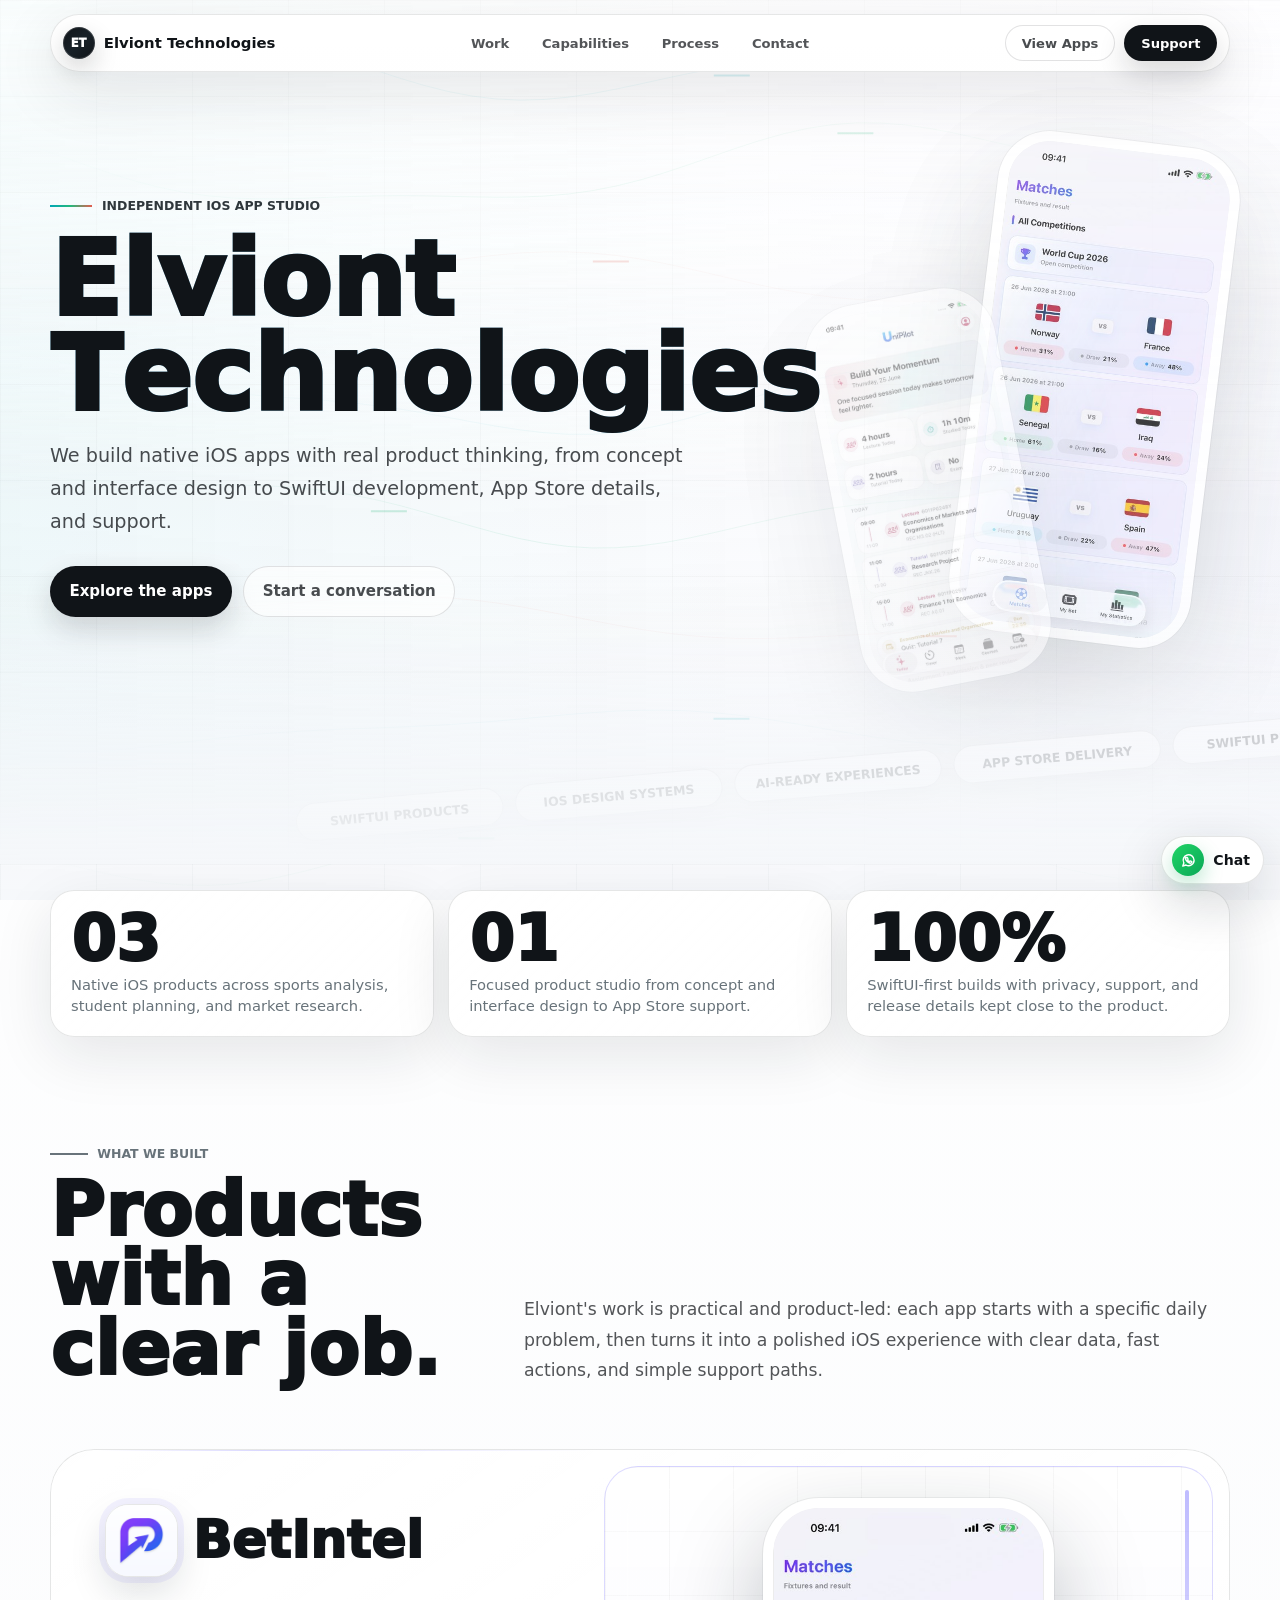
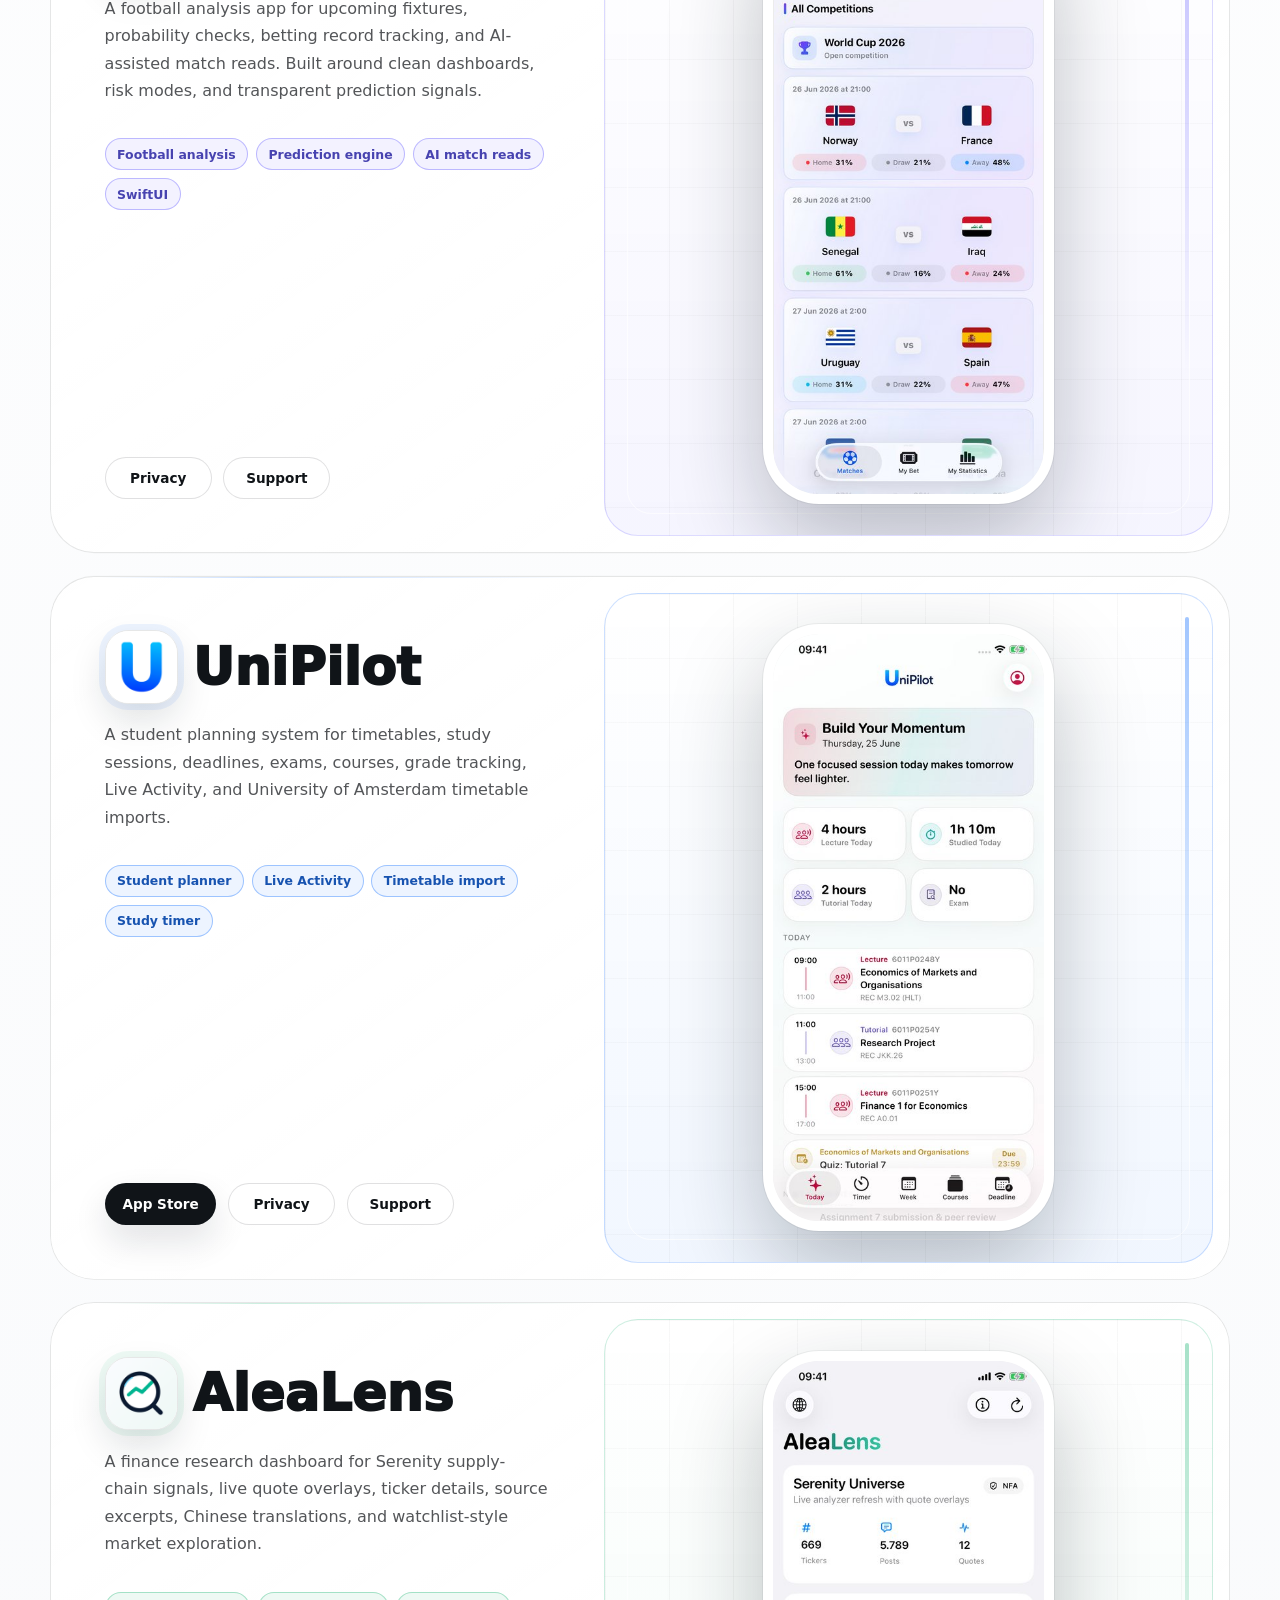
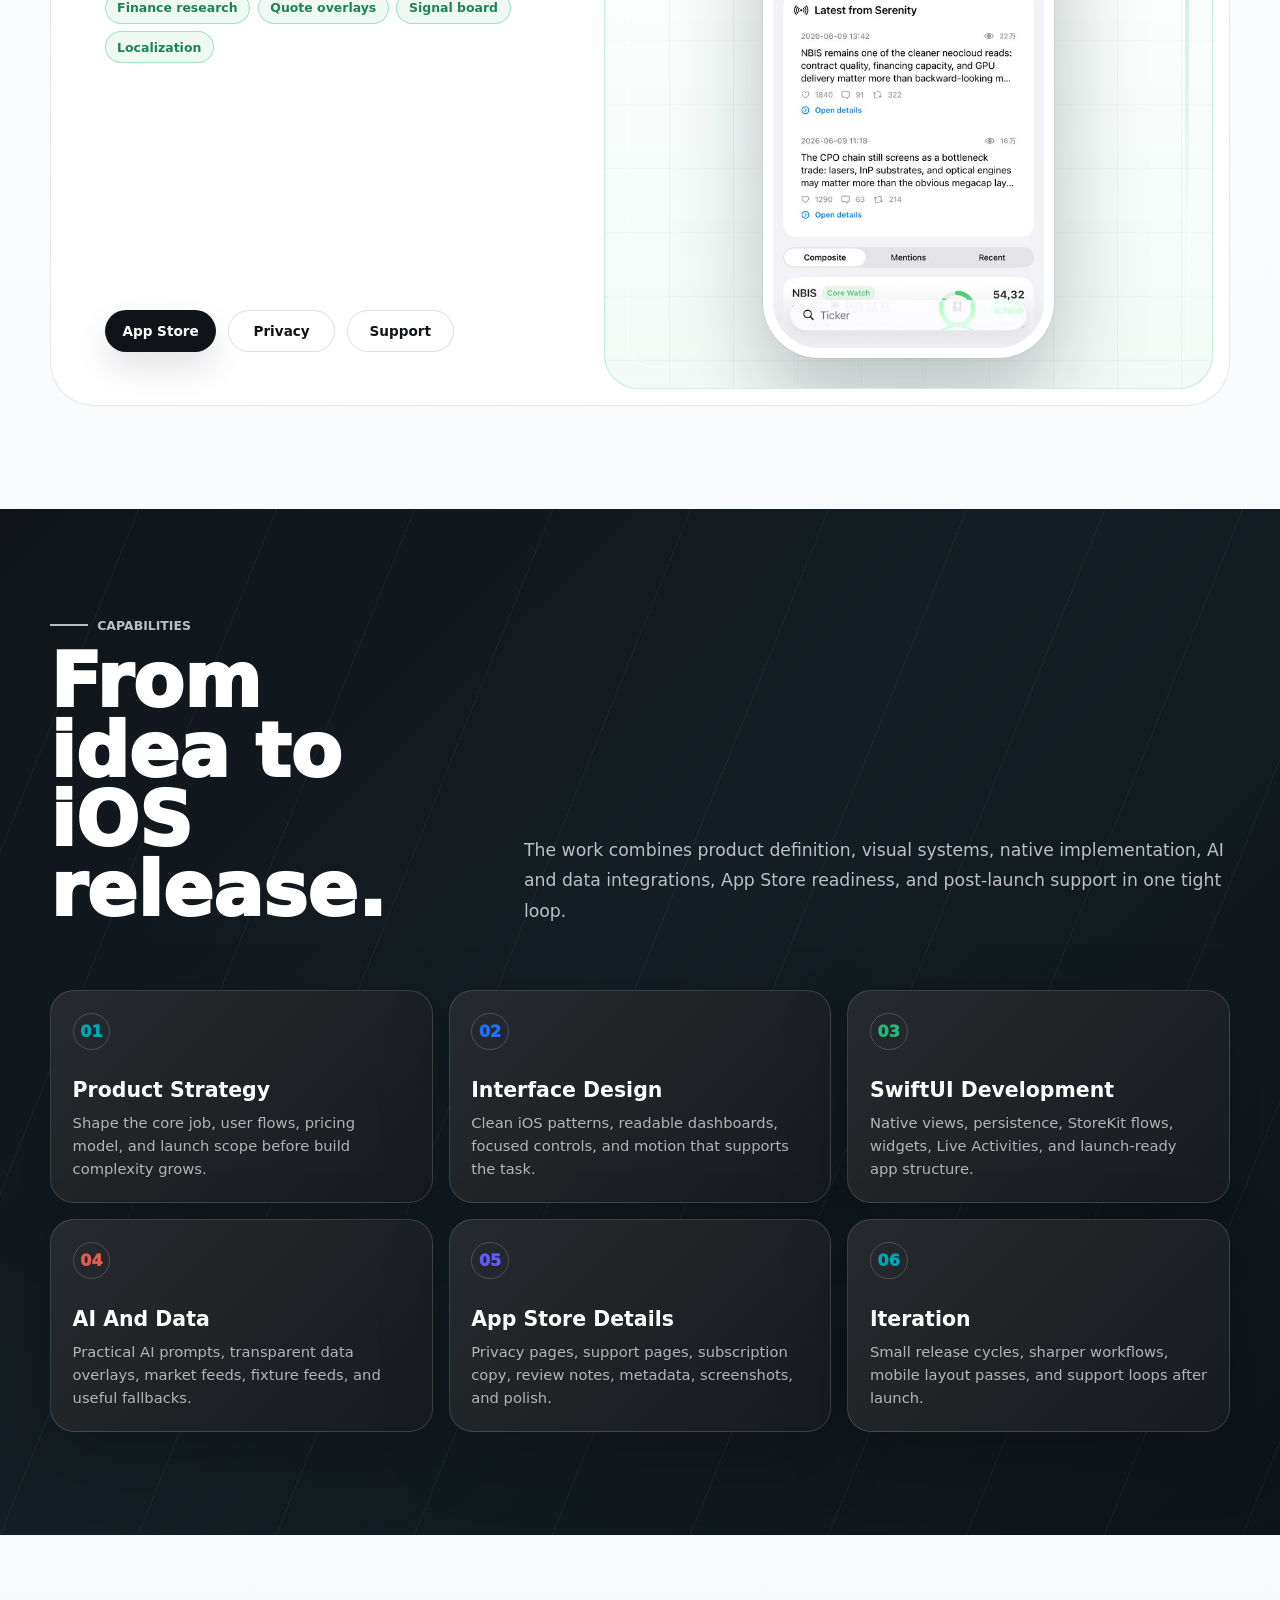
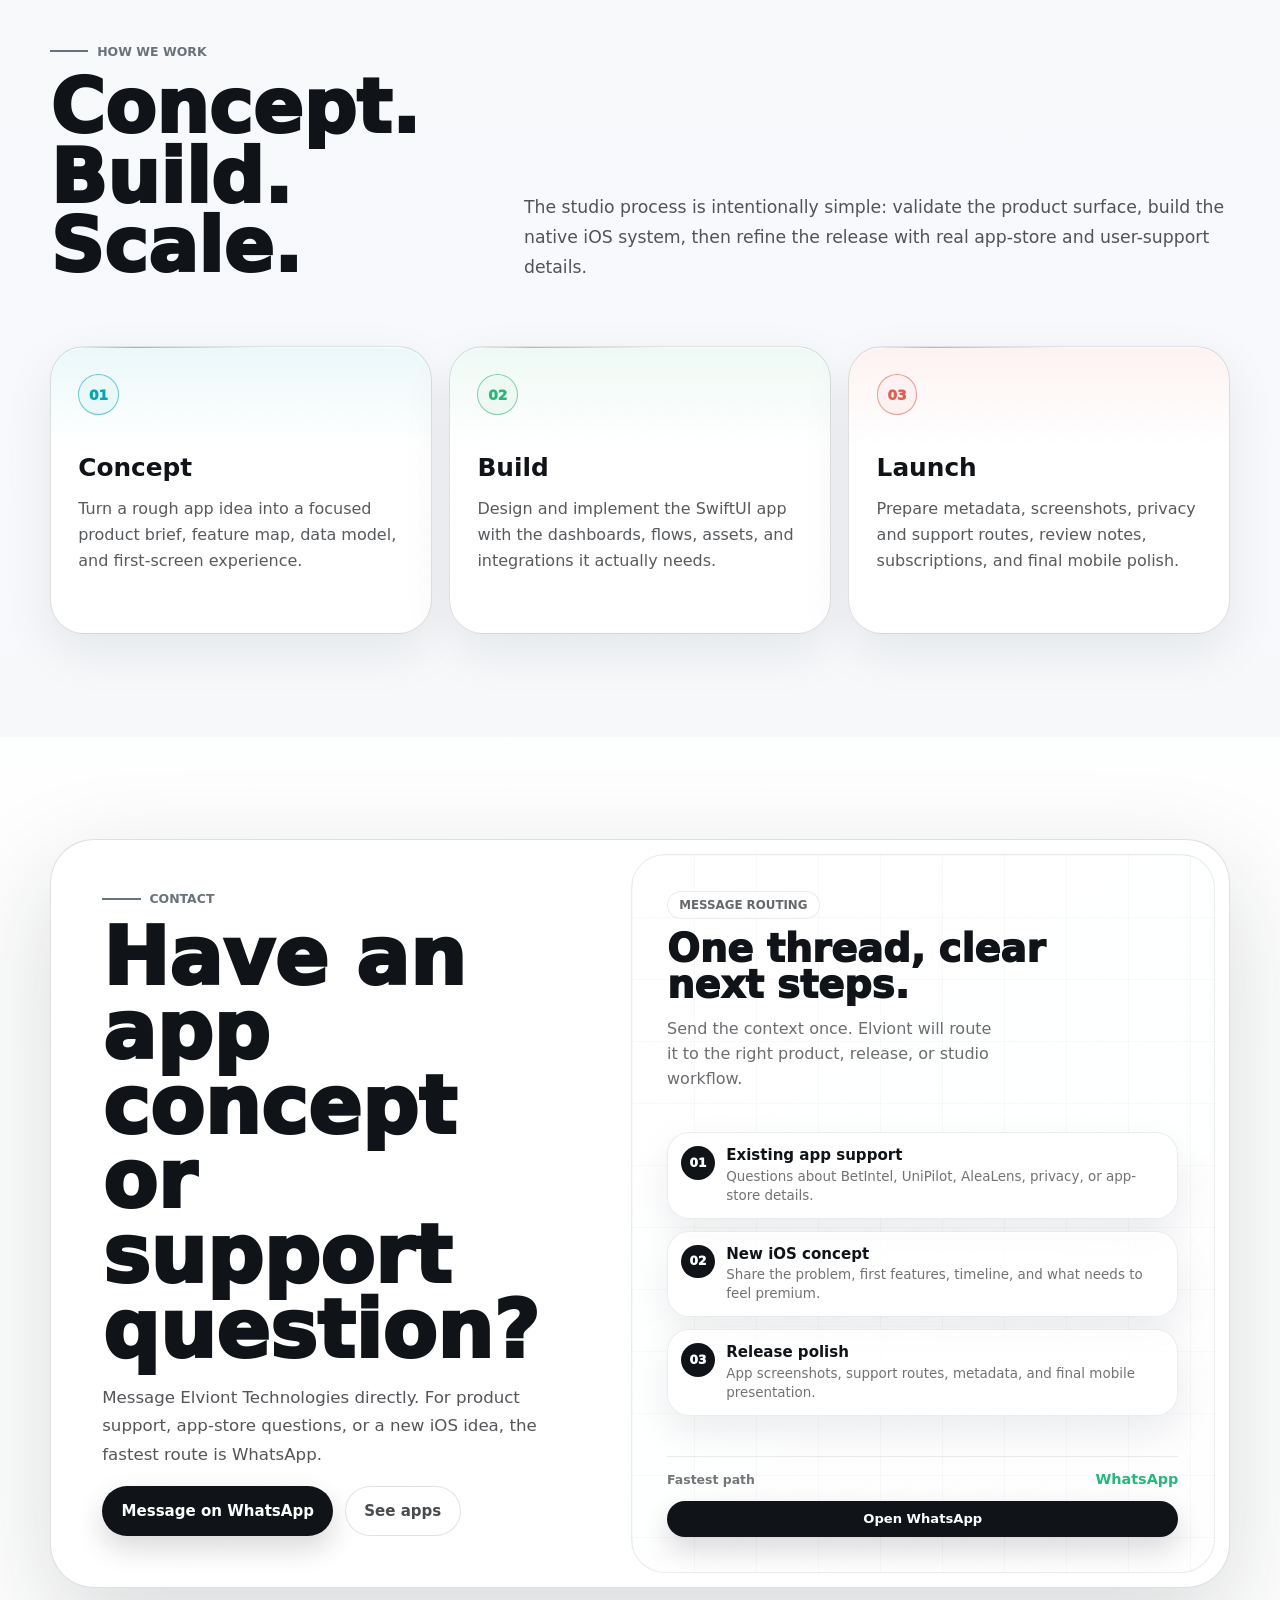
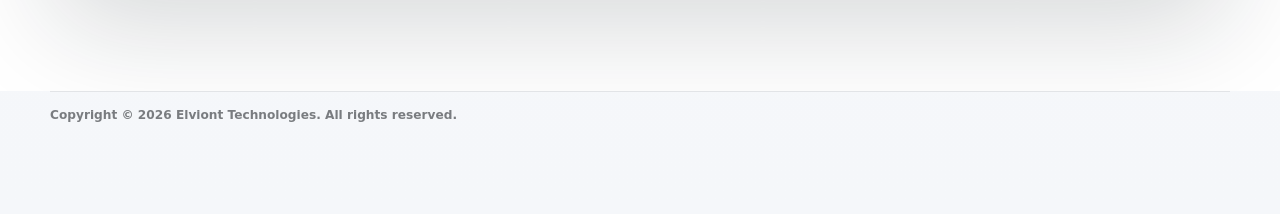
==== index.html @ e0e56eb0 "Refine footer and app reveal motion" ====
<!doctype html>
<html lang="en">
  <head>
    <meta charset="UTF-8" />
    <meta name="viewport" content="width=device-width, initial-scale=1.0" />
    <meta
      name="description"
      content="Elviont Technologies is an iOS app studio building native SwiftUI products across sports intelligence, student planning, and market research."
    />
    <title>Elviont Technologies</title>
    <link rel="icon" type="image/png" sizes="256x256" href="[data-uri]" />
    <link rel="icon" type="image/svg+xml" href="/favicon.svg?v=20260708-large" />
    <link rel="icon" href="/favicon.ico?v=20260708-large" sizes="any" />
    <link rel="apple-touch-icon" sizes="180x180" href="/apple-touch-icon.png?v=20260708-large" />
    <style>
      :root {
        --ink: #101418;
        --ink-soft: #2f373c;
        --muted: #68737a;
        --paper: #f5f7fa;
        --paper-warm: #fbfcfd;
        --white: #ffffff;
        --line: rgba(16, 20, 24, 0.13);
        --line-strong: rgba(16, 20, 24, 0.22);
        --cyan: #00a7b5;
        --blue: #1b74ff;
        --green: #28b77a;
        --coral: #e35d4f;
        --violet: #635bff;
        --shadow: 0 24px 70px rgba(18, 28, 38, 0.12);
        --shadow-strong: 0 38px 110px rgba(18, 28, 38, 0.17);
        --shadow-soft: 0 18px 58px rgba(18, 28, 38, 0.1);
        --radius: 24px;
        --radius-lg: 34px;
        --radius-xl: 44px;
        --max: 1180px;
      }

      * {
        box-sizing: border-box;
      }

      html {
        scroll-behavior: smooth;
        background: var(--paper);
      }

      body {
        min-width: 320px;
        margin: 0;
        padding-bottom: 4.5rem;
        overflow-x: hidden;
        background:
          linear-gradient(180deg, rgba(255, 255, 255, 0.94), rgba(245, 247, 250, 0.98)),
          var(--paper);
        color: var(--ink);
        font-family:
          Inter, ui-sans-serif, system-ui, -apple-system, BlinkMacSystemFont, "Segoe UI",
          sans-serif;
        -webkit-font-smoothing: antialiased;
        text-rendering: optimizeLegibility;
      }

      body::before {
        position: fixed;
        inset: 0;
        z-index: 0;
        pointer-events: none;
        content: "";
        background:
          linear-gradient(90deg, rgba(16, 20, 24, 0.028) 1px, transparent 1px),
          linear-gradient(180deg, rgba(16, 20, 24, 0.028) 1px, transparent 1px),
          linear-gradient(180deg, rgba(255, 255, 255, 0.74), rgba(245, 247, 250, 0.9)),
          linear-gradient(90deg, rgba(0, 167, 181, 0.038), transparent 34%, rgba(99, 91, 255, 0.032) 67%, transparent);
        background-size: 96px 96px, 96px 96px, 100% 100%, 100% 100%;
        opacity: 0.86;
        animation: field-shift 30s ease-in-out infinite alternate;
      }

      a {
        color: inherit;
      }

      img {
        display: block;
        max-width: 100%;
      }

      .motion-field {
        position: fixed;
        inset: 0;
        z-index: 0;
        width: 100%;
        height: 100%;
        pointer-events: none;
      }

      .page {
        position: relative;
        z-index: 1;
      }

      .site-header {
        position: fixed;
        top: 14px;
        left: 50%;
        z-index: 20;
        display: grid;
        width: min(var(--max), calc(100% - 28px));
        grid-template-columns: 1fr auto 1fr;
        align-items: center;
        gap: 1rem;
        padding: 0.64rem 0.72rem;
        border: 1px solid rgba(16, 20, 24, 0.1);
        border-radius: 999px;
        background:
          linear-gradient(180deg, rgba(255, 255, 255, 0.9), rgba(255, 255, 255, 0.68)),
          rgba(255, 255, 255, 0.78);
        box-shadow:
          0 20px 62px rgba(24, 31, 38, 0.11),
          inset 0 1px 0 rgba(255, 255, 255, 0.9);
        backdrop-filter: blur(22px);
        transform: translateX(-50%);
      }

      .brand-link {
        display: inline-flex;
        align-items: center;
        gap: 0.58rem;
        width: max-content;
        color: var(--ink);
        font-size: 0.93rem;
        font-weight: 850;
        text-decoration: none;
      }

      .brand-mark {
        display: grid;
        width: 2rem;
        height: 2rem;
        place-items: center;
        border-radius: 999px;
        background: linear-gradient(135deg, #101418 0%, #182128 50%, #101418 100%);
        color: #fff;
        font-size: 0.72rem;
        font-weight: 950;
        box-shadow:
          0 10px 24px rgba(16, 20, 24, 0.18),
          inset 0 0 0 1px rgba(255, 255, 255, 0.14);
      }

      .nav-links {
        display: inline-flex;
        align-items: center;
        justify-content: center;
        gap: 0.45rem;
      }

      .nav-links a,
      .ghost-link,
      .solid-link {
        display: inline-flex;
        min-height: 2.25rem;
        align-items: center;
        justify-content: center;
        border-radius: 999px;
        font-size: 0.82rem;
        font-weight: 760;
        letter-spacing: 0;
        text-decoration: none;
        transition:
          transform 0.24s ease,
          background 0.24s ease,
          color 0.24s ease,
          border-color 0.24s ease,
          box-shadow 0.24s ease;
      }

      .nav-links a {
        padding: 0 0.8rem;
        color: rgba(16, 20, 24, 0.72);
      }

      .nav-links a:hover,
      .nav-links a:focus-visible {
        background: rgba(16, 20, 24, 0.06);
        color: var(--ink);
      }

      .header-actions {
        display: inline-flex;
        justify-content: end;
        gap: 0.55rem;
      }

      .ghost-link,
      .solid-link {
        padding: 0 1rem;
        border: 1px solid rgba(16, 20, 24, 0.12);
      }

      .ghost-link {
        background: rgba(255, 255, 255, 0.62);
        color: rgba(16, 20, 24, 0.76);
      }

      .solid-link {
        border-color: rgba(16, 20, 24, 0.95);
        background: var(--ink);
        color: #fff;
        box-shadow: 0 12px 28px rgba(16, 20, 24, 0.16);
      }

      .ghost-link:hover,
      .ghost-link:focus-visible,
      .solid-link:hover,
      .solid-link:focus-visible {
        transform: translateY(-2px);
      }

      .solid-link:hover,
      .solid-link:focus-visible {
        box-shadow: 0 18px 36px rgba(16, 20, 24, 0.2);
      }

      .hero {
        position: relative;
        min-height: 96svh;
        overflow: hidden;
        padding: clamp(7.6rem, 12vw, 10rem) 1.15rem 4.7rem;
      }

      .hero::before {
        position: absolute;
        inset: 0;
        z-index: 0;
        pointer-events: none;
        content: "";
        background:
          linear-gradient(180deg, rgba(255, 255, 255, 0.64), transparent 58%),
          linear-gradient(90deg, rgba(0, 167, 181, 0.08), transparent 34%, rgba(99, 91, 255, 0.055) 68%, transparent),
          linear-gradient(180deg, transparent 0 58%, rgba(16, 20, 24, 0.025) 58% 58.4%, transparent 58.4%);
        background-size: 100% 100%, 180% 100%, 100% 260px;
        opacity: 0.62;
        animation: hero-beams 22s ease-in-out infinite alternate;
      }

      .hero::after {
        position: absolute;
        right: 0;
        bottom: 0;
        left: 0;
        z-index: 2;
        height: 34%;
        pointer-events: none;
        content: "";
        background: linear-gradient(180deg, transparent, rgba(245, 247, 250, 0.98));
      }

      .hero-inner {
        position: relative;
        z-index: 3;
        width: min(var(--max), 100%);
        margin: 0 auto;
      }

      .hero-copy {
        width: min(760px, 100%);
        padding-top: clamp(1.5rem, 3vw, 3.2rem);
      }

      .eyebrow {
        display: inline-flex;
        align-items: center;
        gap: 0.65rem;
        margin: 0 0 1.2rem;
        color: var(--ink-soft);
        font-size: 0.78rem;
        font-weight: 850;
        letter-spacing: 0;
        text-transform: uppercase;
      }

      .eyebrow::before {
        width: 2.6rem;
        height: 2px;
        content: "";
        background: linear-gradient(90deg, var(--cyan), var(--green), var(--coral));
      }

      h1,
      h2,
      h3,
      p {
        margin-top: 0;
      }

      h1 {
        max-width: 760px;
        margin-bottom: 1.05rem;
        font-size: clamp(4.1rem, 8.1vw, 7.8rem);
        font-weight: 950;
        line-height: 0.92;
        letter-spacing: 0;
      }

      .glow-title .word {
        display: inline-block;
        white-space: nowrap;
      }

      .glow-title .char {
        --hot: 0;
        display: inline-block;
        color: color-mix(in srgb, var(--ink), var(--cyan) calc(var(--hot) * 46%));
        text-shadow:
          0 0 calc(var(--hot) * 18px) rgba(0, 167, 181, 0.42),
          0 0 calc(var(--hot) * 42px) rgba(99, 91, 255, 0.2);
        transform: translateY(calc(var(--hot) * -0.045em));
        transition:
          color 0.16s ease,
          text-shadow 0.16s ease,
          transform 0.16s ease;
      }

      .lead {
        width: min(640px, 100%);
        margin-bottom: 1.75rem;
        color: rgba(16, 20, 24, 0.76);
        font-size: clamp(1.06rem, 1.5vw, 1.22rem);
        line-height: 1.7;
      }

      .hero-actions {
        display: flex;
        flex-wrap: wrap;
        gap: 0.72rem;
        align-items: center;
      }

      .hero-actions a {
        min-height: 3.15rem;
        padding: 0 1.15rem;
        font-size: 0.94rem;
      }

      .proof-row {
        display: grid;
        width: min(var(--max), calc(100% - 2.3rem));
        grid-template-columns: repeat(3, 1fr);
        gap: 0.9rem;
        margin: clamp(1rem, 2vw, 1.6rem) auto 0;
        border-radius: var(--radius-lg);
      }

      .proof {
        min-height: 9rem;
        padding: 1.25rem;
        border: 1px solid rgba(16, 20, 24, 0.105);
        border-radius: var(--radius);
        background:
          linear-gradient(135deg, rgba(255, 255, 255, 0.96), rgba(255, 255, 255, 0.82)),
          rgba(255, 255, 255, 0.9);
        box-shadow:
          var(--shadow-soft),
          inset 0 1px 0 rgba(255, 255, 255, 0.92);
        transition:
          background 0.28s ease,
          box-shadow 0.28s ease,
          transform 0.28s ease;
      }

      .proof:hover,
      .proof:focus-within {
        background: #fff;
        box-shadow:
          0 28px 82px rgba(18, 28, 38, 0.14),
          inset 0 1px 0 rgba(255, 255, 255, 0.94);
        transform: translateY(-0.18rem);
      }

      .proof strong {
        display: block;
        margin-bottom: 0.35rem;
        font-size: clamp(2.4rem, 5vw, 4.2rem);
        font-weight: 950;
        line-height: 0.9;
      }

      .proof span {
        color: var(--muted);
        font-size: 0.92rem;
        line-height: 1.45;
      }

      .hero-media {
        position: absolute;
        inset: 0;
        z-index: 1;
        pointer-events: none;
        opacity: 0.76;
      }

      .device {
        position: absolute;
        width: clamp(12rem, 22vw, 18.5rem);
        overflow: hidden;
        border: 10px solid rgba(255, 255, 255, 0.82);
        border-radius: 52px;
        background: #fff;
        box-shadow:
          0 48px 115px rgba(26, 37, 44, 0.22),
          0 0 0 1px rgba(16, 20, 24, 0.06),
          inset 0 0 0 1px rgba(16, 20, 24, 0.08);
        filter: saturate(0.92);
        transform-origin: center;
        animation: phone-drift 8s ease-in-out infinite;
      }

      .device img {
        width: 100%;
        aspect-ratio: 416 / 900;
        object-fit: contain;
        object-position: top center;
      }

      .device-one {
        top: 16%;
        right: min(5vw, 4rem);
        width: clamp(11rem, 19vw, 16rem);
        transform: rotate(7deg);
      }

      .device-two {
        top: 34%;
        right: min(21vw, 16rem);
        width: clamp(9.8rem, 15vw, 13.5rem);
        opacity: 0.52;
        transform: rotate(-11deg);
        animation-delay: -2.4s;
      }

      .device-three {
        display: none;
      }

      .studio-strip {
        position: absolute;
        right: -8vw;
        bottom: 8%;
        z-index: 2;
        display: flex;
        min-width: 55rem;
        gap: 0.75rem;
        transform: rotate(-5deg);
        opacity: 0.8;
      }

      .studio-strip span {
        display: inline-flex;
        min-width: 13rem;
        height: 2.4rem;
        align-items: center;
        justify-content: center;
        border: 1px solid rgba(16, 20, 24, 0.12);
        border-radius: 999px;
        background: rgba(255, 255, 255, 0.86);
        box-shadow: 0 10px 28px rgba(18, 28, 38, 0.08);
        color: rgba(16, 20, 24, 0.66);
        font-size: 0.78rem;
        font-weight: 850;
        letter-spacing: 0;
        text-transform: uppercase;
        animation: ticker 16s linear infinite;
      }

      .section {
        position: relative;
        scroll-margin-top: 6.8rem;
        width: min(var(--max), calc(100% - 2.3rem));
        margin: 0 auto;
        padding: clamp(4.5rem, 8vw, 7.5rem) 0;
      }

      .section-header {
        display: grid;
        grid-template-columns: 0.72fr 1.28fr;
        gap: clamp(2rem, 6vw, 6rem);
        align-items: end;
        margin-bottom: clamp(2.2rem, 5vw, 4rem);
      }

      .kicker {
        display: inline-flex;
        align-items: center;
        gap: 0.55rem;
        margin-bottom: 0.9rem;
        color: var(--muted);
        font-size: 0.78rem;
        font-weight: 850;
        letter-spacing: 0;
        text-transform: uppercase;
      }

      .kicker::before {
        width: 2.4rem;
        height: 2px;
        content: "";
        background: currentColor;
      }

      .section h2 {
        margin-bottom: 0;
        font-size: clamp(2.45rem, 5.8vw, 5.9rem);
        font-weight: 950;
        line-height: 0.94;
        letter-spacing: 0;
      }

      .section-header p {
        margin: 0;
        color: rgba(16, 20, 24, 0.72);
        font-size: clamp(1rem, 1.35vw, 1.14rem);
        line-height: 1.75;
      }

      .work-grid {
        display: grid;
        gap: 1.4rem;
      }

      .case-card {
        position: relative;
        isolation: isolate;
        display: grid;
        min-height: 35rem;
        grid-template-columns: 0.92fr 1.08fr;
        gap: clamp(0.7rem, 2vw, 1.15rem);
        align-items: stretch;
        overflow: hidden;
        padding: clamp(0.6rem, 1.3vw, 1rem);
        border: 1px solid rgba(16, 20, 24, 0.105);
        border-radius: var(--radius-xl);
        background:
          linear-gradient(145deg, rgba(255, 255, 255, 0.98), rgba(255, 255, 255, 0.88)),
          #fff;
        box-shadow:
          0 28px 82px rgba(18, 28, 38, 0.11),
          inset 0 1px 0 rgba(255, 255, 255, 0.9);
        transition:
          border-color 0.32s ease,
          box-shadow 0.32s ease,
          transform 0.32s ease;
      }

      .case-card:nth-child(even) {
        grid-template-columns: 0.92fr 1.08fr;
      }

      .case-card:nth-child(even) .case-visual {
        order: 2;
      }

      .case-card::before {
        position: absolute;
        inset: 0;
        z-index: 3;
        width: 100%;
        height: 1px;
        border-radius: inherit;
        content: "";
        background: linear-gradient(90deg, transparent 4%, color-mix(in srgb, var(--accent), transparent 42%) 18%, transparent 46%);
        opacity: 0.42;
        transition: opacity 0.32s ease;
      }

      .case-card:hover::before,
      .case-card:focus-within::before {
        opacity: 0.72;
      }

      .case-card::after {
        position: absolute;
        inset: 0.6rem;
        z-index: 1;
        border-radius: calc(var(--radius-xl) - 10px);
        pointer-events: none;
        content: "";
        background:
          linear-gradient(180deg, rgba(255, 255, 255, 0.22), transparent 56%),
          linear-gradient(90deg, color-mix(in srgb, var(--accent), transparent 90%), transparent 42%);
        opacity: 0;
        transition: opacity 0.32s ease;
      }

      .case-card:hover,
      .case-card:focus-within {
        border-color: color-mix(in srgb, var(--accent), transparent 52%);
        box-shadow:
          0 42px 120px rgba(18, 28, 38, 0.16),
          inset 0 1px 0 rgba(255, 255, 255, 0.9);
        transform: translateY(-0.32rem);
      }

      .case-card:hover::after,
      .case-card:focus-within::after {
        opacity: 1;
      }

      .case-copy {
        position: relative;
        z-index: 2;
        display: grid;
        align-content: space-between;
        min-height: 100%;
        padding: clamp(1.25rem, 3vw, 2.35rem);
      }

      .case-top {
        display: grid;
        gap: 1.1rem;
      }

      .app-heading {
        display: flex;
        align-items: center;
        gap: 0.9rem;
      }

      .app-heading img {
        width: 4.6rem;
        height: 4.6rem;
        border: 1px solid rgba(16, 20, 24, 0.1);
        border-radius: 1.45rem;
        box-shadow:
          0 16px 36px rgba(18, 28, 38, 0.13),
          0 0 0 6px color-mix(in srgb, var(--accent), transparent 92%);
        transition: transform 0.32s ease;
      }

      .case-card:hover .app-heading img,
      .case-card:focus-within .app-heading img {
        transform: rotate(-3deg) scale(1.04);
      }

      .app-heading h3 {
        margin: 0;
        font-size: clamp(2rem, 4vw, 3.7rem);
        font-weight: 950;
        line-height: 0.95;
        letter-spacing: 0;
      }

      .case-copy p {
        max-width: 54ch;
        color: rgba(16, 20, 24, 0.72);
        font-size: 1rem;
        line-height: 1.72;
      }

      .tags {
        display: flex;
        flex-wrap: wrap;
        gap: 0.48rem;
        margin: 0;
        padding: 0;
        list-style: none;
      }

      .tags li {
        display: inline-flex;
        min-height: 2rem;
        align-items: center;
        border: 1px solid color-mix(in srgb, var(--accent), transparent 62%);
        border-radius: 999px;
        padding: 0 0.72rem;
        background: color-mix(in srgb, var(--accent), white 92%);
        color: color-mix(in srgb, var(--accent), #101418 34%);
        font-size: 0.78rem;
        font-weight: 820;
      }

      .case-actions {
        display: flex;
        flex-wrap: wrap;
        gap: 0.72rem;
        margin-top: 1.5rem;
        align-items: center;
      }

      .case-actions a {
        display: inline-flex;
        min-width: 6.7rem;
        min-height: 2.62rem;
        align-items: center;
        justify-content: center;
        padding: 0 1.05rem;
        border: 1px solid var(--line);
        border-radius: 999px;
        background: #fff;
        color: var(--ink);
        font-size: 0.85rem;
        font-weight: 820;
        text-decoration: none;
        transition:
          transform 0.24s ease,
          border-color 0.24s ease,
          box-shadow 0.24s ease;
      }

      .case-actions a.primary-action {
        border-color: rgba(16, 20, 24, 0.92);
        background: var(--ink);
        color: #fff;
        box-shadow: 0 16px 34px rgba(18, 28, 38, 0.12);
      }

      .case-actions a:hover,
      .case-actions a:focus-visible {
        border-color: color-mix(in srgb, var(--accent), transparent 42%);
        box-shadow: 0 14px 32px rgba(18, 28, 38, 0.13);
        transform: translateY(-2px);
      }

      .case-visual {
        position: relative;
        z-index: 1;
        display: grid;
        grid-template-areas: "phone";
        grid-template-columns: 1fr;
        gap: 0;
        align-items: center;
        justify-items: center;
        min-height: 34rem;
        overflow: hidden;
        padding: clamp(1rem, 2.4vw, 2rem);
        border: 1px solid color-mix(in srgb, var(--accent), transparent 78%);
        border-radius: var(--radius-lg);
        background:
          linear-gradient(90deg, rgba(16, 20, 24, 0.03) 1px, transparent 1px),
          linear-gradient(180deg, rgba(16, 20, 24, 0.024) 1px, transparent 1px),
          linear-gradient(180deg, rgba(255, 255, 255, 0.96), color-mix(in srgb, var(--accent), white 94%));
        background-size: 64px 64px, 64px 64px, 100% 100%;
      }

      .case-visual::before {
        position: absolute;
        inset: clamp(0.8rem, 2vw, 1.35rem);
        border: 1px solid rgba(255, 255, 255, 0.66);
        border-radius: calc(var(--radius-lg) - 10px);
        content: "";
        pointer-events: none;
      }

      .case-visual::after {
        position: absolute;
        top: clamp(1rem, 2vw, 1.45rem);
        right: clamp(1rem, 2vw, 1.45rem);
        bottom: clamp(1rem, 2vw, 1.45rem);
        width: 4px;
        border-radius: 999px;
        content: "";
        background: linear-gradient(180deg, color-mix(in srgb, var(--accent), transparent 18%), transparent 78%);
        opacity: 0.5;
        pointer-events: none;
      }

      .case-card:nth-child(even) .case-visual {
        grid-template-areas: "phone";
      }

      .phone-frame {
        position: relative;
        right: auto;
        bottom: auto;
        grid-area: phone;
        z-index: 2;
        justify-self: center;
        align-self: center;
        width: min(72%, 18.2rem);
        overflow: hidden;
        border: 10px solid rgba(255, 255, 255, 0.86);
        border-radius: 56px;
        background: #fff;
        box-shadow:
          0 38px 92px rgba(18, 28, 38, 0.27),
          0 0 0 1px rgba(16, 20, 24, 0.05),
          inset 0 0 0 1px rgba(16, 20, 24, 0.08);
        transform: translateY(0);
        transition: transform 0.6s cubic-bezier(0.16, 1, 0.3, 1);
      }

      .case-card:nth-child(even) .phone-frame {
        right: auto;
        left: auto;
        justify-self: center;
        transform: translateY(0);
      }

      .case-card:hover .phone-frame,
      .case-card:focus-within .phone-frame {
        transform: translateY(-0.45rem);
      }

      .phone-frame img {
        width: 100%;
        aspect-ratio: 416 / 900;
        object-fit: contain;
        object-position: top center;
      }

      .signal-panel {
        position: relative;
        left: auto;
        bottom: auto;
        z-index: 3;
        display: grid;
        grid-area: insight;
        width: min(18.6rem, 100%);
        gap: 0.78rem;
        justify-self: stretch;
        align-self: center;
        padding: clamp(1rem, 2vw, 1.35rem);
        border: 1px solid rgba(16, 20, 24, 0.1);
        border-radius: 28px;
        background: rgba(255, 255, 255, 0.9);
        box-shadow:
          0 22px 58px rgba(18, 28, 38, 0.13),
          inset 0 1px 0 rgba(255, 255, 255, 0.94);
        backdrop-filter: blur(16px);
      }

      .signal-label {
        width: fit-content;
        border: 1px solid rgba(16, 20, 24, 0.08);
        border-radius: 999px;
        padding: 0.36rem 0.62rem;
        background: rgba(255, 255, 255, 0.82);
        color: color-mix(in srgb, var(--accent), #101418 24%);
        font-size: 0.68rem;
        font-weight: 900;
        letter-spacing: 0.08em;
        text-transform: uppercase;
      }

      .signal-title {
        display: block;
        max-width: 15ch;
        color: var(--ink);
        font-size: clamp(1.45rem, 2.5vw, 2.22rem);
        font-weight: 950;
        line-height: 0.96;
      }

      .signal-list {
        display: grid;
        counter-reset: signal;
        gap: 0.62rem;
        margin: 0;
        padding: 0;
        list-style: none;
      }

      .signal-list li {
        display: grid;
        min-height: 2.82rem;
        grid-template-columns: auto minmax(0, 1fr) auto;
        align-items: center;
        counter-increment: signal;
        gap: 0.64rem;
        border: 1px solid rgba(16, 20, 24, 0.1);
        border-radius: 18px;
        padding: 0.62rem 0.72rem;
        background: rgba(255, 255, 255, 0.82);
        color: rgba(16, 20, 24, 0.58);
        font-size: 0.78rem;
        font-weight: 780;
      }

      .signal-list li::before {
        display: inline-grid;
        width: 1.72rem;
        height: 1.72rem;
        place-items: center;
        border-radius: 999px;
        background: var(--ink);
        color: #fff;
        content: counter(signal, decimal-leading-zero);
        font-size: 0.62rem;
        font-weight: 950;
      }

      .signal-list span {
        min-width: 0;
      }

      .signal-list strong {
        color: color-mix(in srgb, var(--accent), #101418 24%);
        font-size: 0.84rem;
        font-weight: 950;
        white-space: nowrap;
      }

      .signal-footer {
        display: flex;
        align-items: center;
        justify-content: space-between;
        gap: 0.8rem;
        border-top: 1px solid rgba(16, 20, 24, 0.08);
        padding-top: 0.75rem;
        color: rgba(16, 20, 24, 0.54);
        font-size: 0.73rem;
        font-weight: 840;
      }

      .signal-dots {
        display: inline-flex;
        gap: 0.28rem;
        align-items: center;
      }

      .signal-dots span {
        width: 0.42rem;
        height: 0.42rem;
        border-radius: 999px;
        background: var(--accent);
      }

      .signal-dots span:nth-child(2) {
        opacity: 0.58;
      }

      .signal-dots span:nth-child(3) {
        opacity: 0.28;
      }

      .capability-band {
        width: 100%;
        background:
          repeating-linear-gradient(112deg, rgba(255, 255, 255, 0.045) 0 1px, transparent 1px 128px),
          linear-gradient(135deg, #101418 0%, #141e24 46%, #0d1418 100%);
        color: #fff;
      }

      .capability-band .section {
        padding-top: clamp(4.8rem, 8vw, 7.6rem);
        padding-bottom: clamp(4.8rem, 8vw, 7.6rem);
      }

      .capability-band .kicker,
      .capability-band .section-header p {
        color: rgba(255, 255, 255, 0.72);
      }

      .capability-grid {
        display: grid;
        grid-template-columns: repeat(3, 1fr);
        gap: 1rem;
        border-radius: var(--radius-lg);
      }

      .capability {
        position: relative;
        min-height: 13rem;
        overflow: hidden;
        padding: 1.35rem;
        border: 1px solid rgba(255, 255, 255, 0.14);
        border-radius: var(--radius);
        background:
          linear-gradient(135deg, rgba(255, 255, 255, 0.09), rgba(255, 255, 255, 0.035)),
          #101418;
        box-shadow: 0 24px 70px rgba(0, 0, 0, 0.22);
        transition:
          border-color 0.28s ease,
          background 0.28s ease,
          box-shadow 0.28s ease,
          transform 0.28s ease;
      }

      .capability:hover,
      .capability:focus-within {
        border-color: color-mix(in srgb, var(--accent), transparent 54%);
        background:
          linear-gradient(135deg, color-mix(in srgb, var(--accent), transparent 84%), rgba(255, 255, 255, 0.04)),
          #101418;
        box-shadow: 0 34px 92px rgba(0, 0, 0, 0.3);
        transform: translateY(-0.18rem);
      }

      .capability span {
        display: grid;
        width: 2.35rem;
        height: 2.35rem;
        place-items: center;
        margin-bottom: 1.8rem;
        border: 1px solid rgba(255, 255, 255, 0.18);
        border-radius: 999px;
        color: var(--accent);
        font-weight: 950;
      }

      .capability h3 {
        margin-bottom: 0.6rem;
        font-size: 1.28rem;
        line-height: 1.15;
      }

      .capability p {
        margin-bottom: 0;
        color: rgba(255, 255, 255, 0.66);
        font-size: 0.92rem;
        line-height: 1.55;
      }

      .process-grid {
        display: grid;
        grid-template-columns: repeat(3, 1fr);
        gap: 1.1rem;
      }

      .step {
        position: relative;
        display: grid;
        align-content: start;
        gap: 0.9rem;
        min-height: 18rem;
        overflow: hidden;
        border: 1px solid var(--line);
        border-radius: var(--radius-lg);
        padding: clamp(1.2rem, 2.2vw, 1.7rem);
        background:
          linear-gradient(180deg, color-mix(in srgb, var(--accent), white 92%) 0, transparent 34%),
          linear-gradient(145deg, rgba(255, 255, 255, 0.96), rgba(255, 255, 255, 0.82)),
          #fff;
        box-shadow:
          0 18px 50px rgba(18, 28, 38, 0.08),
          inset 0 1px 0 rgba(255, 255, 255, 0.9);
        transition:
          border-color 0.28s ease,
          box-shadow 0.28s ease,
          transform 0.28s ease;
      }

      .step:hover,
      .step:focus-within {
        border-color: color-mix(in srgb, var(--accent), transparent 52%);
        box-shadow: 0 28px 78px rgba(18, 28, 38, 0.13);
        transform: translateY(-0.22rem);
      }

      .step::before {
        position: absolute;
        inset: 0;
        width: 100%;
        height: 1px;
        border-radius: inherit;
        content: "";
        background: linear-gradient(90deg, transparent 3%, color-mix(in srgb, var(--accent), transparent 28%) 22%, transparent 58%);
        opacity: 0.8;
      }

      .step-number {
        display: inline-grid;
        width: 2.55rem;
        height: 2.55rem;
        place-items: center;
        margin-bottom: clamp(0.75rem, 2.4vw, 1.45rem);
        border: 1px solid color-mix(in srgb, var(--accent), transparent 42%);
        border-radius: 999px;
        background: color-mix(in srgb, var(--accent), white 92%);
        color: var(--accent);
        font-size: 0.86rem;
        font-weight: 950;
      }

      .step h3 {
        margin: 0;
        font-size: 1.55rem;
      }

      .step p {
        margin: 0;
        color: rgba(16, 20, 24, 0.7);
        line-height: 1.62;
      }

      .contact-band {
        position: relative;
        overflow: hidden;
        background:
          linear-gradient(180deg, rgba(245, 247, 250, 0.12), rgba(255, 255, 255, 0.96) 34%),
          #fff;
      }

      .contact-panel {
        display: grid;
        grid-template-columns: minmax(0, 0.96fr) minmax(22rem, 1.04fr);
        gap: 0;
        align-items: stretch;
        border: 1px solid var(--line);
        border-radius: var(--radius-xl);
        background:
          linear-gradient(145deg, rgba(255, 255, 255, 0.98), rgba(255, 255, 255, 0.9)),
          #fff;
        box-shadow: var(--shadow-strong);
        overflow: hidden;
      }

      .contact-copy {
        display: grid;
        align-content: center;
        padding: clamp(1.5rem, 4vw, 3.2rem);
      }

      .contact-copy h2 {
        max-width: 10.5ch;
        margin-bottom: 1rem;
        font-size: clamp(3rem, 6.2vw, 6.2rem);
        line-height: 0.94;
      }

      .contact-copy p {
        max-width: 58ch;
        color: rgba(16, 20, 24, 0.72);
        font-size: 1.04rem;
        line-height: 1.7;
      }

      .contact-card {
        display: grid;
        align-content: stretch;
        grid-template-rows: auto 1fr auto;
        gap: 1rem;
        min-height: 26rem;
        margin: clamp(0.6rem, 1.2vw, 0.9rem);
        padding: clamp(1.25rem, 3vw, 2.2rem);
        border: 1px solid rgba(16, 20, 24, 0.08);
        border-radius: var(--radius-lg);
        background:
          linear-gradient(90deg, rgba(16, 20, 24, 0.028) 1px, transparent 1px),
          linear-gradient(180deg, rgba(16, 20, 24, 0.022) 1px, transparent 1px),
          linear-gradient(145deg, rgba(255, 255, 255, 0.92), rgba(255, 255, 255, 0.78)),
          var(--paper-warm);
        background-size: 62px 62px, 62px 62px, 100% 100%, 100% 100%;
      }

      .contact-card-head {
        display: grid;
        gap: 0.75rem;
      }

      .contact-card-head span {
        width: fit-content;
        border: 1px solid rgba(16, 20, 24, 0.08);
        border-radius: 999px;
        padding: 0.38rem 0.7rem;
        background: rgba(255, 255, 255, 0.78);
        color: rgba(16, 20, 24, 0.64);
        font-size: 0.74rem;
        font-weight: 860;
        text-transform: uppercase;
      }

      .contact-card-head strong {
        max-width: 15ch;
        color: var(--ink);
        font-size: clamp(1.72rem, 3vw, 2.7rem);
        font-weight: 950;
        line-height: 0.95;
      }

      .contact-card-head p {
        max-width: 32ch;
        margin: 0;
        color: rgba(16, 20, 24, 0.62);
        line-height: 1.58;
      }

      .contact-routes {
        display: grid;
        align-content: center;
        gap: 0.72rem;
      }

      .contact-route {
        display: grid;
        grid-template-columns: auto 1fr;
        gap: 0.72rem;
        align-items: start;
        border: 1px solid rgba(16, 20, 24, 0.08);
        border-radius: 22px;
        padding: 0.82rem;
        background: rgba(255, 255, 255, 0.78);
        box-shadow:
          0 16px 38px rgba(18, 28, 38, 0.08),
          inset 0 1px 0 rgba(255, 255, 255, 0.92);
      }

      .contact-route > span {
        display: inline-grid;
        width: 2.1rem;
        height: 2.1rem;
        place-items: center;
        border: 1px solid rgba(16, 20, 24, 0.08);
        border-radius: 999px;
        background: var(--ink);
        color: #fff;
        font-size: 0.76rem;
        font-weight: 950;
      }

      .contact-route strong {
        display: block;
        margin-bottom: 0.16rem;
        color: var(--ink);
        font-size: 0.94rem;
        font-weight: 900;
      }

      .contact-route p {
        margin: 0;
        color: rgba(16, 20, 24, 0.6);
        font-size: 0.84rem;
        line-height: 1.42;
      }

      .contact-note {
        display: flex;
        align-items: center;
        justify-content: space-between;
        gap: 0.9rem;
        border-top: 1px solid rgba(16, 20, 24, 0.08);
        padding-top: 0.85rem;
        color: rgba(16, 20, 24, 0.58);
        font-size: 0.78rem;
        font-weight: 840;
      }

      .contact-note strong {
        color: var(--green);
        font-size: 0.9rem;
      }

      .contact-note + .solid-link {
        width: 100%;
        margin-top: 0.85rem;
      }

      .footer {
        position: relative;
        z-index: 1;
        display: flex;
        width: min(var(--max), calc(100% - 2.3rem));
        align-items: center;
        justify-content: flex-start;
        margin: 0 auto;
        border-top: 1px solid rgba(16, 20, 24, 0.08);
        padding: 1rem 0 1.15rem;
        color: rgba(16, 20, 24, 0.54);
        font-size: 0.76rem;
        font-weight: 720;
        line-height: 1.3;
        text-align: left;
      }

      .footer p {
        margin: 0;
      }

      .support-fab {
        position: fixed;
        right: max(1rem, env(safe-area-inset-right));
        bottom: max(1rem, env(safe-area-inset-bottom));
        z-index: 30;
        display: inline-flex;
        align-items: center;
        gap: 0.58rem;
        min-height: 3rem;
        padding: 0 0.82rem 0 0.62rem;
        border: 1px solid rgba(16, 20, 24, 0.11);
        border-radius: 999px;
        background: #fff;
        box-shadow:
          0 18px 52px rgba(18, 28, 38, 0.18),
          inset 0 1px 0 rgba(255, 255, 255, 0.9);
        color: var(--ink);
        font-size: 0.88rem;
        font-weight: 850;
        text-decoration: none;
        opacity: 1;
        transition:
          opacity 0.24s ease,
          transform 0.24s ease,
          box-shadow 0.24s ease;
      }

      .support-fab:hover,
      .support-fab:focus-visible {
        box-shadow: 0 24px 66px rgba(18, 28, 38, 0.22);
        transform: translateY(-2px);
      }

      .support-fab.is-hidden {
        opacity: 0;
        pointer-events: none;
        transform: translateY(0.6rem);
      }

      .support-icon {
        display: grid;
        width: 2rem;
        height: 2rem;
        place-items: center;
        border-radius: 999px;
        background: linear-gradient(135deg, #20d466, #0aa857);
        color: #fff;
        box-shadow: 0 8px 20px rgba(10, 168, 87, 0.28);
      }

      .support-icon svg {
        width: 1.05rem;
        height: 1.05rem;
        fill: none;
        stroke: currentColor;
        stroke-linecap: round;
        stroke-linejoin: round;
        stroke-width: 2;
      }

      .reveal {
        opacity: 0;
        transform: translateY(2.4rem);
        transition:
          opacity 0.75s cubic-bezier(0.2, 1, 0.2, 1),
          transform 0.75s cubic-bezier(0.2, 1, 0.2, 1);
      }

      .reveal.is-visible {
        opacity: 1;
        transform: translateY(0);
      }

      .work-grid .case-card.reveal {
        opacity: 0;
        transform: translate3d(0, 7.5rem, 0) scale(0.965);
        filter: blur(12px);
        clip-path: inset(11% 0 0 0 round var(--radius-xl));
        transition:
          opacity 1.05s cubic-bezier(0.16, 1, 0.3, 1),
          transform 1.15s cubic-bezier(0.16, 1, 0.3, 1),
          filter 1s cubic-bezier(0.16, 1, 0.3, 1),
          clip-path 1.05s cubic-bezier(0.16, 1, 0.3, 1),
          border-color 0.32s ease,
          box-shadow 0.32s ease;
      }

      .work-grid .case-card.reveal:nth-child(2) {
        transition-delay: 0.1s;
      }

      .work-grid .case-card.reveal:nth-child(3) {
        transition-delay: 0.2s;
      }

      .work-grid .case-card.reveal .case-copy {
        opacity: 0;
        transform: translateY(2rem);
        transition:
          opacity 0.9s cubic-bezier(0.16, 1, 0.3, 1) 0.14s,
          transform 0.95s cubic-bezier(0.16, 1, 0.3, 1) 0.14s;
      }

      .work-grid .case-card.reveal .phone-frame {
        transform: translateY(4rem) scale(1.035);
        transition: transform 1.15s cubic-bezier(0.16, 1, 0.3, 1) 0.2s;
      }

      .work-grid .case-card.reveal.is-visible {
        opacity: 1;
        transform: translate3d(0, 0, 0) scale(1);
        filter: blur(0);
        clip-path: inset(0 0 0 0 round var(--radius-xl));
      }

      .work-grid .case-card.reveal.is-visible .case-copy {
        opacity: 1;
        transform: translateY(0);
      }

      .work-grid .case-card.reveal.is-visible .phone-frame {
        transform: translateY(0) scale(1);
      }

      .work-grid .case-card.reveal.is-visible:hover .phone-frame,
      .work-grid .case-card.reveal.is-visible:focus-within .phone-frame {
        transform: translateY(-0.45rem) scale(1);
      }

      @keyframes field-shift {
        from {
          background-position: 0 0, 0 0, 0 0, 0 0, 0% 50%, 100% 50%;
        }

        to {
          background-position: 48px 96px, 96px 48px, 82px 34px, -96px 72px, 100% 50%, 0% 50%;
        }
      }

      @keyframes hero-beams {
        from {
          background-position: 18% 42%, 100% 50%, 0% 50%;
        }

        to {
          background-position: 82% 58%, 0% 50%, 100% 50%;
        }
      }

      @keyframes phone-drift {
        0%,
        100% {
          translate: 0 0;
        }

        50% {
          translate: 0 -1.2rem;
        }
      }

      @keyframes ticker {
        from {
          transform: translateX(0);
        }

        to {
          transform: translateX(-13.75rem);
        }
      }

      @keyframes scan-line {
        0%,
        100% {
          transform: translateX(-22%) scaleX(0.35);
          opacity: 0.38;
        }

        50% {
          transform: translateX(38%) scaleX(1);
          opacity: 0.9;
        }
      }

      @media (prefers-reduced-motion: reduce) {
        *,
        *::before,
        *::after {
          scroll-behavior: auto !important;
          animation-duration: 0.01ms !important;
          animation-iteration-count: 1 !important;
          transition-duration: 0.01ms !important;
        }

        .work-grid .case-card.reveal,
        .work-grid .case-card.reveal .case-copy,
        .work-grid .case-card.reveal .phone-frame {
          clip-path: none;
          filter: none;
          transition-delay: 0s;
        }
      }

      @media (max-width: 940px) {
        .site-header {
          grid-template-columns: 1fr auto;
        }

        .nav-links {
          display: none;
        }

        .header-actions .ghost-link {
          display: none;
        }

        .hero {
          min-height: auto;
          padding-top: 7.2rem;
          padding-bottom: 5rem;
        }

        .hero-copy {
          display: grid;
          min-height: 74svh;
          align-content: center;
          justify-items: center;
          margin: 0 auto;
          padding-top: 0;
          text-align: center;
        }

        .eyebrow {
          justify-content: center;
        }

        .eyebrow::before {
          display: none;
        }

        h1 {
          font-size: clamp(3.15rem, 12.9vw, 6rem);
          line-height: 0.9;
        }

        .lead {
          margin-right: auto;
          margin-left: auto;
        }

        .hero-actions {
          justify-content: center;
        }

        .hero-media {
          opacity: 0.14;
        }

        .device {
          width: 13.5rem;
          border-width: 7px;
          border-radius: 44px;
        }

        .device-one {
          top: 17%;
          right: -5.2rem;
        }

        .device-two {
          top: 48%;
          right: auto;
          left: -5.6rem;
        }

        .device-three {
          display: none;
        }

        .studio-strip {
          display: none;
        }

        .proof-row {
          grid-template-columns: 1fr;
          margin-top: 0;
        }

        .proof {
          min-height: auto;
        }

        .section-header,
        .case-card,
        .case-card:nth-child(even),
        .capability-grid,
        .process-grid,
        .contact-panel,
        .footer {
          grid-template-columns: 1fr;
        }

        .case-card {
          min-height: auto;
          padding: 0.65rem;
          border-radius: var(--radius-lg);
        }

        .case-card:nth-child(even) .case-visual {
          order: 0;
        }

        .case-visual {
          grid-template-areas:
            "phone";
          grid-template-columns: 1fr;
          min-height: auto;
          gap: 0;
          padding: 1rem;
          order: 0;
          border-radius: calc(var(--radius-lg) - 8px);
        }

        .phone-frame,
        .case-card:nth-child(even) .phone-frame {
          right: auto;
          left: auto;
          width: min(84%, 16.8rem);
          justify-self: center;
          transform: translateY(0);
        }

        .case-card:hover .phone-frame,
        .case-card:focus-within .phone-frame {
          transform: rotate(0deg) translateY(-0.3rem);
        }

        .signal-panel {
          right: auto;
          left: auto;
          bottom: auto;
          width: 100%;
          justify-self: stretch;
        }

        .signal-title {
          max-width: 14ch;
        }

      }

      @media (max-width: 560px) {
        .site-header {
          top: 10px;
          width: min(calc(100% - 20px), var(--max));
          padding: 0.58rem;
        }

        .brand-link {
          gap: 0.45rem;
          font-size: 0.85rem;
        }

        .brand-mark {
          width: 1.82rem;
          height: 1.82rem;
        }

        .solid-link {
          min-height: 2.15rem;
          padding: 0 0.75rem;
          font-size: 0.78rem;
        }

        .hero {
          padding-right: 1rem;
          padding-left: 1rem;
        }

        .hero-copy {
          min-height: 72svh;
        }

        h1 {
          max-width: 9.1ch;
          margin-right: auto;
          margin-left: auto;
        }

        .lead {
          max-width: 34ch;
          font-size: 1rem;
        }

        .hero-actions a {
          width: 100%;
        }

        .proof-row,
        .section,
        .footer {
          width: min(calc(100% - 1.4rem), var(--max));
        }

        .section {
          padding-top: 4rem;
          padding-bottom: 4rem;
        }

        .section h2 {
          font-size: clamp(2.35rem, 13vw, 4.4rem);
        }

        .app-heading {
          align-items: start;
        }

        .app-heading img {
          width: 3.6rem;
          height: 3.6rem;
          border-radius: 1.18rem;
        }

        .case-copy {
          padding: 1.1rem;
        }

        .case-visual {
          min-height: auto;
        }

        .phone-frame,
        .case-card:nth-child(even) .phone-frame {
          width: min(86%, 16.2rem);
          bottom: auto;
          border-radius: 46px;
        }

        .signal-panel {
          gap: 0.72rem;
          padding: 0.85rem;
          border-radius: 24px;
        }

        .signal-title {
          font-size: 1.42rem;
        }

        .signal-list li {
          min-height: 2.35rem;
          grid-template-columns: auto minmax(0, 1fr) max-content;
          gap: 0.5rem;
          padding: 0.58rem 0.62rem;
        }

        .signal-list strong {
          grid-column: auto;
          justify-self: end;
        }

        .capability {
          min-height: 11.5rem;
          border-radius: var(--radius);
        }

        .support-fab {
          right: 0.75rem;
          bottom: 0.75rem;
          min-height: 2.58rem;
          padding: 0 0.72rem 0 0.45rem;
          font-size: 0.76rem;
        }

        .support-icon {
          width: 1.82rem;
          height: 1.82rem;
        }
      }
    </style>
  </head>
  <body>
    <canvas class="motion-field" id="motion-field" aria-hidden="true"></canvas>
    <header class="site-header" aria-label="Site header">
      <a class="brand-link" href="#top" aria-label="Elviont Technologies home">
        <span class="brand-mark">ET</span>
        <span>Elviont Technologies</span>
      </a>
      <nav class="nav-links" aria-label="Main navigation">
        <a href="#work">Work</a>
        <a href="#capabilities">Capabilities</a>
        <a href="#process">Process</a>
        <a href="#contact">Contact</a>
      </nav>
      <div class="header-actions">
        <a class="ghost-link" href="#work">View Apps</a>
        <a class="solid-link" href="https://wa.me/message/DMMUSLZGHSIQI1" target="_blank" rel="noopener">Support</a>
      </div>
    </header>

    <main class="page" id="top">
      <section class="hero" aria-labelledby="hero-title">
        <div class="hero-media" aria-hidden="true">
          <div class="device device-one">
            <img src="[data-uri]" alt="" />
          </div>
          <div class="device device-two">
            <img src="[data-uri]" alt="" />
          </div>
          <div class="device device-three">
            <img src="[data-uri]" alt="" />
          </div>
          <div class="studio-strip">
            <span>SwiftUI products</span>
            <span>iOS design systems</span>
            <span>AI-ready experiences</span>
            <span>App Store delivery</span>
            <span>SwiftUI products</span>
          </div>
        </div>
        <div class="hero-inner">
          <div class="hero-copy reveal">
            <p class="eyebrow">Independent iOS app studio</p>
            <h1 class="glow-title" id="hero-title">Elviont Technologies</h1>
            <p class="lead">
              We build native iOS apps with real product thinking, from concept and interface design to SwiftUI development, App Store details, and support.
            </p>
            <div class="hero-actions">
              <a class="solid-link" href="#work">Explore the apps</a>
              <a class="ghost-link" href="https://wa.me/message/DMMUSLZGHSIQI1" target="_blank" rel="noopener">Start a conversation</a>
            </div>
          </div>
        </div>
      </section>

      <div class="proof-row reveal" aria-label="Company highlights">
        <div class="proof">
          <strong>03</strong>
          <span>Native iOS products across sports analysis, student planning, and market research.</span>
        </div>
        <div class="proof">
          <strong>01</strong>
          <span>Focused product studio from concept and interface design to App Store support.</span>
        </div>
        <div class="proof">
          <strong>100%</strong>
          <span>SwiftUI-first builds with privacy, support, and release details kept close to the product.</span>
        </div>
      </div>

      <section class="section" id="work" aria-labelledby="work-title">
        <div class="section-header reveal">
          <div>
            <span class="kicker">What we built</span>
            <h2 id="work-title">Products with a clear job.</h2>
          </div>
          <p>
            Elviont's work is practical and product-led: each app starts with a specific daily problem, then turns it into a polished iOS experience with clear data, fast actions, and simple support paths.
          </p>
        </div>

        <div class="work-grid">
          <article class="case-card reveal" style="--accent: var(--violet)">
            <div class="case-copy">
              <div class="case-top">
                <div class="app-heading">
                  <img src="[data-uri]" alt="BetIntel app icon" />
                  <h3>BetIntel</h3>
                </div>
                <p>
                  A football analysis app for upcoming fixtures, probability checks, betting record tracking, and AI-assisted match reads. Built around clean dashboards, risk modes, and transparent prediction signals.
                </p>
                <ul class="tags" aria-label="BetIntel details">
                  <li>Football analysis</li>
                  <li>Prediction engine</li>
                  <li>AI match reads</li>
                  <li>SwiftUI</li>
                </ul>
              </div>
              <div class="case-actions">
                <a href="/betintel/privacy/">Privacy</a>
                <a href="/betintel/support/">Support</a>
              </div>
            </div>
            <div class="case-visual" aria-hidden="true">
              <div class="phone-frame">
                <img src="[data-uri]" alt="" />
              </div>
            </div>
          </article>

          <article class="case-card reveal" style="--accent: var(--blue)">
            <div class="case-copy">
              <div class="case-top">
                <div class="app-heading">
                  <img src="[data-uri]" alt="UniPilot app icon" />
                  <h3>UniPilot</h3>
                </div>
                <p>
                  A student planning system for timetables, study sessions, deadlines, exams, courses, grade tracking, Live Activity, and University of Amsterdam timetable imports.
                </p>
                <ul class="tags" aria-label="UniPilot details">
                  <li>Student planner</li>
                  <li>Live Activity</li>
                  <li>Timetable import</li>
                  <li>Study timer</li>
                </ul>
              </div>
              <div class="case-actions">
                <a class="primary-action" href="https://apps.apple.com/app/unipilot/id6771369300" target="_blank" rel="noopener">App Store</a>
                <a href="/unipilot/privacy/">Privacy</a>
                <a href="/unipilot/support/">Support</a>
              </div>
            </div>
            <div class="case-visual" aria-hidden="true">
              <div class="phone-frame">
                <img src="[data-uri]" alt="" />
              </div>
            </div>
          </article>

          <article class="case-card reveal" style="--accent: var(--green)">
            <div class="case-copy">
              <div class="case-top">
                <div class="app-heading">
                  <img src="[data-uri]" alt="AleaLens app icon" />
                  <h3>AleaLens</h3>
                </div>
                <p>
                  A finance research dashboard for Serenity supply-chain signals, live quote overlays, ticker details, source excerpts, Chinese translations, and watchlist-style market exploration.
                </p>
                <ul class="tags" aria-label="AleaLens details">
                  <li>Finance research</li>
                  <li>Quote overlays</li>
                  <li>Signal board</li>
                  <li>Localization</li>
                </ul>
              </div>
              <div class="case-actions">
                <a class="primary-action" href="https://apps.apple.com/app/alealens/id6777113845" target="_blank" rel="noopener">App Store</a>
                <a href="/alealens/privacy/">Privacy</a>
                <a href="/alealens/support/">Support</a>
              </div>
            </div>
            <div class="case-visual" aria-hidden="true">
              <div class="phone-frame">
                <img src="[data-uri]" alt="" />
              </div>
            </div>
          </article>
        </div>
      </section>

      <section class="capability-band" id="capabilities" aria-labelledby="capabilities-title">
        <div class="section">
          <div class="section-header reveal">
            <div>
              <span class="kicker">Capabilities</span>
              <h2 id="capabilities-title">From idea to iOS release.</h2>
            </div>
            <p>
              The work combines product definition, visual systems, native implementation, AI and data integrations, App Store readiness, and post-launch support in one tight loop.
            </p>
          </div>
          <div class="capability-grid">
            <article class="capability reveal" style="--accent: var(--cyan)">
              <span>01</span>
              <h3>Product Strategy</h3>
              <p>Shape the core job, user flows, pricing model, and launch scope before build complexity grows.</p>
            </article>
            <article class="capability reveal" style="--accent: var(--blue)">
              <span>02</span>
              <h3>Interface Design</h3>
              <p>Clean iOS patterns, readable dashboards, focused controls, and motion that supports the task.</p>
            </article>
            <article class="capability reveal" style="--accent: var(--green)">
              <span>03</span>
              <h3>SwiftUI Development</h3>
              <p>Native views, persistence, StoreKit flows, widgets, Live Activities, and launch-ready app structure.</p>
            </article>
            <article class="capability reveal" style="--accent: var(--coral)">
              <span>04</span>
              <h3>AI And Data</h3>
              <p>Practical AI prompts, transparent data overlays, market feeds, fixture feeds, and useful fallbacks.</p>
            </article>
            <article class="capability reveal" style="--accent: var(--violet)">
              <span>05</span>
              <h3>App Store Details</h3>
              <p>Privacy pages, support pages, subscription copy, review notes, metadata, screenshots, and polish.</p>
            </article>
            <article class="capability reveal" style="--accent: var(--cyan)">
              <span>06</span>
              <h3>Iteration</h3>
              <p>Small release cycles, sharper workflows, mobile layout passes, and support loops after launch.</p>
            </article>
          </div>
        </div>
      </section>

      <section class="section" id="process" aria-labelledby="process-title">
        <div class="section-header reveal">
          <div>
            <span class="kicker">How we work</span>
            <h2 id="process-title">Concept. Build. Scale.</h2>
          </div>
          <p>
            The studio process is intentionally simple: validate the product surface, build the native iOS system, then refine the release with real app-store and user-support details.
          </p>
        </div>
        <div class="process-grid">
          <article class="step reveal" style="--accent: var(--cyan)">
            <span class="step-number">01</span>
            <h3>Concept</h3>
            <p>Turn a rough app idea into a focused product brief, feature map, data model, and first-screen experience.</p>
          </article>
          <article class="step reveal" style="--accent: var(--green)">
            <span class="step-number">02</span>
            <h3>Build</h3>
            <p>Design and implement the SwiftUI app with the dashboards, flows, assets, and integrations it actually needs.</p>
          </article>
          <article class="step reveal" style="--accent: var(--coral)">
            <span class="step-number">03</span>
            <h3>Launch</h3>
            <p>Prepare metadata, screenshots, privacy and support routes, review notes, subscriptions, and final mobile polish.</p>
          </article>
        </div>
      </section>

      <section class="contact-band" id="contact" aria-labelledby="contact-title">
        <div class="section">
          <div class="contact-panel reveal">
            <div class="contact-copy">
              <span class="kicker">Contact</span>
              <h2 id="contact-title">Have an app concept or support question?</h2>
              <p>
                Message Elviont Technologies directly. For product support, app-store questions, or a new iOS idea, the fastest route is WhatsApp.
              </p>
              <div class="hero-actions">
                <a class="solid-link" href="https://wa.me/message/DMMUSLZGHSIQI1" target="_blank" rel="noopener">Message on WhatsApp</a>
                <a class="ghost-link" href="#work">See apps</a>
              </div>
            </div>
            <div class="contact-card">
              <div class="contact-card-head">
                <span>Message routing</span>
                <strong>One thread, clear next steps.</strong>
                <p>Send the context once. Elviont will route it to the right product, release, or studio workflow.</p>
              </div>
              <div class="contact-routes" aria-label="Contact routes">
                <div class="contact-route">
                  <span>01</span>
                  <div>
                    <strong>Existing app support</strong>
                    <p>Questions about BetIntel, UniPilot, AleaLens, privacy, or app-store details.</p>
                  </div>
                </div>
                <div class="contact-route">
                  <span>02</span>
                  <div>
                    <strong>New iOS concept</strong>
                    <p>Share the problem, first features, timeline, and what needs to feel premium.</p>
                  </div>
                </div>
                <div class="contact-route">
                  <span>03</span>
                  <div>
                    <strong>Release polish</strong>
                    <p>App screenshots, support routes, metadata, and final mobile presentation.</p>
                  </div>
                </div>
              </div>
              <div>
                <div class="contact-note">
                  <span>Fastest path</span>
                  <strong>WhatsApp</strong>
                </div>
                <a class="solid-link" href="https://wa.me/message/DMMUSLZGHSIQI1" target="_blank" rel="noopener">Open WhatsApp</a>
              </div>
            </div>
          </div>
        </div>
      </section>
    </main>

    <footer class="footer">
      <p>Copyright &copy; 2026 Elviont Technologies. All rights reserved.</p>
    </footer>

    <a class="support-fab" href="https://wa.me/message/DMMUSLZGHSIQI1" target="_blank" rel="noopener" aria-label="Open Elviont Technologies support on WhatsApp">
      <span class="support-icon" aria-hidden="true">
        <svg viewBox="0 0 24 24">
          <path d="M20.1 11.7a7.8 7.8 0 0 1-11.5 6.9L4 20l1.5-4.4A7.8 7.8 0 1 1 20.1 11.7Z" />
          <path d="M9.1 8.3c.2-.4.4-.4.7-.4h.5c.2 0 .4.1.5.4l.7 1.7c.1.2.1.4-.1.6l-.4.5c-.1.1-.2.3 0 .5.5.9 1.2 1.6 2.2 2.1.2.1.4.1.5-.1l.6-.7c.1-.2.4-.2.6-.1l1.7.8c.3.1.4.3.4.6 0 .8-.6 1.5-1.4 1.7-.7.2-1.8.1-3.2-.7-1.7-.9-3-2.2-3.9-3.9-.8-1.4-.9-2.5-.7-3.1.1-.3.3-.5.3-.5Z" />
        </svg>
      </span>
      <span>Chat</span>
    </a>

    <script>
      const splitGlowTitle = () => {
        document.querySelectorAll(".glow-title").forEach((title) => {
          const text = title.textContent || "";
          title.textContent = "";
          text.split(" ").forEach((word, index, words) => {
            const wordSpan = document.createElement("span");
            wordSpan.className = "word";
            [...word].forEach((letter) => {
              const span = document.createElement("span");
              span.className = "char";
              span.textContent = letter;
              wordSpan.appendChild(span);
            });
            title.appendChild(wordSpan);
            if (index < words.length - 1) {
              title.appendChild(document.createTextNode(" "));
            }
          });
        });
      };

      splitGlowTitle();

      const glowTitle = document.querySelector(".glow-title");
      const chars = [...document.querySelectorAll(".glow-title .char")];
      const coolDown = () => chars.forEach((char) => char.style.setProperty("--hot", "0"));

      if (glowTitle) {
        glowTitle.addEventListener("pointermove", (event) => {
          chars.forEach((char) => {
            const box = char.getBoundingClientRect();
            const center = box.left + box.width / 2;
            const distance = Math.abs(event.clientX - center);
            const hot = Math.max(0, 1 - distance / 74);
            char.style.setProperty("--hot", hot.toFixed(3));
          });
        });
        glowTitle.addEventListener("pointerleave", coolDown);
      }

      const observer = new IntersectionObserver(
        (entries) => {
          entries.forEach((entry) => {
            if (entry.isIntersecting) {
              entry.target.classList.add("is-visible");
              observer.unobserve(entry.target);
            }
          });
        },
        { threshold: 0.12, rootMargin: "0px 0px -8% 0px" },
      );

      document.querySelectorAll(".reveal").forEach((item) => observer.observe(item));

      const supportFab = document.querySelector(".support-fab");
      const updateSupportFab = () => {
        if (!supportFab) return;
        supportFab.classList.toggle("is-hidden", window.scrollY > window.innerHeight * 0.58);
      };

      window.addEventListener("scroll", updateSupportFab, { passive: true });
      updateSupportFab();

      const canvas = document.getElementById("motion-field");
      const context = canvas.getContext("2d");
      const pointer = { x: 0.5, y: 0.5, active: false };
      let traces = [];
      let width = 0;
      let height = 0;
      let pixelRatio = 1;

      const resize = () => {
        pixelRatio = Math.min(window.devicePixelRatio || 1, 2);
        width = window.innerWidth;
        height = window.innerHeight;
        canvas.width = Math.floor(width * pixelRatio);
        canvas.height = Math.floor(height * pixelRatio);
        canvas.style.width = width + "px";
        canvas.style.height = height + "px";
        context.setTransform(pixelRatio, 0, 0, pixelRatio, 0, 0);
        const count = Math.max(7, Math.min(12, Math.floor(height / 112)));
        traces = Array.from({ length: count }, (_, index) => ({
          y: ((index + 0.5) / count) * height,
          amplitude: 18 + Math.random() * 26,
          speed: 0.00018 + Math.random() * 0.00018,
          phase: Math.random() * Math.PI * 2,
          hue: index % 3,
          offset: Math.random() * width,
        }));
      };

      const colors = [
        [0, 167, 181],
        [40, 183, 122],
        [227, 93, 79],
      ];

      const animate = (time) => {
        context.clearRect(0, 0, width, height);
        const pointerShiftX = pointer.active ? (pointer.x - 0.5) * 34 : 0;
        const pointerShiftY = pointer.active ? (pointer.y - 0.5) * 24 : 0;

        traces.forEach((trace, index) => {
          const color = colors[trace.hue];
          const alpha = 0.075 + Math.sin(time * 0.00055 + trace.phase) * 0.025;
          const activeLift = pointer.active ? 1.18 : 1;
          const gradient = context.createLinearGradient(0, trace.y, width, trace.y);
          gradient.addColorStop(0, `rgba(${color[0]}, ${color[1]}, ${color[2]}, 0)`);
          gradient.addColorStop(0.42, `rgba(${color[0]}, ${color[1]}, ${color[2]}, ${alpha})`);
          gradient.addColorStop(1, `rgba(${color[0]}, ${color[1]}, ${color[2]}, 0)`);

          context.beginPath();
          for (let x = -80; x <= width + 80; x += 24) {
            const wave =
              Math.sin((x + trace.offset) * 0.006 + time * trace.speed + trace.phase) *
                trace.amplitude *
                activeLift +
              Math.sin((x - trace.offset) * 0.014 - time * 0.00022) * trace.amplitude * 0.28;
            const y = trace.y + wave + pointerShiftY * (index / traces.length - 0.5);
            if (x === -80) {
              context.moveTo(x + pointerShiftX, y);
            } else {
              context.lineTo(x + pointerShiftX, y);
            }
          }
          context.lineWidth = 1;
          context.strokeStyle = gradient;
          context.stroke();

          const markerX = ((time * (0.008 + index * 0.0015) + trace.offset) % (width + 160)) - 80;
          const markerY =
            trace.y +
            Math.sin((markerX + trace.offset) * 0.006 + time * trace.speed + trace.phase) *
              trace.amplitude;
          context.strokeStyle = `rgba(${color[0]}, ${color[1]}, ${color[2]}, 0.22)`;
          context.lineWidth = 2;
          context.beginPath();
          context.moveTo(markerX - 18, markerY);
          context.lineTo(markerX + 18, markerY);
          context.stroke();
        });

        requestAnimationFrame(animate);
      };

      window.addEventListener("resize", resize);
      window.addEventListener("pointermove", (event) => {
        pointer.x = event.clientX / window.innerWidth;
        pointer.y = event.clientY / window.innerHeight;
        pointer.active = true;
      });
      window.addEventListener("pointerleave", () => {
        pointer.active = false;
      });

      resize();
      requestAnimationFrame(animate);
    </script>
  </body>
</html>
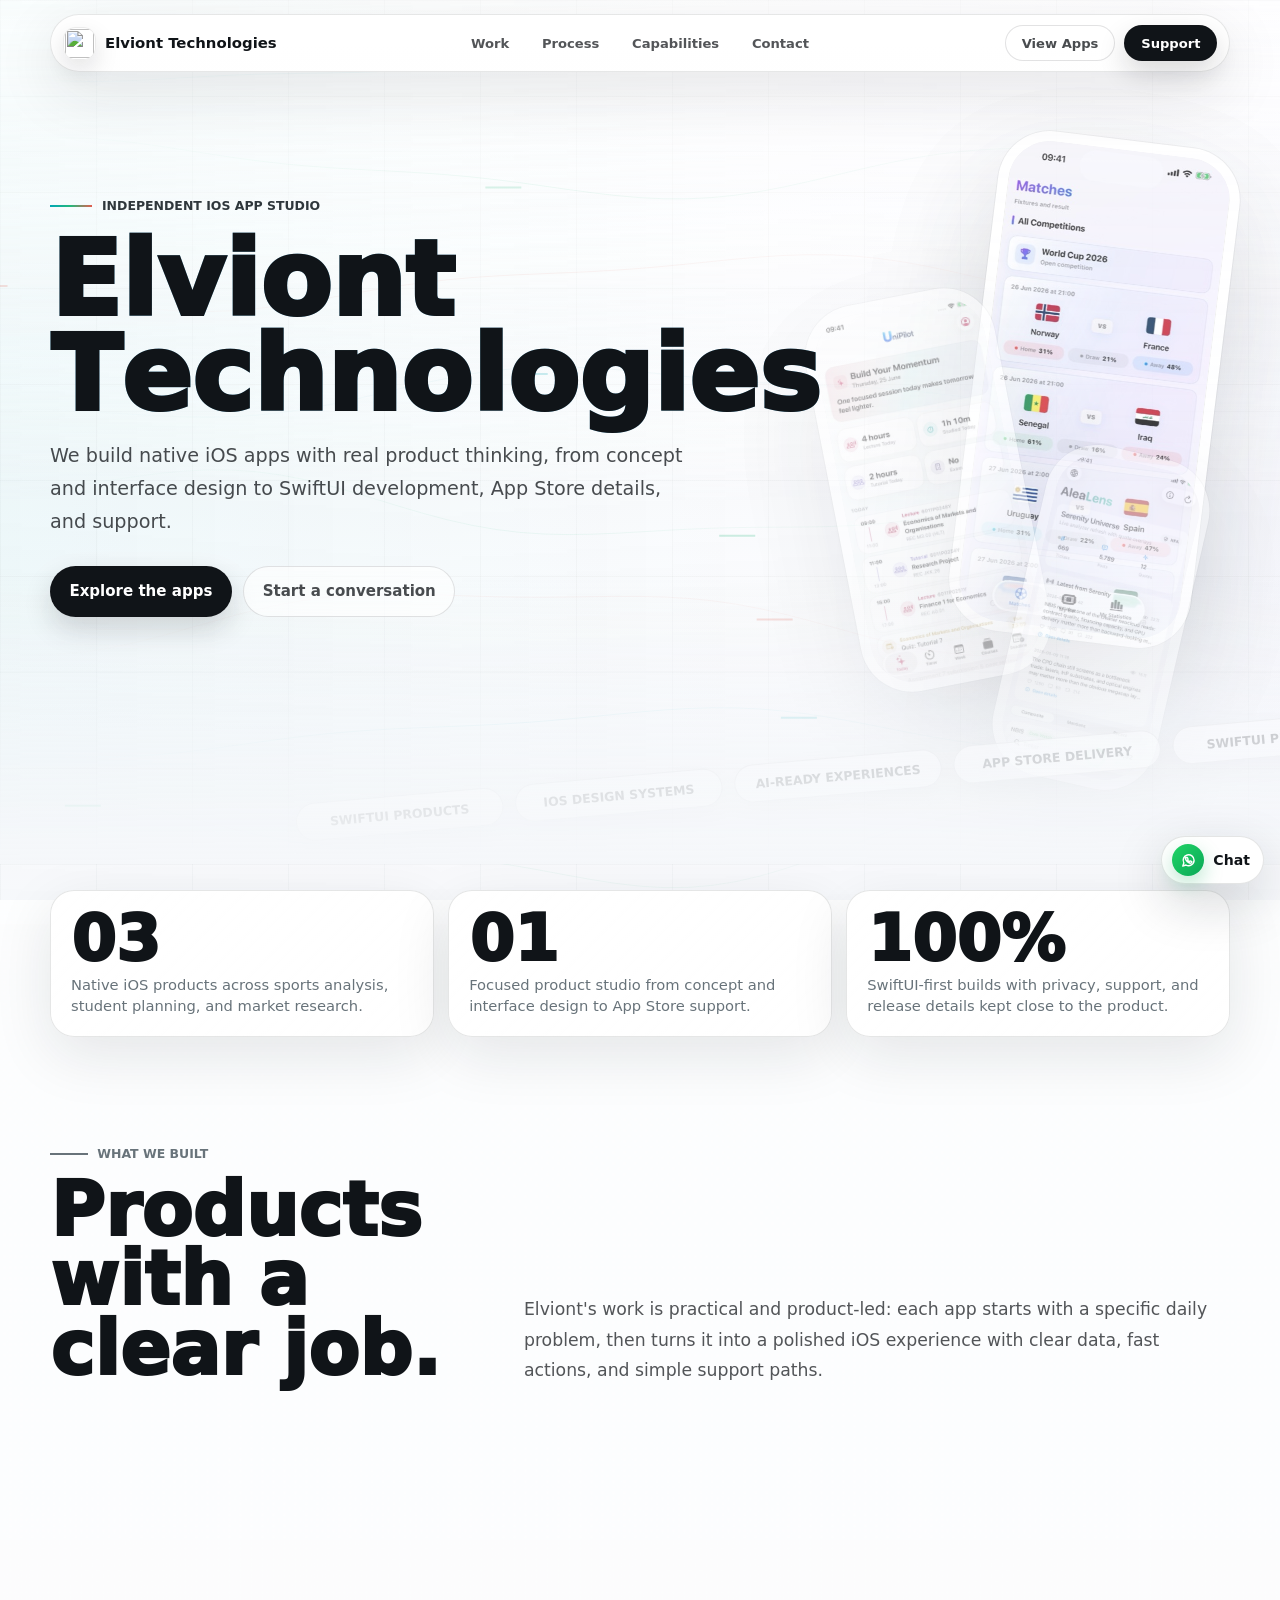
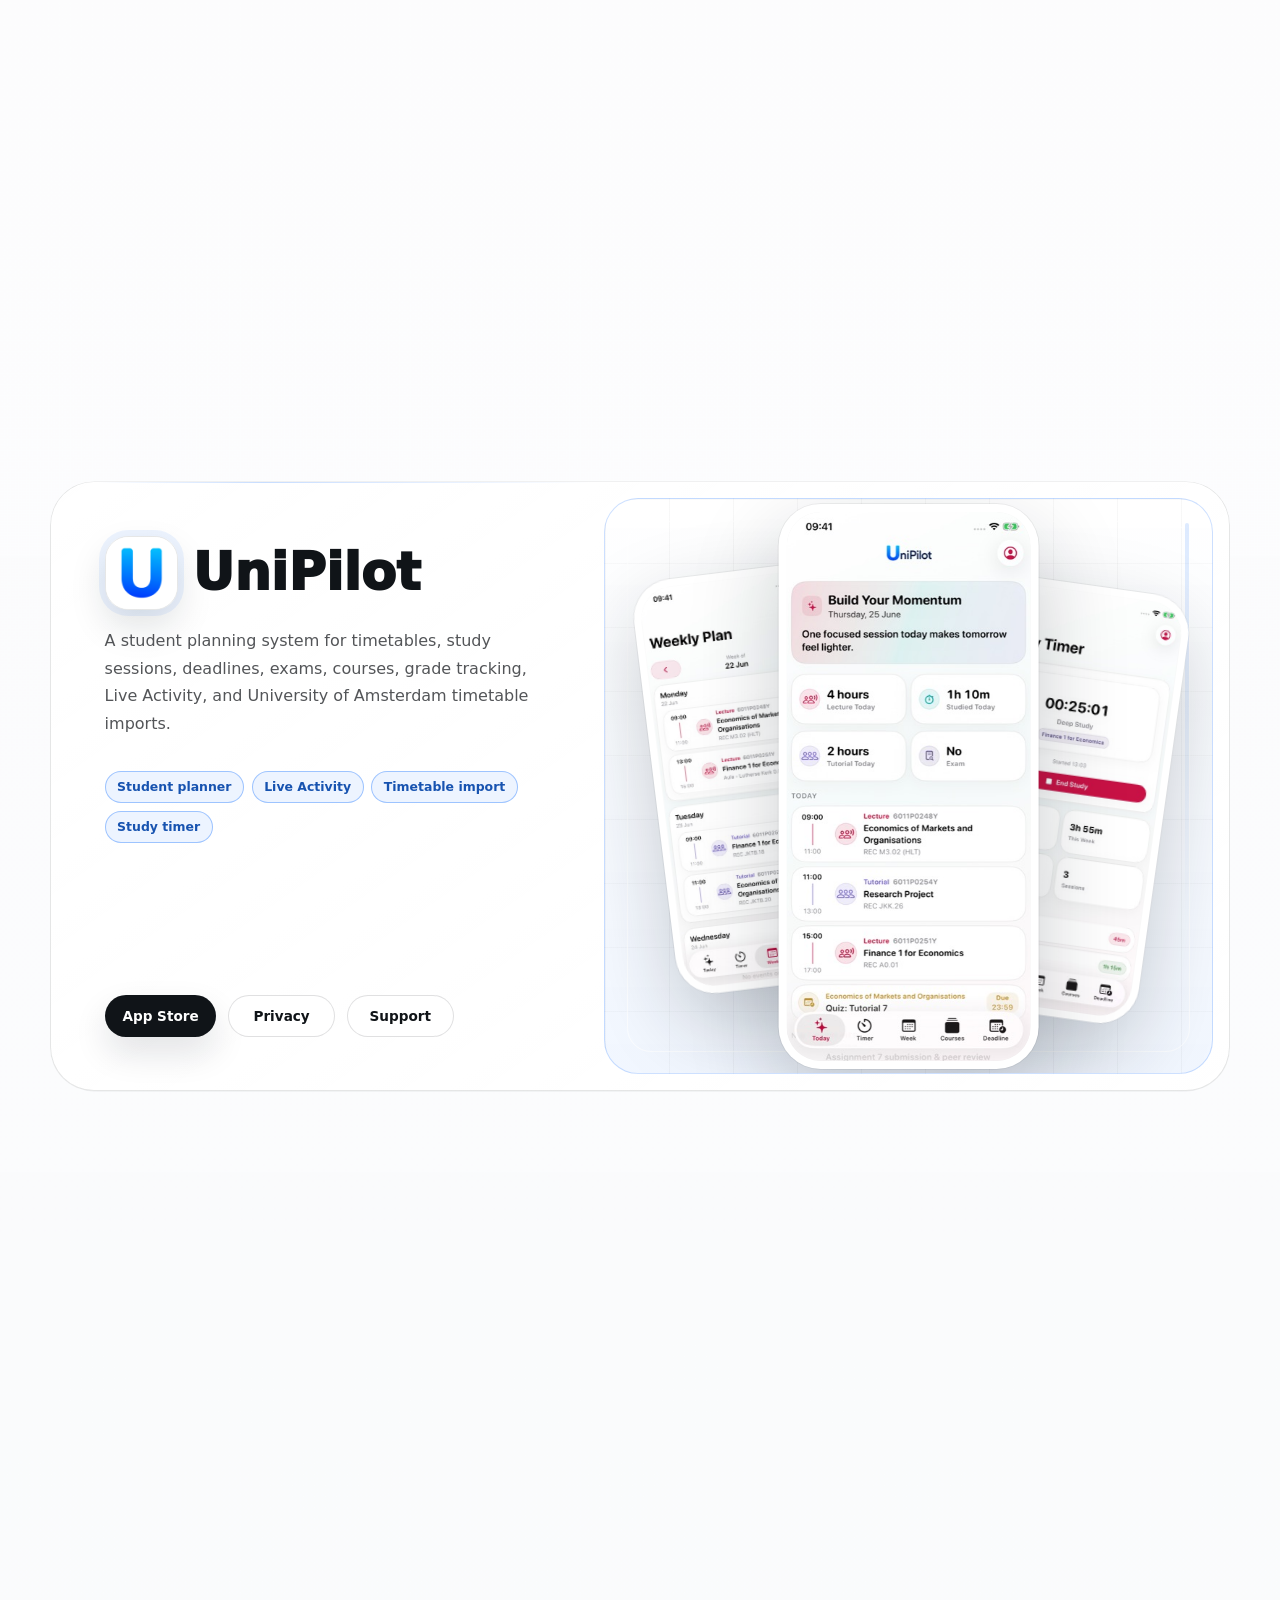
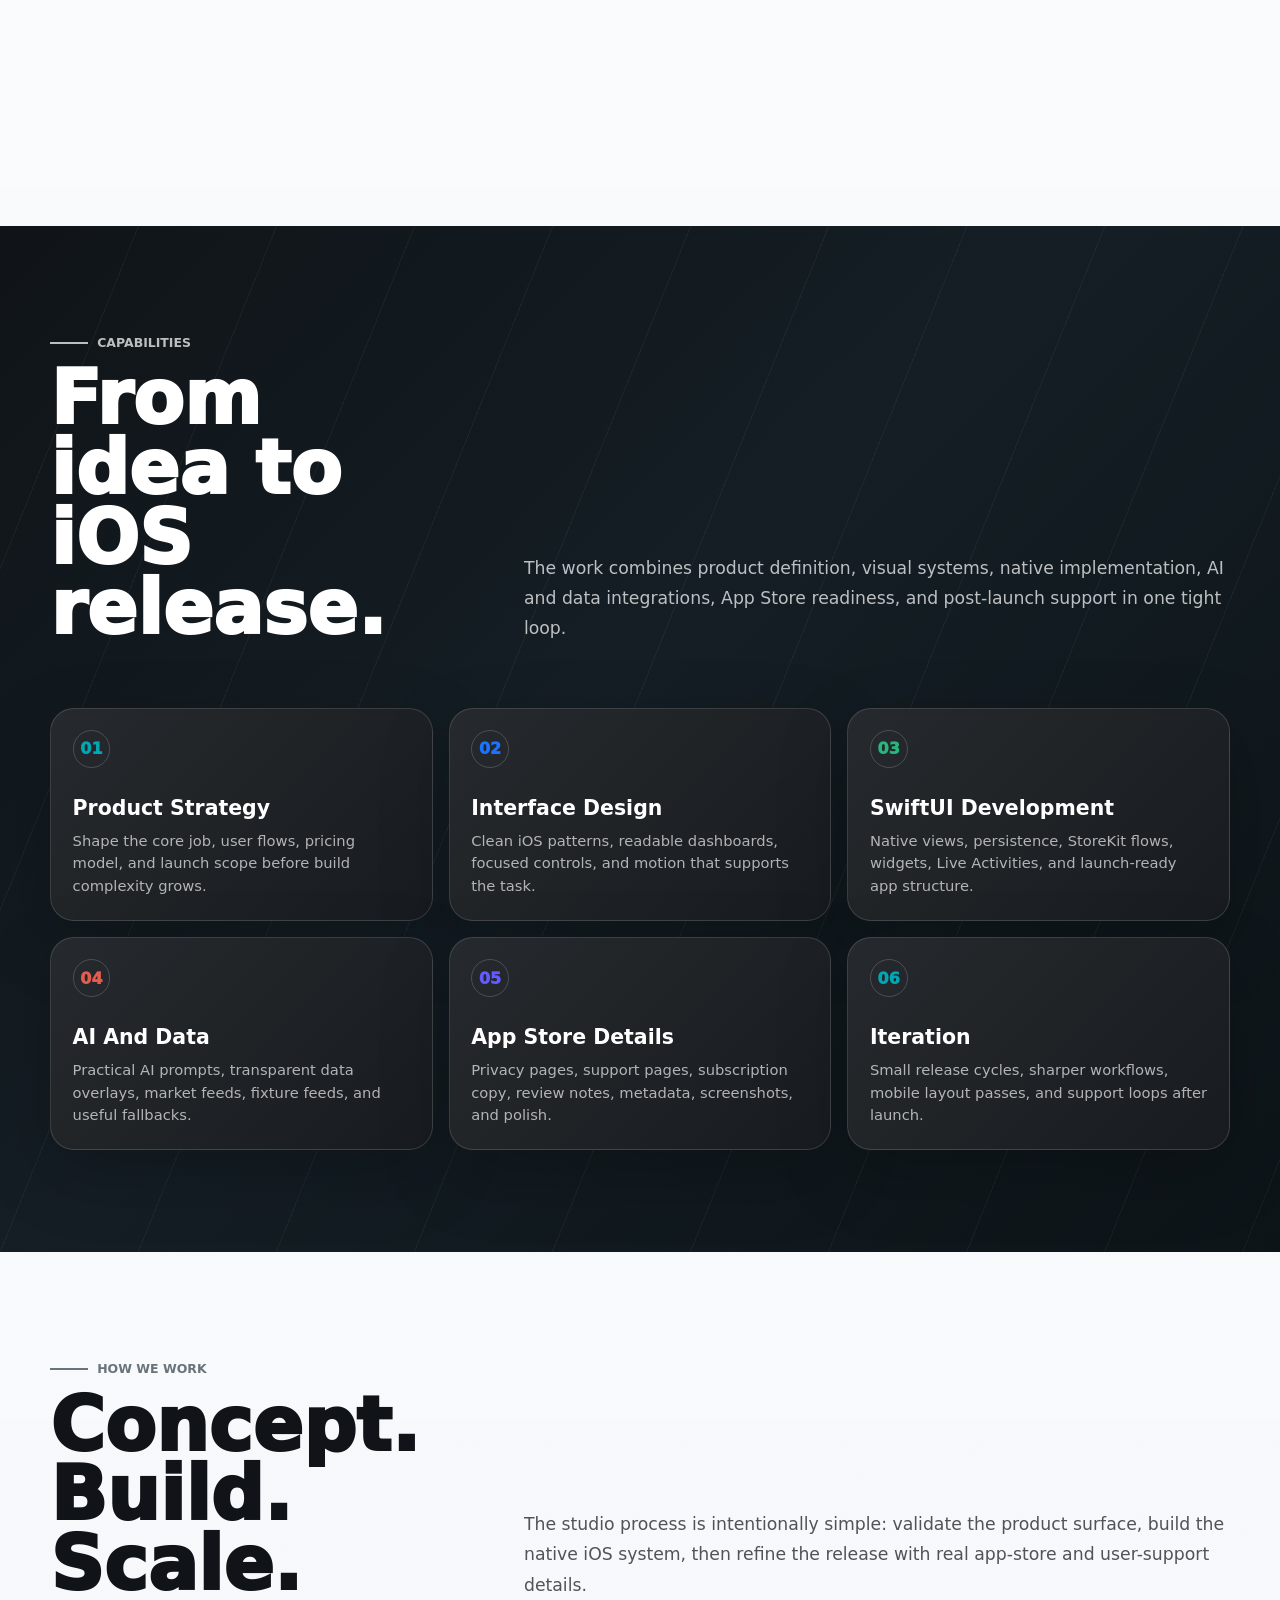
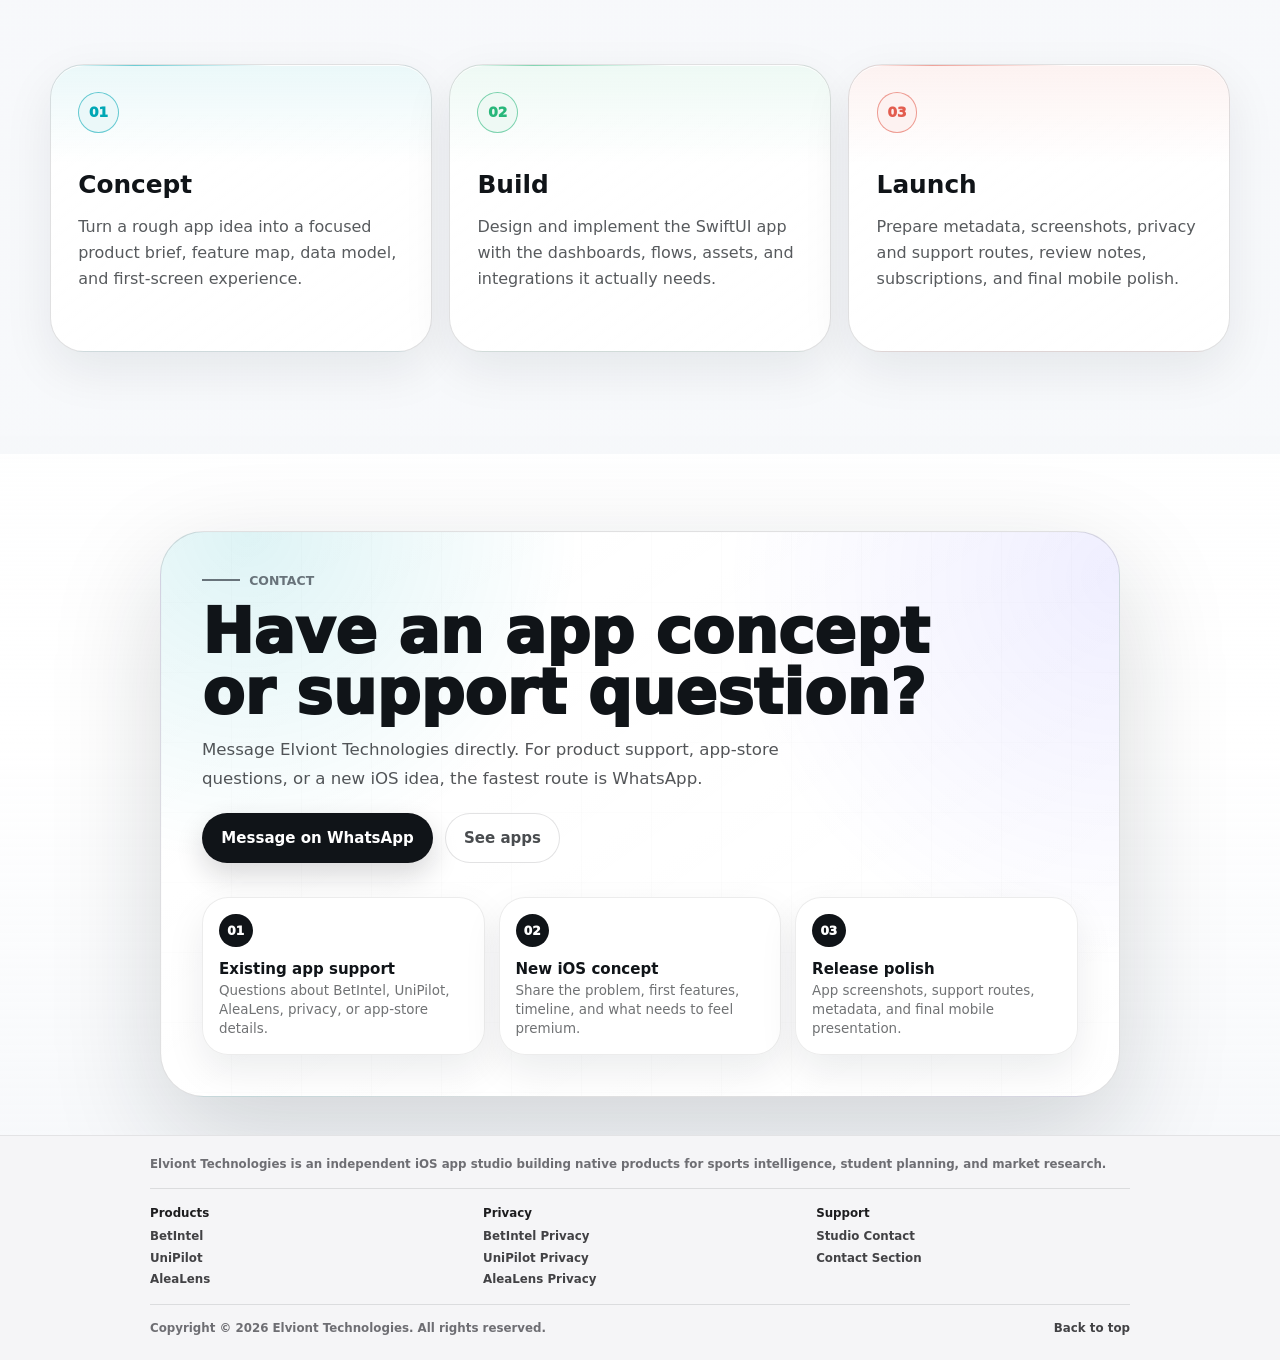
==== commit 59771bbd: "Add multi-screen app showcases and Apple-style footer" ====
--- a/index.html
+++ b/index.html
@@ -48,7 +48,7 @@
       body {
         min-width: 320px;
         margin: 0;
-        padding-bottom: 4.5rem;
+        padding-bottom: 0;
         overflow-x: hidden;
         background:
           linear-gradient(180deg, rgba(255, 255, 255, 0.94), rgba(245, 247, 250, 0.98)),
@@ -136,17 +136,23 @@
 
       .brand-mark {
         display: grid;
-        width: 2rem;
-        height: 2rem;
+        width: 2.08rem;
+        height: 2.08rem;
         place-items: center;
-        border-radius: 999px;
-        background: linear-gradient(135deg, #101418 0%, #182128 50%, #101418 100%);
-        color: #fff;
-        font-size: 0.72rem;
-        font-weight: 950;
+        overflow: hidden;
+        border: 1px solid rgba(16, 20, 24, 0.08);
+        border-radius: 0.78rem;
+        background: rgba(255, 255, 255, 0.9);
         box-shadow:
-          0 10px 24px rgba(16, 20, 24, 0.18),
-          inset 0 0 0 1px rgba(255, 255, 255, 0.14);
+          0 10px 24px rgba(16, 20, 24, 0.12),
+          inset 0 1px 0 rgba(255, 255, 255, 0.9);
+      }
+
+      .brand-mark img {
+        width: 100%;
+        height: 100%;
+        padding: 0.08rem;
+        object-fit: contain;
       }
 
       .nav-links {
@@ -441,7 +447,12 @@
       }
 
       .device-three {
-        display: none;
+        top: 52%;
+        right: min(8vw, 6rem);
+        width: clamp(8.7rem, 13vw, 12.35rem);
+        opacity: 0.46;
+        transform: rotate(13deg);
+        animation-delay: -4.1s;
       }
 
       .studio-strip {
@@ -731,7 +742,7 @@
         gap: 0;
         align-items: center;
         justify-items: center;
-        min-height: 34rem;
+        min-height: 36rem;
         overflow: hidden;
         padding: clamp(1rem, 2.4vw, 2rem);
         border: 1px solid color-mix(in srgb, var(--accent), transparent 78%);
@@ -761,7 +772,7 @@
         border-radius: 999px;
         content: "";
         background: linear-gradient(180deg, color-mix(in srgb, var(--accent), transparent 18%), transparent 78%);
-        opacity: 0.5;
+        opacity: 0.18;
         pointer-events: none;
       }
 
@@ -807,6 +818,106 @@
         aspect-ratio: 416 / 900;
         object-fit: contain;
         object-position: top center;
+      }
+
+      .shot-gallery {
+        position: relative;
+        z-index: 2;
+        width: min(100%, 38rem);
+        height: 31.5rem;
+      }
+
+      .shot-frame {
+        position: absolute;
+        margin: 0;
+        overflow: hidden;
+        border: 8px solid rgba(255, 255, 255, 0.9);
+        border-radius: 42px;
+        aspect-ratio: 416 / 900;
+        background: #fff;
+        box-shadow:
+          0 34px 88px rgba(18, 28, 38, 0.22),
+          0 0 0 1px rgba(16, 20, 24, 0.06),
+          inset 0 0 0 1px rgba(16, 20, 24, 0.08);
+        opacity: 1;
+        --x: 0px;
+        --y: 0px;
+        --rot: 0deg;
+        --scale: 1;
+        --lift: 0px;
+        transform: translate(var(--x), calc(var(--y) + var(--lift))) rotate(var(--rot)) scale(var(--scale));
+        transform-origin: center;
+        transition:
+          transform 0.72s cubic-bezier(0.16, 1, 0.3, 1),
+          opacity 0.45s ease,
+          filter 0.45s ease,
+          box-shadow 0.45s ease;
+      }
+
+      .shot-frame img {
+        width: 100%;
+        height: 100%;
+        object-fit: cover;
+        object-position: top center;
+      }
+
+      .shot-main {
+        top: 50%;
+        left: 50%;
+        z-index: 4;
+        width: min(48%, 16.3rem);
+        --x: -50%;
+        --y: -50%;
+      }
+
+      .shot-side-one {
+        top: 7%;
+        left: 2%;
+        z-index: 2;
+        width: min(39%, 13.4rem);
+        opacity: 0.86;
+        --rot: -8deg;
+        --scale: 0.94;
+      }
+
+      .shot-side-two {
+        right: 2%;
+        bottom: 7%;
+        z-index: 1;
+        width: min(38%, 13rem);
+        opacity: 0.78;
+        --rot: 7deg;
+        --scale: 0.93;
+      }
+
+      .case-card:nth-child(even) .shot-side-one {
+        right: 2%;
+        left: auto;
+        --rot: 8deg;
+      }
+
+      .case-card:nth-child(even) .shot-side-two {
+        right: auto;
+        left: 2%;
+        --rot: -7deg;
+      }
+
+      .case-card:hover .shot-main,
+      .case-card:focus-within .shot-main {
+        --lift: -0.55rem;
+        --scale: 1.02;
+      }
+
+      .case-card:hover .shot-side-one,
+      .case-card:focus-within .shot-side-one {
+        --lift: -0.25rem;
+        --scale: 0.98;
+      }
+
+      .case-card:hover .shot-side-two,
+      .case-card:focus-within .shot-side-two {
+        --lift: -0.15rem;
+        --scale: 0.96;
       }
 
       .signal-panel {
@@ -1088,39 +1199,68 @@
         position: relative;
         overflow: hidden;
         background:
-          linear-gradient(180deg, rgba(245, 247, 250, 0.12), rgba(255, 255, 255, 0.96) 34%),
+          linear-gradient(180deg, rgba(245, 247, 250, 0.08), rgba(255, 255, 255, 0.96) 42%, rgba(245, 247, 250, 0.78)),
           #fff;
       }
 
+      .contact-band .section {
+        padding-top: clamp(3.4rem, 6vw, 5.6rem);
+        padding-bottom: clamp(1.5rem, 3vw, 2.6rem);
+      }
+
       .contact-panel {
+        position: relative;
         display: grid;
-        grid-template-columns: minmax(0, 0.96fr) minmax(22rem, 1.04fr);
-        gap: 0;
-        align-items: stretch;
+        max-width: 960px;
+        grid-template-columns: 1fr;
+        gap: clamp(1.35rem, 2.8vw, 2.1rem);
+        align-items: start;
+        margin: 0 auto;
+        padding: clamp(1.25rem, 3.2vw, 2.8rem);
         border: 1px solid var(--line);
         border-radius: var(--radius-xl);
         background:
+          radial-gradient(circle at 9% 0%, rgba(0, 167, 181, 0.13), transparent 32%),
+          radial-gradient(circle at 100% 8%, rgba(99, 91, 255, 0.1), transparent 36%),
           linear-gradient(145deg, rgba(255, 255, 255, 0.98), rgba(255, 255, 255, 0.9)),
           #fff;
         box-shadow: var(--shadow-strong);
         overflow: hidden;
       }
 
+      .contact-panel::before {
+        position: absolute;
+        inset: 0;
+        pointer-events: none;
+        content: "";
+        background:
+          linear-gradient(90deg, rgba(16, 20, 24, 0.024) 1px, transparent 1px),
+          linear-gradient(180deg, rgba(16, 20, 24, 0.018) 1px, transparent 1px);
+        background-size: 70px 70px;
+        opacity: 0.5;
+      }
+
+      .contact-panel > * {
+        position: relative;
+        z-index: 1;
+      }
+
       .contact-copy {
         display: grid;
-        align-content: center;
-        padding: clamp(1.5rem, 4vw, 3.2rem);
+        align-content: start;
+        padding: 0;
       }
 
       .contact-copy h2 {
-        max-width: 10.5ch;
-        margin-bottom: 1rem;
-        font-size: clamp(3rem, 6.2vw, 6.2rem);
-        line-height: 0.94;
+        max-width: 17.5ch;
+        margin-bottom: 0.85rem;
+        font-size: clamp(2.55rem, 4.8vw, 4.45rem);
+        line-height: 0.98;
       }
 
       .contact-copy p {
         max-width: 58ch;
+        margin-bottom: 1.25rem;
         color: rgba(16, 20, 24, 0.72);
         font-size: 1.04rem;
         line-height: 1.7;
@@ -1178,19 +1318,20 @@
 
       .contact-routes {
         display: grid;
-        align-content: center;
-        gap: 0.72rem;
+        grid-template-columns: repeat(3, minmax(0, 1fr));
+        align-content: stretch;
+        gap: 0.85rem;
       }
 
       .contact-route {
         display: grid;
-        grid-template-columns: auto 1fr;
-        gap: 0.72rem;
-        align-items: start;
+        grid-template-columns: 1fr;
+        gap: 0.8rem;
+        align-items: stretch;
         border: 1px solid rgba(16, 20, 24, 0.08);
-        border-radius: 22px;
-        padding: 0.82rem;
-        background: rgba(255, 255, 255, 0.78);
+        border-radius: 26px;
+        padding: 1rem;
+        background: rgba(255, 255, 255, 0.86);
         box-shadow:
           0 16px 38px rgba(18, 28, 38, 0.08),
           inset 0 1px 0 rgba(255, 255, 255, 0.92);
@@ -1249,22 +1390,74 @@
       .footer {
         position: relative;
         z-index: 1;
-        display: flex;
-        width: min(var(--max), calc(100% - 2.3rem));
-        align-items: center;
-        justify-content: flex-start;
+        width: 100%;
+        margin: 0;
+        border-top: 1px solid rgba(16, 20, 24, 0.08);
+        background: #f5f5f7;
+        color: #6e6e73;
+        font-size: 0.74rem;
+        font-weight: 560;
+        line-height: 1.42;
+        text-align: left;
+        padding: 1.25rem 1.1rem 1.45rem;
+      }
+
+      .footer-inner {
+        width: min(980px, 100%);
         margin: 0 auto;
-        border-top: 1px solid rgba(16, 20, 24, 0.08);
-        padding: 1rem 0 1.15rem;
-        color: rgba(16, 20, 24, 0.54);
-        font-size: 0.76rem;
-        font-weight: 720;
-        line-height: 1.3;
-        text-align: left;
       }
 
       .footer p {
         margin: 0;
+      }
+
+      .footer-note {
+        padding-bottom: 0.95rem;
+        border-bottom: 1px solid rgba(16, 20, 24, 0.11);
+      }
+
+      .footer-directory {
+        display: grid;
+        grid-template-columns: repeat(3, minmax(0, 1fr));
+        gap: 1.2rem;
+        padding: 0.95rem 0 1rem;
+        border-bottom: 1px solid rgba(16, 20, 24, 0.11);
+      }
+
+      .footer-directory h2 {
+        margin: 0 0 0.42rem;
+        color: #1d1d1f;
+        font-size: 0.74rem;
+        font-weight: 760;
+      }
+
+      .footer-directory a,
+      .footer-bottom a {
+        display: block;
+        width: max-content;
+        max-width: 100%;
+        color: #424245;
+        text-decoration: none;
+      }
+
+      .footer-directory a + a {
+        margin-top: 0.3rem;
+      }
+
+      .footer-directory a:hover,
+      .footer-directory a:focus-visible,
+      .footer-bottom a:hover,
+      .footer-bottom a:focus-visible {
+        text-decoration: underline;
+      }
+
+      .footer-bottom {
+        display: flex;
+        flex-wrap: wrap;
+        gap: 0.55rem 1rem;
+        align-items: center;
+        justify-content: space-between;
+        padding-top: 0.95rem;
       }
 
       .support-fab {
@@ -1375,6 +1568,12 @@
         transition: transform 1.15s cubic-bezier(0.16, 1, 0.3, 1) 0.2s;
       }
 
+      .work-grid .case-card.reveal .shot-frame {
+        opacity: 0;
+        filter: blur(10px);
+        --lift: 4rem;
+      }
+
       .work-grid .case-card.reveal.is-visible {
         opacity: 1;
         transform: translate3d(0, 0, 0) scale(1);
@@ -1389,6 +1588,12 @@
 
       .work-grid .case-card.reveal.is-visible .phone-frame {
         transform: translateY(0) scale(1);
+      }
+
+      .work-grid .case-card.reveal.is-visible .shot-frame {
+        opacity: 1;
+        filter: blur(0);
+        --lift: 0px;
       }
 
       .work-grid .case-card.reveal.is-visible:hover .phone-frame,
@@ -1462,7 +1667,8 @@
 
         .work-grid .case-card.reveal,
         .work-grid .case-card.reveal .case-copy,
-        .work-grid .case-card.reveal .phone-frame {
+        .work-grid .case-card.reveal .phone-frame,
+        .work-grid .case-card.reveal .shot-frame {
           clip-path: none;
           filter: none;
           transition-delay: 0s;
@@ -1542,7 +1748,11 @@
         }
 
         .device-three {
-          display: none;
+          top: 58%;
+          right: -4.7rem;
+          display: block;
+          width: 12rem;
+          opacity: 0.26;
         }
 
         .studio-strip {
@@ -1563,8 +1773,7 @@
         .case-card:nth-child(even),
         .capability-grid,
         .process-grid,
-        .contact-panel,
-        .footer {
+        .contact-panel {
           grid-template-columns: 1fr;
         }
 
@@ -1582,7 +1791,7 @@
           grid-template-areas:
             "phone";
           grid-template-columns: 1fr;
-          min-height: auto;
+          min-height: 30rem;
           gap: 0;
           padding: 1rem;
           order: 0;
@@ -1603,6 +1812,38 @@
           transform: rotate(0deg) translateY(-0.3rem);
         }
 
+        .shot-gallery {
+          width: min(100%, 32rem);
+          height: 27.5rem;
+        }
+
+        .shot-frame {
+          border-width: 7px;
+          border-radius: 36px;
+        }
+
+        .shot-main {
+          width: min(54%, 15.4rem);
+        }
+
+        .shot-side-one {
+          width: min(40%, 12.3rem);
+          left: 0;
+        }
+
+        .shot-side-two {
+          width: min(39%, 12rem);
+          right: 0;
+        }
+
+        .case-card:nth-child(even) .shot-side-one {
+          right: 0;
+        }
+
+        .case-card:nth-child(even) .shot-side-two {
+          left: 0;
+        }
+
         .signal-panel {
           right: auto;
           left: auto;
@@ -1615,6 +1856,14 @@
           max-width: 14ch;
         }
 
+        .contact-routes {
+          grid-template-columns: 1fr;
+        }
+
+        .footer-directory {
+          grid-template-columns: repeat(2, minmax(0, 1fr));
+        }
+
       }
 
       @media (max-width: 560px) {
@@ -1665,8 +1914,7 @@
         }
 
         .proof-row,
-        .section,
-        .footer {
+        .section {
           width: min(calc(100% - 1.4rem), var(--max));
         }
 
@@ -1675,8 +1923,51 @@
           padding-bottom: 4rem;
         }
 
+        .contact-band .section {
+          padding-top: 3rem;
+          padding-bottom: 1.25rem;
+        }
+
+        .contact-panel {
+          gap: 1.1rem;
+          padding: 1rem;
+          border-radius: var(--radius-lg);
+        }
+
+        .contact-copy h2 {
+          max-width: none;
+          font-size: clamp(2.15rem, 10.2vw, 2.85rem);
+          line-height: 1;
+        }
+
+        .contact-copy p {
+          margin-bottom: 1rem;
+          font-size: 0.96rem;
+          line-height: 1.55;
+        }
+
+        .contact-routes {
+          gap: 0.65rem;
+        }
+
+        .contact-route {
+          border-radius: 22px;
+          padding: 0.78rem;
+        }
+
+        .contact-route p {
+          font-size: 0.82rem;
+          line-height: 1.36;
+        }
+
         .section h2 {
           font-size: clamp(2.35rem, 13vw, 4.4rem);
+        }
+
+        .contact-panel .contact-copy h2 {
+          max-width: none;
+          font-size: clamp(2.15rem, 10.2vw, 2.85rem);
+          line-height: 1;
         }
 
         .app-heading {
@@ -1694,7 +1985,8 @@
         }
 
         .case-visual {
-          min-height: auto;
+          min-height: 24rem;
+          padding: 0.76rem;
         }
 
         .phone-frame,
@@ -1702,6 +1994,57 @@
           width: min(86%, 16.2rem);
           bottom: auto;
           border-radius: 46px;
+        }
+
+        .shot-gallery {
+          height: 23.25rem;
+        }
+
+        .shot-frame {
+          border-width: 6px;
+          border-radius: 32px;
+        }
+
+        .shot-main {
+          width: min(60%, 13.6rem);
+        }
+
+        .shot-side-one {
+          top: 8%;
+          left: -3%;
+          width: min(43%, 10.8rem);
+        }
+
+        .shot-side-two {
+          right: -3%;
+          bottom: 9%;
+          width: min(42%, 10.6rem);
+        }
+
+        .case-card:nth-child(even) .shot-side-one {
+          right: -3%;
+        }
+
+        .case-card:nth-child(even) .shot-side-two {
+          left: -3%;
+        }
+
+        .footer {
+          padding: 1.15rem 0 5.05rem;
+        }
+
+        .footer-inner {
+          width: min(calc(100% - 1.4rem), var(--max));
+        }
+
+        .footer-directory {
+          grid-template-columns: 1fr;
+          gap: 0.9rem;
+        }
+
+        .footer-bottom {
+          display: grid;
+          gap: 0.55rem;
         }
 
         .signal-panel {
@@ -1750,13 +2093,13 @@
     <canvas class="motion-field" id="motion-field" aria-hidden="true"></canvas>
     <header class="site-header" aria-label="Site header">
       <a class="brand-link" href="#top" aria-label="Elviont Technologies home">
-        <span class="brand-mark">ET</span>
+        <span class="brand-mark"><img src="/favicon.png?v=20260709-nav-logo" alt="" /></span>
         <span>Elviont Technologies</span>
       </a>
       <nav class="nav-links" aria-label="Main navigation">
         <a href="#work">Work</a>
+        <a href="#process">Process</a>
         <a href="#capabilities">Capabilities</a>
-        <a href="#process">Process</a>
         <a href="#contact">Contact</a>
       </nav>
       <div class="header-actions">
@@ -1769,13 +2112,13 @@
       <section class="hero" aria-labelledby="hero-title">
         <div class="hero-media" aria-hidden="true">
           <div class="device device-one">
-            <img src="[data-uri]" alt="" />
+            <img src="[data-uri]" alt="" />
           </div>
           <div class="device device-two">
-            <img src="[data-uri]" alt="" />
+            <img src="[data-uri]" alt="" />
           </div>
           <div class="device device-three">
-            <img src="[data-uri]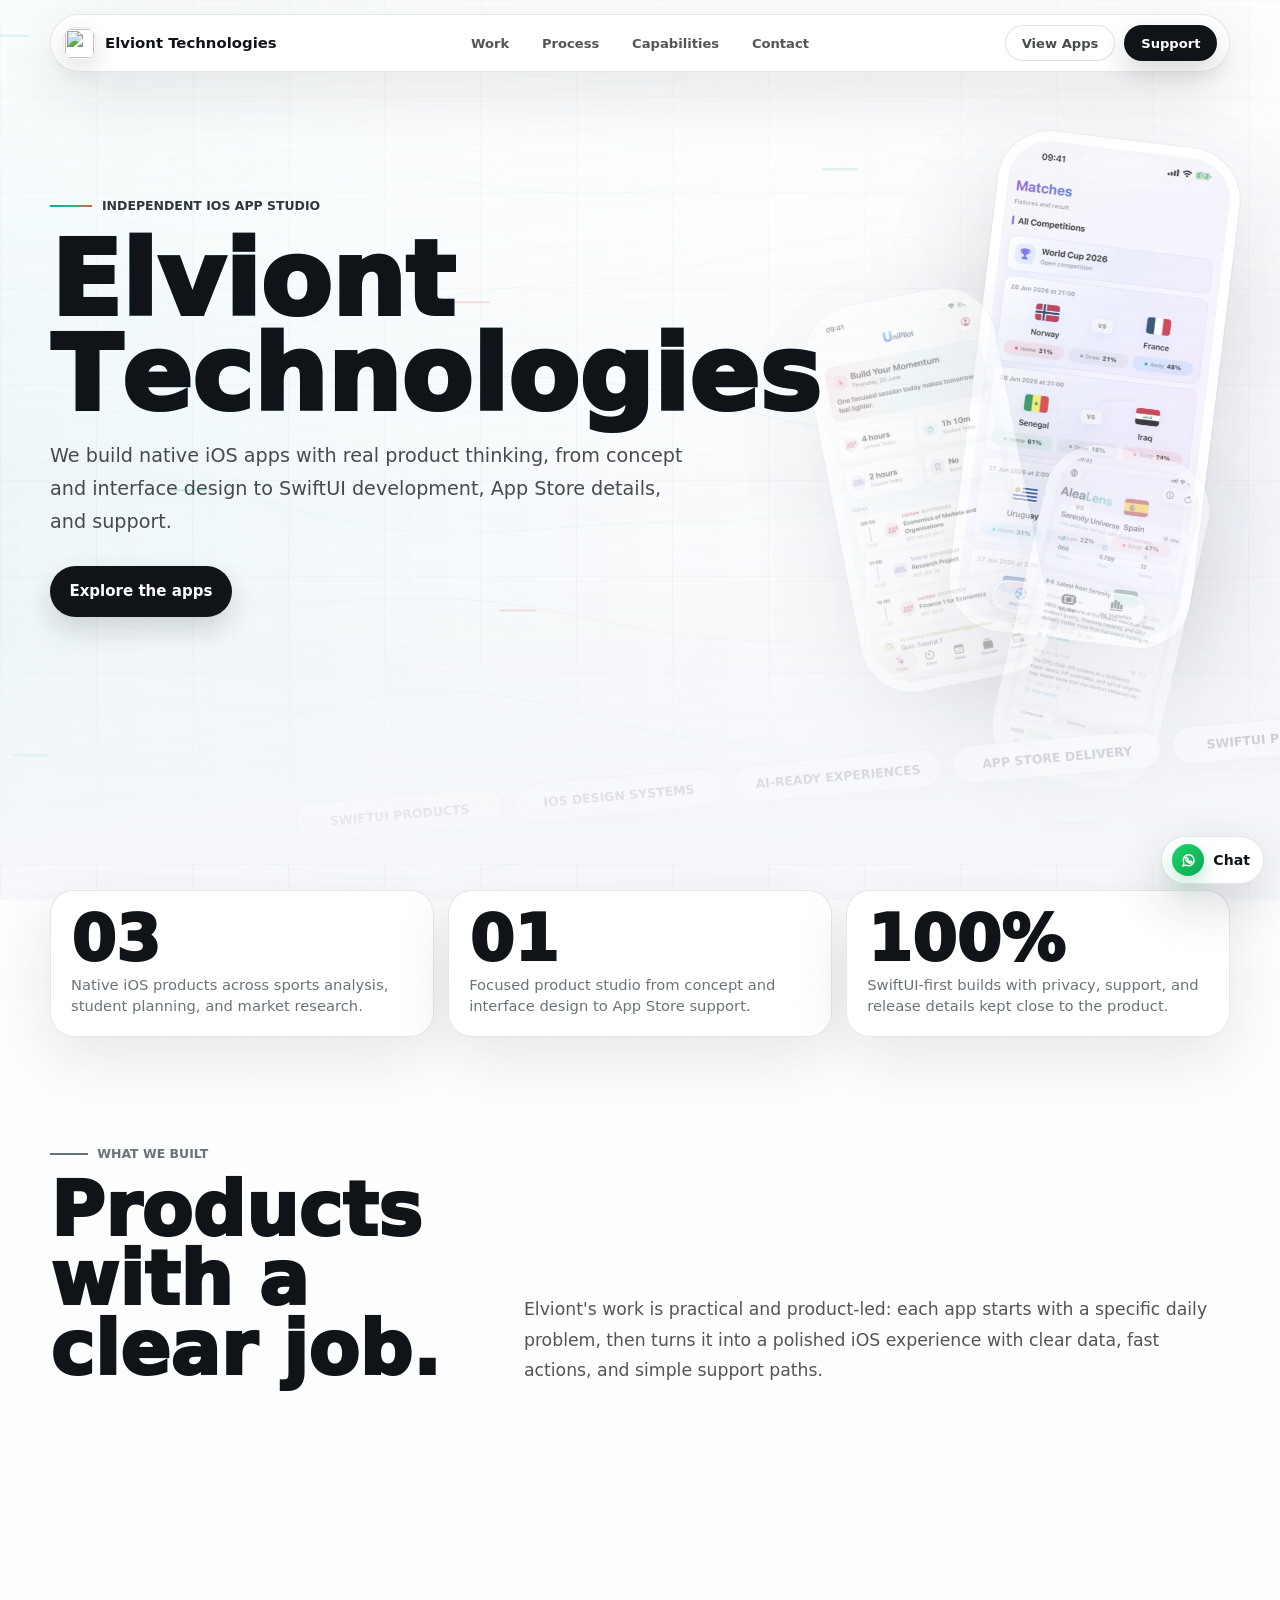
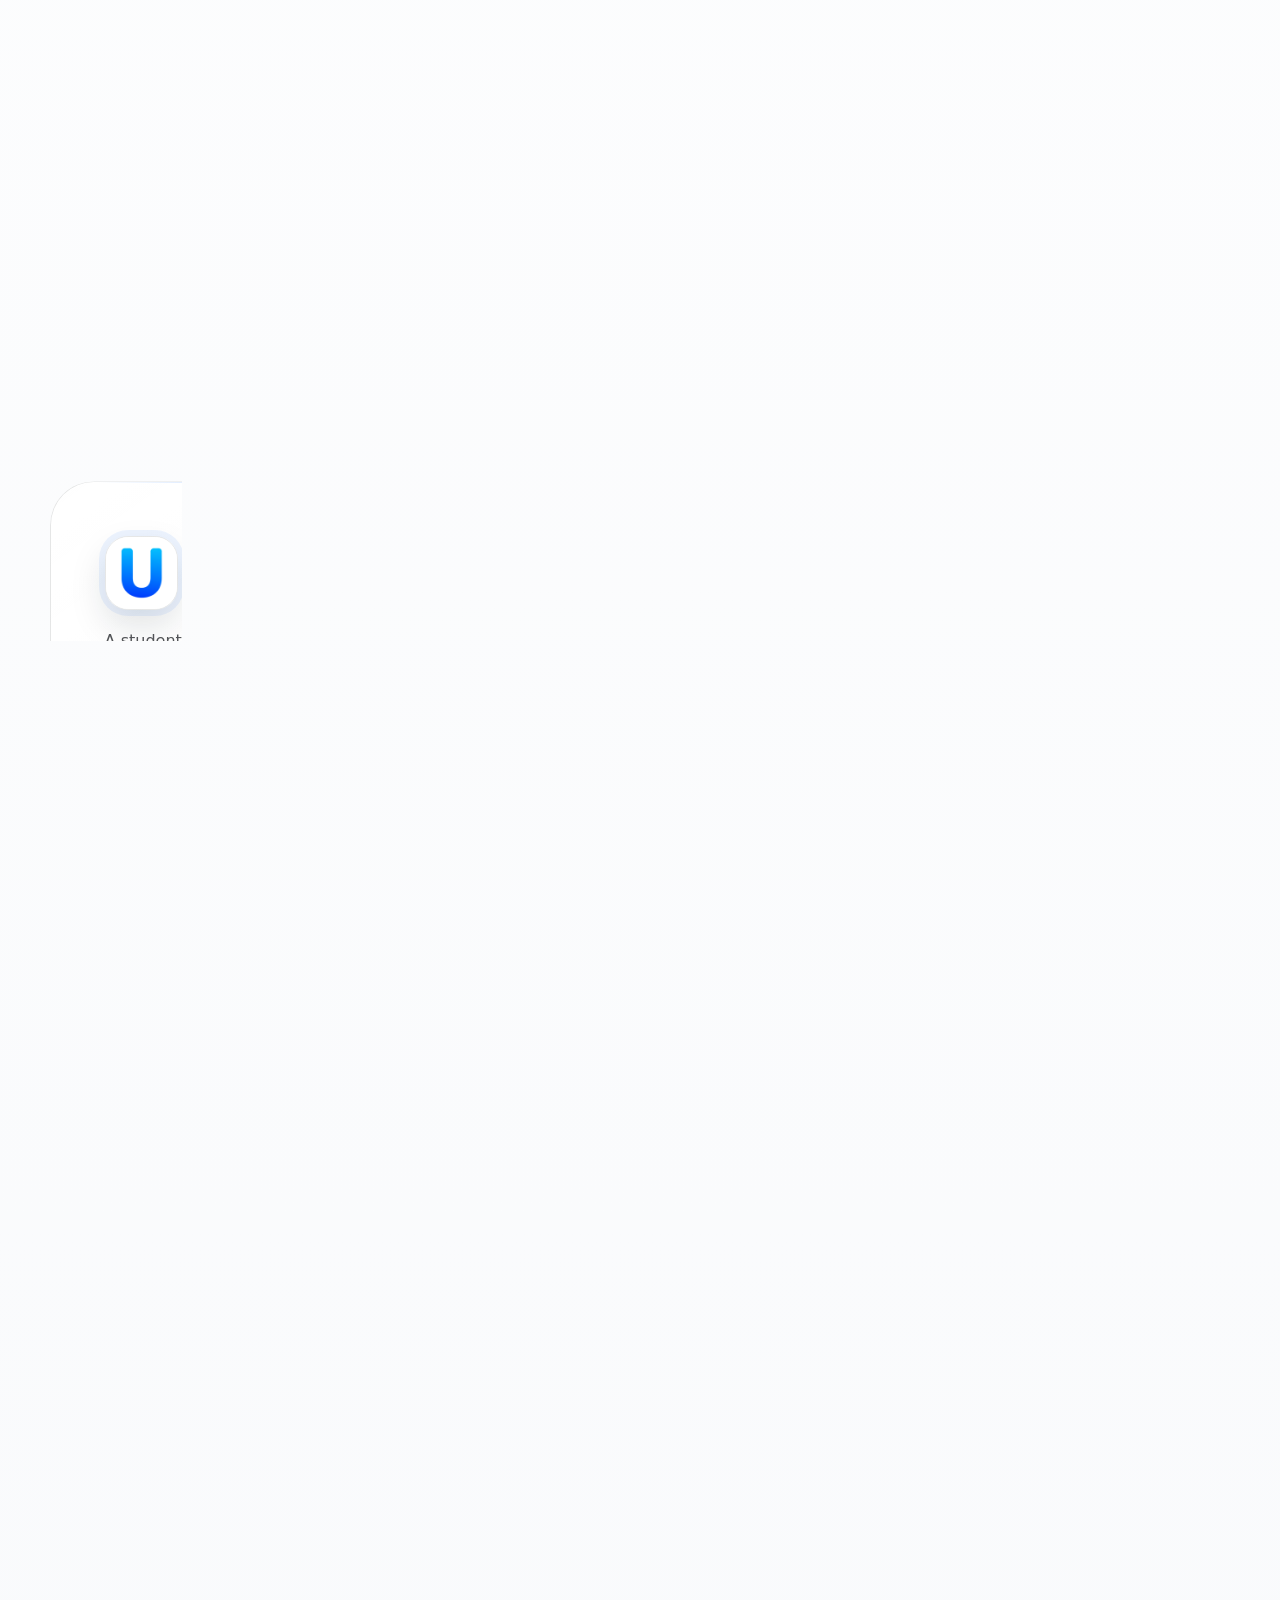
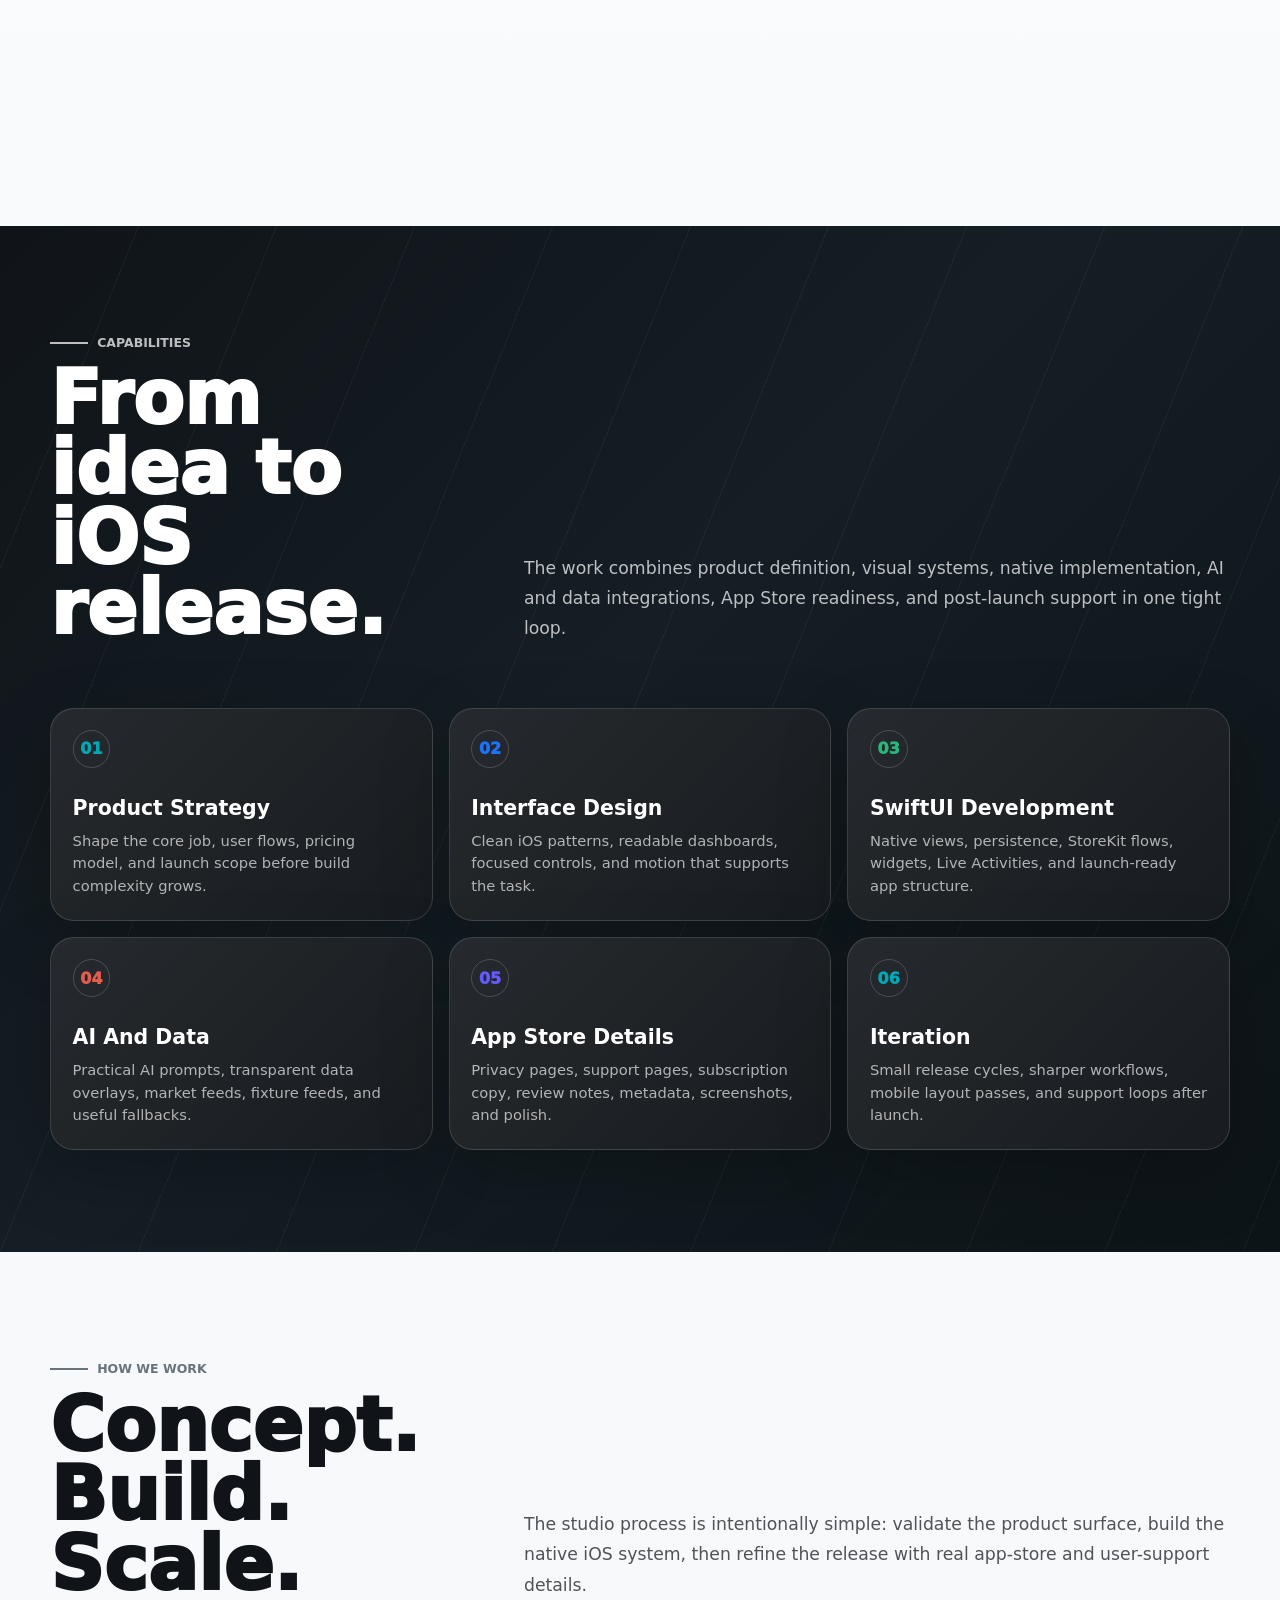
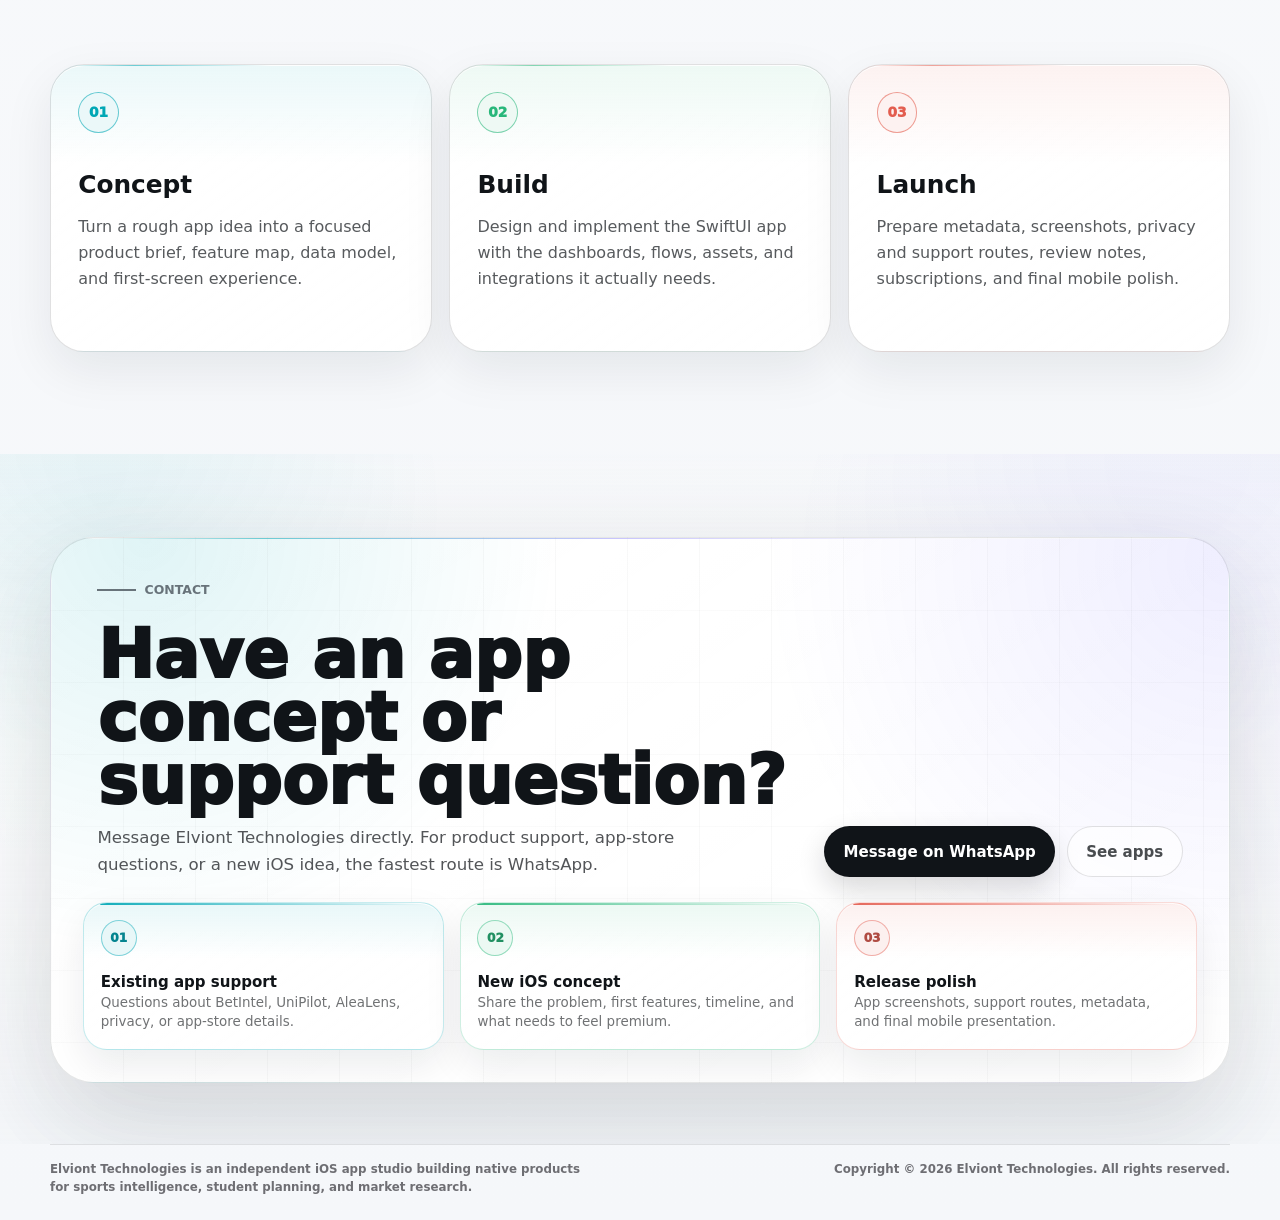
==== commit b4a083ac: "Restyle contact section and footer" ====
--- a/index.html
+++ b/index.html
@@ -764,16 +764,8 @@
       }
 
       .case-visual::after {
-        position: absolute;
-        top: clamp(1rem, 2vw, 1.45rem);
-        right: clamp(1rem, 2vw, 1.45rem);
-        bottom: clamp(1rem, 2vw, 1.45rem);
-        width: 4px;
-        border-radius: 999px;
-        content: "";
-        background: linear-gradient(180deg, color-mix(in srgb, var(--accent), transparent 18%), transparent 78%);
-        opacity: 0.18;
-        pointer-events: none;
+        display: none;
+        content: none;
       }
 
       .case-card:nth-child(even) .case-visual {
@@ -1199,31 +1191,36 @@
         position: relative;
         overflow: hidden;
         background:
-          linear-gradient(180deg, rgba(245, 247, 250, 0.08), rgba(255, 255, 255, 0.96) 42%, rgba(245, 247, 250, 0.78)),
-          #fff;
+          radial-gradient(circle at 8% 10%, rgba(0, 167, 181, 0.08), transparent 26%),
+          radial-gradient(circle at 92% 18%, rgba(99, 91, 255, 0.07), transparent 30%),
+          linear-gradient(180deg, rgba(245, 247, 250, 0.08), rgba(255, 255, 255, 0.94) 42%, rgba(245, 247, 250, 0.68)),
+          transparent;
       }
 
       .contact-band .section {
-        padding-top: clamp(3.4rem, 6vw, 5.6rem);
-        padding-bottom: clamp(1.5rem, 3vw, 2.6rem);
+        padding-top: clamp(3.6rem, 6.5vw, 6rem);
+        padding-bottom: clamp(2.6rem, 4.8vw, 4.2rem);
       }
 
       .contact-panel {
         position: relative;
         display: grid;
-        max-width: 960px;
+        max-width: var(--max);
         grid-template-columns: 1fr;
-        gap: clamp(1.35rem, 2.8vw, 2.1rem);
+        gap: clamp(1.05rem, 2vw, 1.45rem);
         align-items: start;
         margin: 0 auto;
-        padding: clamp(1.25rem, 3.2vw, 2.8rem);
-        border: 1px solid var(--line);
+        padding: clamp(1rem, 2.1vw, 1.55rem);
+        border: 1px solid rgba(16, 20, 24, 0.105);
         border-radius: var(--radius-xl);
         background:
-          radial-gradient(circle at 9% 0%, rgba(0, 167, 181, 0.13), transparent 32%),
-          radial-gradient(circle at 100% 8%, rgba(99, 91, 255, 0.1), transparent 36%),
+          linear-gradient(90deg, rgba(16, 20, 24, 0.026) 1px, transparent 1px),
+          linear-gradient(180deg, rgba(16, 20, 24, 0.02) 1px, transparent 1px),
+          radial-gradient(circle at 8% 0%, rgba(0, 167, 181, 0.12), transparent 34%),
+          radial-gradient(circle at 100% 4%, rgba(99, 91, 255, 0.1), transparent 36%),
           linear-gradient(145deg, rgba(255, 255, 255, 0.98), rgba(255, 255, 255, 0.9)),
           #fff;
+        background-size: 72px 72px, 72px 72px, 100% 100%, 100% 100%, 100% 100%;
         box-shadow: var(--shadow-strong);
         overflow: hidden;
       }
@@ -1233,11 +1230,21 @@
         inset: 0;
         pointer-events: none;
         content: "";
-        background:
-          linear-gradient(90deg, rgba(16, 20, 24, 0.024) 1px, transparent 1px),
-          linear-gradient(180deg, rgba(16, 20, 24, 0.018) 1px, transparent 1px);
-        background-size: 70px 70px;
-        opacity: 0.5;
+        border: 1px solid rgba(255, 255, 255, 0.72);
+        border-radius: calc(var(--radius-xl) - 12px);
+        opacity: 0.72;
+      }
+
+      .contact-panel::after {
+        position: absolute;
+        inset: 0;
+        z-index: 1;
+        height: 1px;
+        border-radius: inherit;
+        content: "";
+        background: linear-gradient(90deg, transparent 4%, rgba(0, 167, 181, 0.72) 18%, rgba(99, 91, 255, 0.45) 48%, transparent 76%);
+        opacity: 0.76;
+        pointer-events: none;
       }
 
       .contact-panel > * {
@@ -1247,23 +1254,40 @@
 
       .contact-copy {
         display: grid;
+        grid-template-columns: minmax(0, 1fr) auto;
+        gap: 0.75rem clamp(1rem, 2.4vw, 2rem);
+        align-items: end;
         align-content: start;
-        padding: 0;
+        padding: clamp(0.7rem, 1.6vw, 1.2rem) clamp(0.75rem, 1.8vw, 1.35rem) 0;
       }
 
       .contact-copy h2 {
-        max-width: 17.5ch;
-        margin-bottom: 0.85rem;
-        font-size: clamp(2.55rem, 4.8vw, 4.45rem);
-        line-height: 0.98;
+        max-width: 16ch;
+        margin: 0;
+        font-size: clamp(2.4rem, 5.25vw, 5.35rem);
+        line-height: 0.94;
       }
 
       .contact-copy p {
-        max-width: 58ch;
-        margin-bottom: 1.25rem;
+        max-width: 56ch;
+        margin: 0;
         color: rgba(16, 20, 24, 0.72);
         font-size: 1.04rem;
-        line-height: 1.7;
+        line-height: 1.62;
+      }
+
+      .contact-copy .kicker,
+      .contact-copy h2,
+      .contact-copy p {
+        grid-column: 1;
+      }
+
+      .contact-copy .hero-actions {
+        grid-column: 2;
+        grid-row: 2 / span 2;
+        align-self: end;
+        justify-content: flex-end;
+        margin-bottom: 0.15rem;
       }
 
       .contact-card {
@@ -1320,32 +1344,73 @@
         display: grid;
         grid-template-columns: repeat(3, minmax(0, 1fr));
         align-content: stretch;
-        gap: 0.85rem;
+        gap: clamp(0.75rem, 1.6vw, 1rem);
+        padding: 0 clamp(0.1rem, 0.8vw, 0.45rem) clamp(0.1rem, 0.8vw, 0.45rem);
       }
 
       .contact-route {
+        position: relative;
         display: grid;
         grid-template-columns: 1fr;
-        gap: 0.8rem;
+        gap: 1rem;
         align-items: stretch;
-        border: 1px solid rgba(16, 20, 24, 0.08);
-        border-radius: 26px;
-        padding: 1rem;
-        background: rgba(255, 255, 255, 0.86);
+        min-height: 9.2rem;
+        overflow: hidden;
+        border: 1px solid color-mix(in srgb, var(--route-accent), transparent 78%);
+        border-radius: var(--radius);
+        padding: 1.05rem;
+        background:
+          linear-gradient(180deg, color-mix(in srgb, var(--route-accent), white 91%) 0, transparent 38%),
+          linear-gradient(145deg, rgba(255, 255, 255, 0.96), rgba(255, 255, 255, 0.86)),
+          #fff;
         box-shadow:
           0 16px 38px rgba(18, 28, 38, 0.08),
           inset 0 1px 0 rgba(255, 255, 255, 0.92);
+        transition:
+          transform 0.28s ease,
+          border-color 0.28s ease,
+          box-shadow 0.28s ease;
+      }
+
+      .contact-route:nth-child(1) {
+        --route-accent: var(--cyan);
+      }
+
+      .contact-route:nth-child(2) {
+        --route-accent: var(--green);
+      }
+
+      .contact-route:nth-child(3) {
+        --route-accent: var(--coral);
+      }
+
+      .contact-route::before {
+        position: absolute;
+        top: 0;
+        right: 1rem;
+        left: 1rem;
+        height: 2px;
+        border-radius: 999px;
+        content: "";
+        background: linear-gradient(90deg, color-mix(in srgb, var(--route-accent), transparent 8%), transparent);
+      }
+
+      .contact-route:hover,
+      .contact-route:focus-within {
+        border-color: color-mix(in srgb, var(--route-accent), transparent 52%);
+        box-shadow: 0 24px 62px rgba(18, 28, 38, 0.13);
+        transform: translateY(-0.2rem);
       }
 
       .contact-route > span {
         display: inline-grid;
-        width: 2.1rem;
-        height: 2.1rem;
+        width: 2.25rem;
+        height: 2.25rem;
         place-items: center;
-        border: 1px solid rgba(16, 20, 24, 0.08);
+        border: 1px solid color-mix(in srgb, var(--route-accent), transparent 54%);
         border-radius: 999px;
-        background: var(--ink);
-        color: #fff;
+        background: color-mix(in srgb, var(--route-accent), white 91%);
+        color: color-mix(in srgb, var(--route-accent), #101418 24%);
         font-size: 0.76rem;
         font-weight: 950;
       }
@@ -1392,19 +1457,25 @@
         z-index: 1;
         width: 100%;
         margin: 0;
-        border-top: 1px solid rgba(16, 20, 24, 0.08);
-        background: #f5f5f7;
+        border-top: 0;
+        background: transparent;
         color: #6e6e73;
         font-size: 0.74rem;
-        font-weight: 560;
-        line-height: 1.42;
+        font-weight: 600;
+        line-height: 1.5;
         text-align: left;
-        padding: 1.25rem 1.1rem 1.45rem;
+        padding: 0 0 1.45rem;
       }
 
       .footer-inner {
-        width: min(980px, 100%);
+        width: min(var(--max), calc(100% - 2.3rem));
         margin: 0 auto;
+        display: flex;
+        gap: 1rem;
+        align-items: start;
+        justify-content: space-between;
+        border-top: 1px solid rgba(16, 20, 24, 0.1);
+        padding-top: 1rem;
       }
 
       .footer p {
@@ -1412,52 +1483,11 @@
       }
 
       .footer-note {
-        padding-bottom: 0.95rem;
-        border-bottom: 1px solid rgba(16, 20, 24, 0.11);
-      }
-
-      .footer-directory {
-        display: grid;
-        grid-template-columns: repeat(3, minmax(0, 1fr));
-        gap: 1.2rem;
-        padding: 0.95rem 0 1rem;
-        border-bottom: 1px solid rgba(16, 20, 24, 0.11);
-      }
-
-      .footer-directory h2 {
-        margin: 0 0 0.42rem;
-        color: #1d1d1f;
-        font-size: 0.74rem;
-        font-weight: 760;
-      }
-
-      .footer-directory a,
-      .footer-bottom a {
-        display: block;
-        width: max-content;
-        max-width: 100%;
-        color: #424245;
-        text-decoration: none;
-      }
-
-      .footer-directory a + a {
-        margin-top: 0.3rem;
-      }
-
-      .footer-directory a:hover,
-      .footer-directory a:focus-visible,
-      .footer-bottom a:hover,
-      .footer-bottom a:focus-visible {
-        text-decoration: underline;
-      }
-
-      .footer-bottom {
-        display: flex;
-        flex-wrap: wrap;
-        gap: 0.55rem 1rem;
-        align-items: center;
-        justify-content: space-between;
-        padding-top: 0.95rem;
+        max-width: 67ch;
+      }
+
+      .footer-inner p:last-child {
+        white-space: nowrap;
       }
 
       .support-fab {
@@ -1860,10 +1890,6 @@
           grid-template-columns: 1fr;
         }
 
-        .footer-directory {
-          grid-template-columns: repeat(2, minmax(0, 1fr));
-        }
-
       }
 
       @media (max-width: 560px) {
@@ -1934,6 +1960,11 @@
           border-radius: var(--radius-lg);
         }
 
+        .contact-copy {
+          grid-template-columns: 1fr;
+          padding: 0.3rem 0.15rem 0;
+        }
+
         .contact-copy h2 {
           max-width: none;
           font-size: clamp(2.15rem, 10.2vw, 2.85rem);
@@ -1944,6 +1975,13 @@
           margin-bottom: 1rem;
           font-size: 0.96rem;
           line-height: 1.55;
+        }
+
+        .contact-copy .hero-actions {
+          grid-column: 1;
+          grid-row: auto;
+          justify-content: start;
+          margin-bottom: 0;
         }
 
         .contact-routes {
@@ -2030,21 +2068,17 @@
         }
 
         .footer {
-          padding: 1.15rem 0 5.05rem;
+          padding: 0 0 1.25rem;
         }
 
         .footer-inner {
           width: min(calc(100% - 1.4rem), var(--max));
-        }
-
-        .footer-directory {
-          grid-template-columns: 1fr;
-          gap: 0.9rem;
-        }
-
-        .footer-bottom {
           display: grid;
-          gap: 0.55rem;
+          gap: 0.5rem;
+        }
+
+        .footer-inner p:last-child {
+          white-space: normal;
         }
 
         .signal-panel {
@@ -2137,7 +2171,6 @@
             </p>
             <div class="hero-actions">
               <a class="solid-link" href="#work">Explore the apps</a>
-              <a class="ghost-link" href="https://wa.me/message/DMMUSLZGHSIQI1" target="_blank" rel="noopener">Start a conversation</a>
             </div>
           </div>
         </div>
@@ -2407,29 +2440,7 @@
         <p class="footer-note">
           Elviont Technologies is an independent iOS app studio building native products for sports intelligence, student planning, and market research.
         </p>
-        <nav class="footer-directory" aria-label="Footer navigation">
-          <div>
-            <h2>Products</h2>
-            <a href="#work">BetIntel</a>
-            <a href="#work">UniPilot</a>
-            <a href="#work">AleaLens</a>
-          </div>
-          <div>
-            <h2>Privacy</h2>
-            <a href="/betintel/privacy/">BetIntel Privacy</a>
-            <a href="/unipilot/privacy/">UniPilot Privacy</a>
-            <a href="/alealens/privacy/">AleaLens Privacy</a>
-          </div>
-          <div>
-            <h2>Support</h2>
-            <a href="https://wa.me/message/DMMUSLZGHSIQI1" target="_blank" rel="noopener">Studio Contact</a>
-            <a href="#contact">Contact Section</a>
-          </div>
-        </nav>
-        <div class="footer-bottom">
-          <p>Copyright &copy; 2026 Elviont Technologies. All rights reserved.</p>
-          <a href="#top">Back to top</a>
-        </div>
+        <p>Copyright &copy; 2026 Elviont Technologies. All rights reserved.</p>
       </div>
     </footer>
 
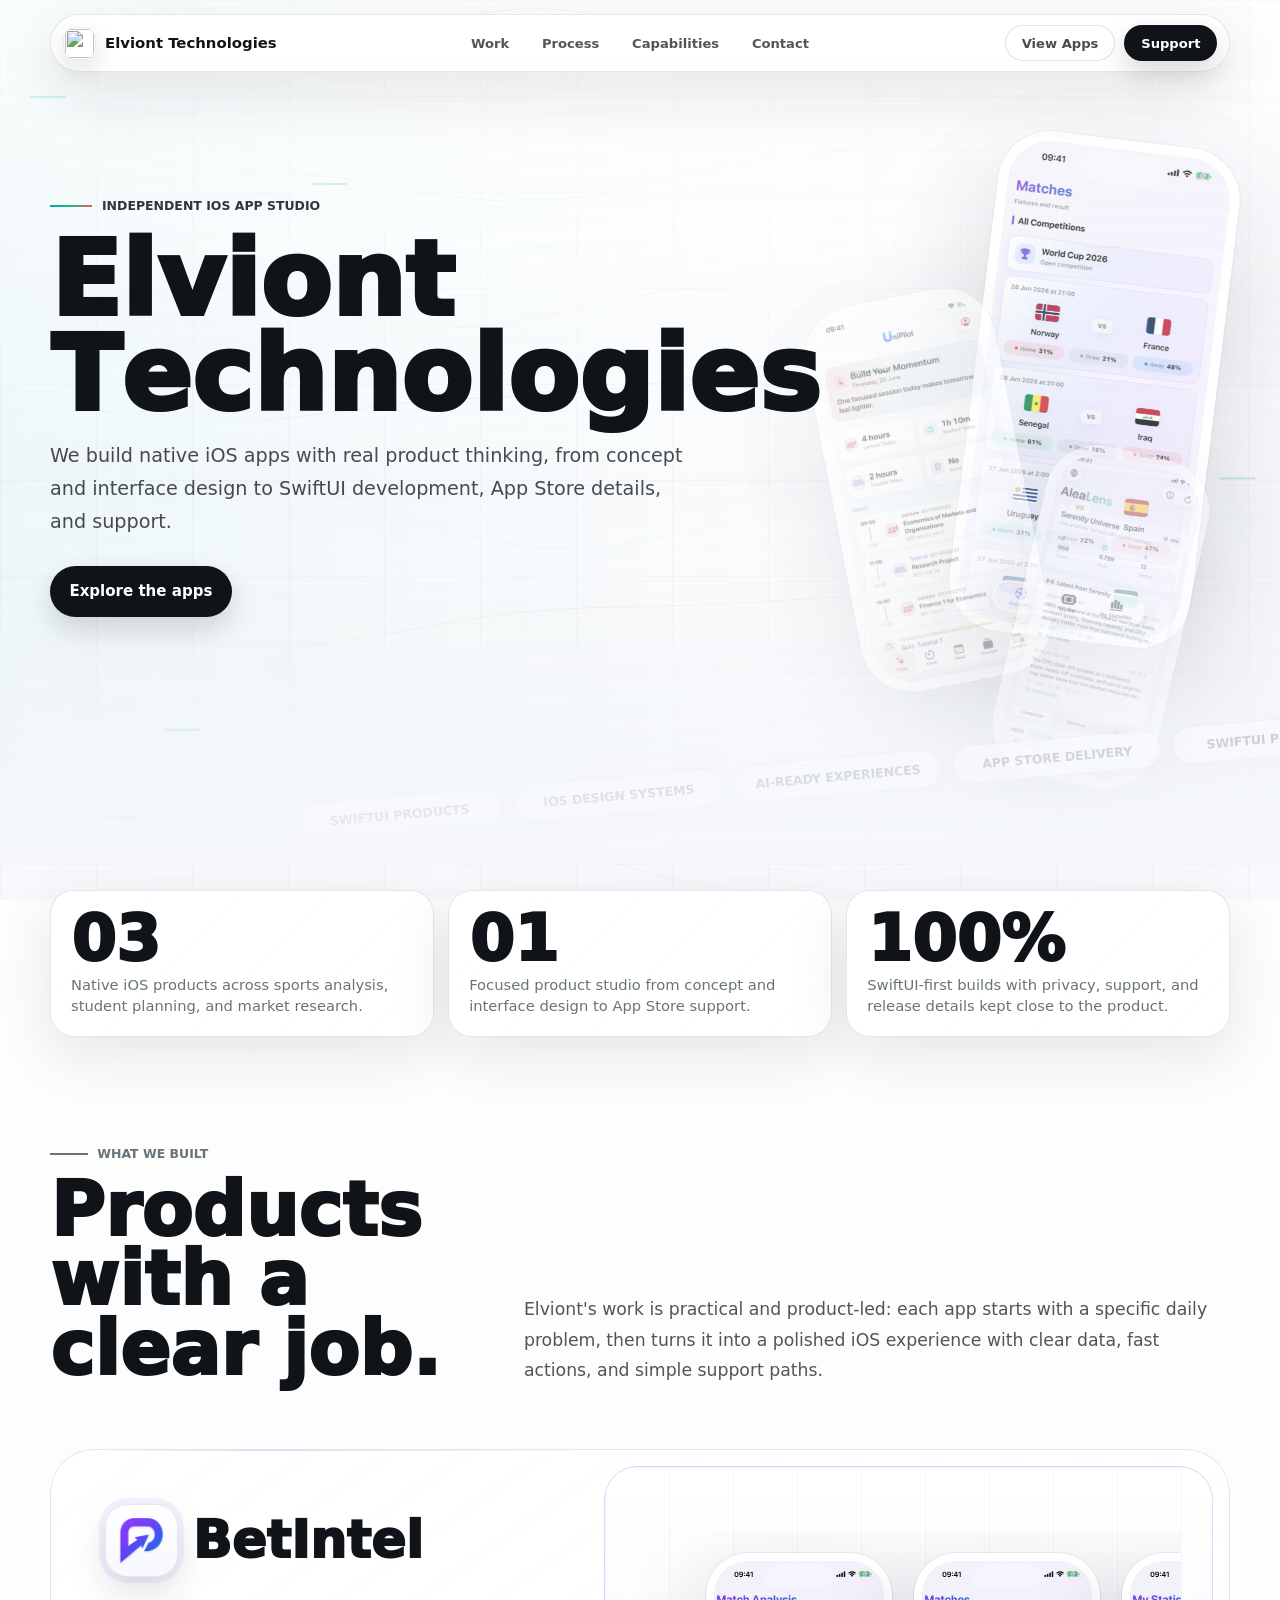
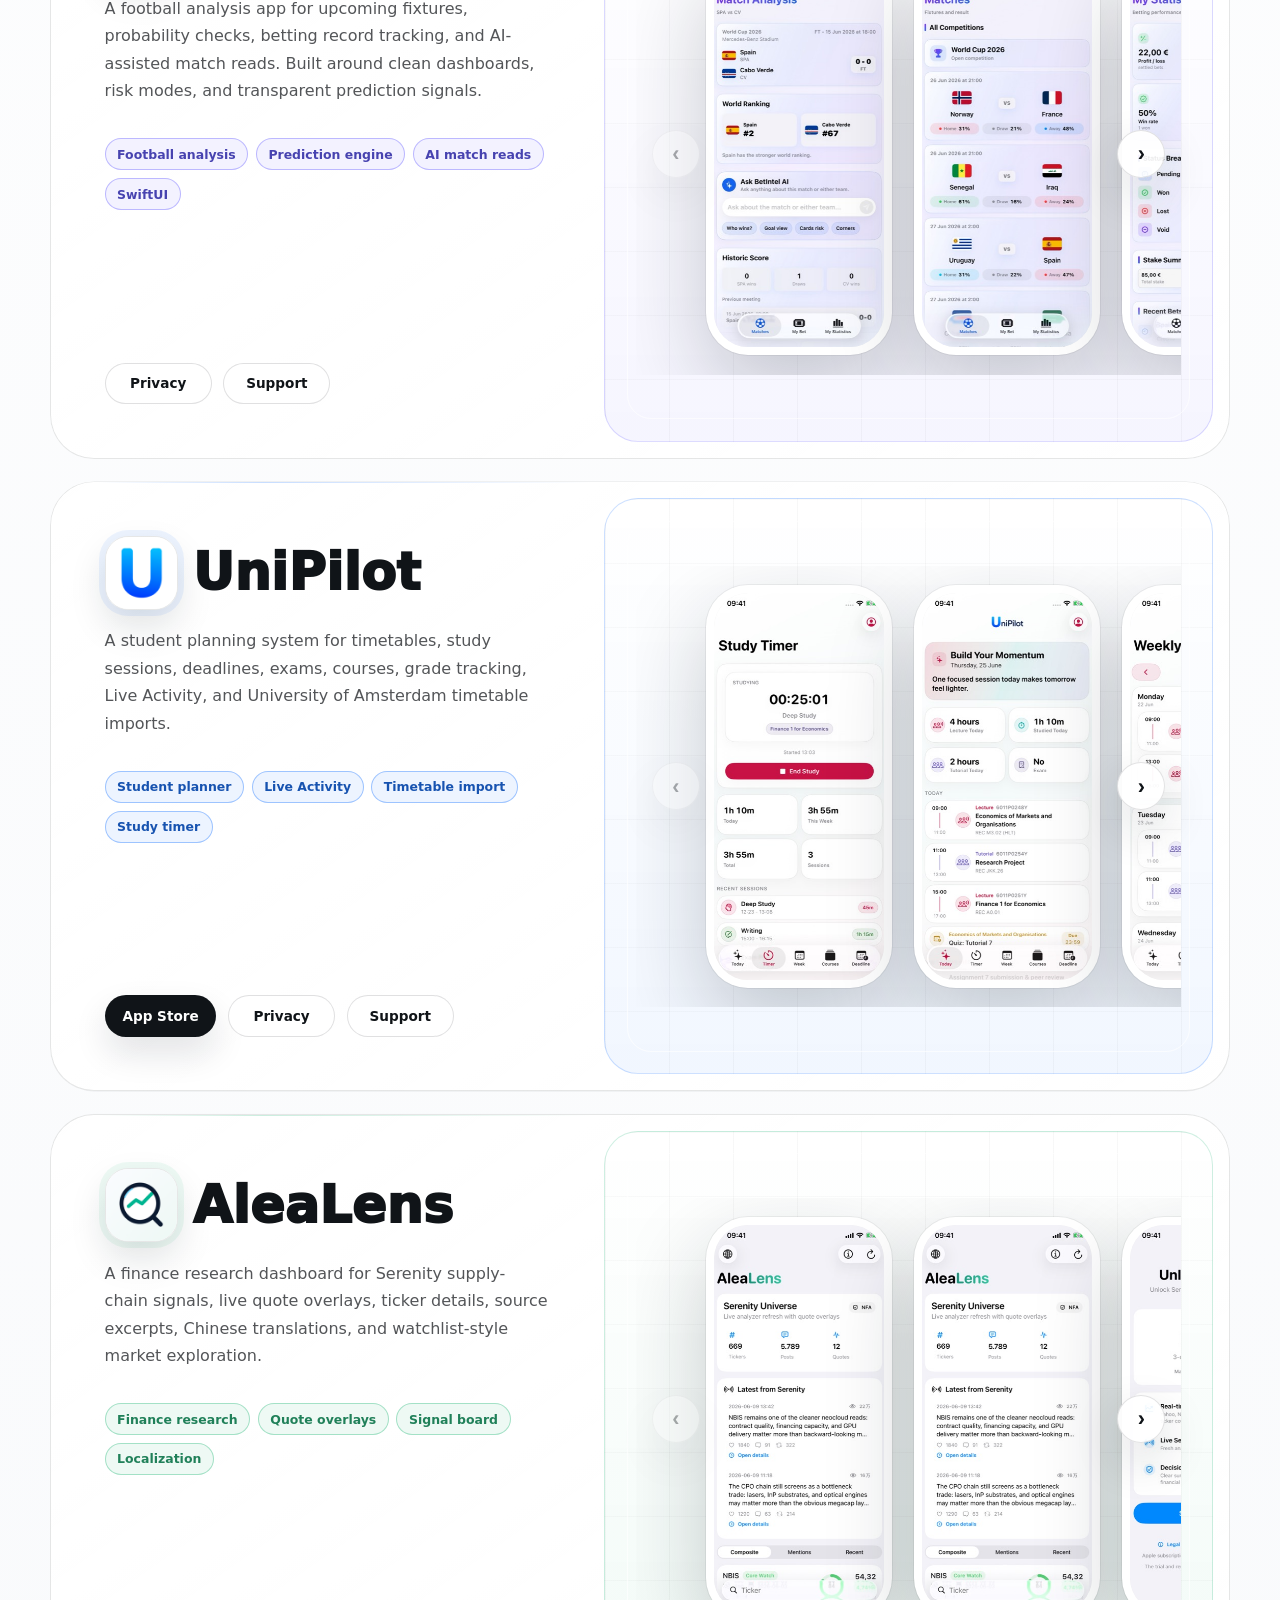
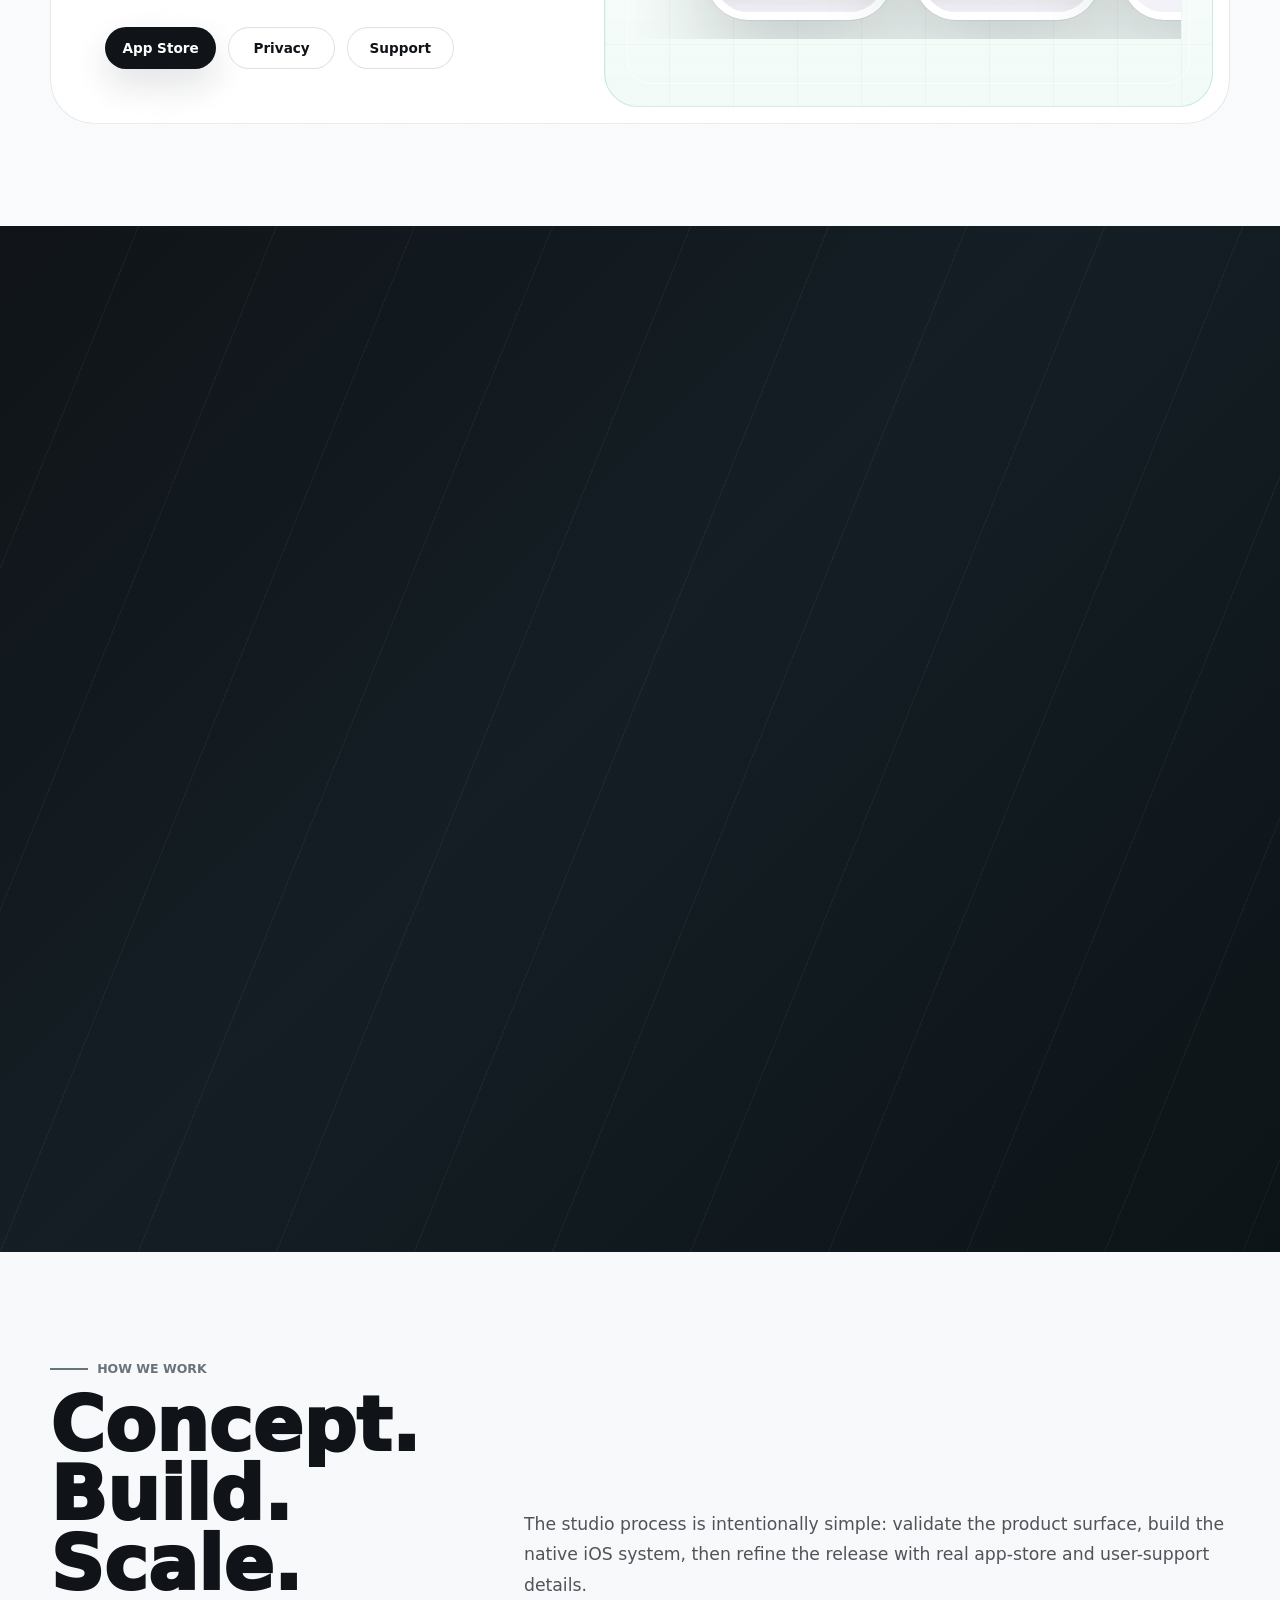
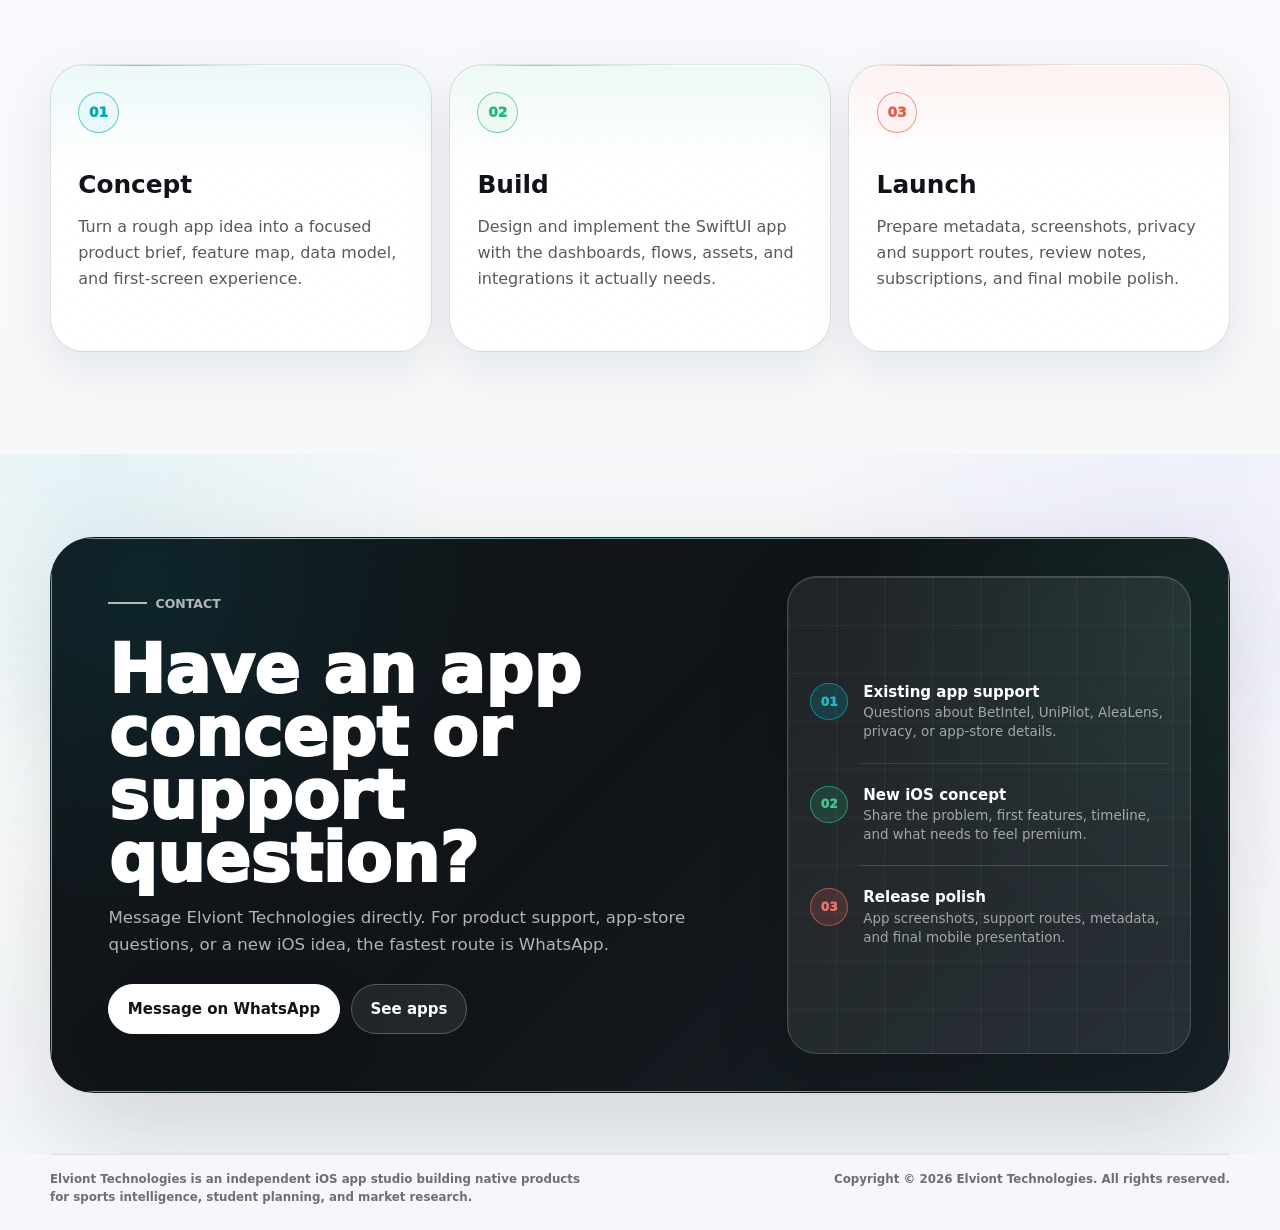
==== commit 658c5084: "Add app screenshot carousels and redesign contact" ====
--- a/index.html
+++ b/index.html
@@ -737,7 +737,6 @@
         position: relative;
         z-index: 1;
         display: grid;
-        grid-template-areas: "phone";
         grid-template-columns: 1fr;
         gap: 0;
         align-items: center;
@@ -769,7 +768,7 @@
       }
 
       .case-card:nth-child(even) .case-visual {
-        grid-template-areas: "phone";
+        grid-template-columns: 1fr;
       }
 
       .phone-frame {
@@ -812,15 +811,34 @@
         object-position: top center;
       }
 
-      .shot-gallery {
+      .shot-carousel {
         position: relative;
         z-index: 2;
-        width: min(100%, 38rem);
-        height: 31.5rem;
-      }
-
-      .shot-frame {
-        position: absolute;
+        display: flex;
+        width: 100%;
+        min-height: 31.5rem;
+        align-items: center;
+      }
+
+      .shot-track {
+        display: flex;
+        width: 100%;
+        gap: clamp(1rem, 2vw, 1.35rem);
+        overflow-x: auto;
+        padding: 1.2rem clamp(3.25rem, 5.5vw, 4.5rem);
+        scroll-behavior: smooth;
+        scroll-padding-inline: clamp(3.25rem, 5.5vw, 4.5rem);
+        scroll-snap-type: x mandatory;
+        scrollbar-width: none;
+      }
+
+      .shot-track::-webkit-scrollbar {
+        display: none;
+      }
+
+      .shot-slide {
+        position: relative;
+        flex: 0 0 min(46%, 16.6rem);
         margin: 0;
         overflow: hidden;
         border: 8px solid rgba(255, 255, 255, 0.9);
@@ -832,13 +850,10 @@
           0 0 0 1px rgba(16, 20, 24, 0.06),
           inset 0 0 0 1px rgba(16, 20, 24, 0.08);
         opacity: 1;
-        --x: 0px;
-        --y: 0px;
-        --rot: 0deg;
-        --scale: 1;
         --lift: 0px;
-        transform: translate(var(--x), calc(var(--y) + var(--lift))) rotate(var(--rot)) scale(var(--scale));
+        transform: translateY(var(--lift));
         transform-origin: center;
+        scroll-snap-align: center;
         transition:
           transform 0.72s cubic-bezier(0.16, 1, 0.3, 1),
           opacity 0.45s ease,
@@ -846,70 +861,68 @@
           box-shadow 0.45s ease;
       }
 
-      .shot-frame img {
+      .shot-slide img {
         width: 100%;
         height: 100%;
         object-fit: cover;
         object-position: top center;
       }
 
-      .shot-main {
+      .case-card:hover .shot-slide,
+      .case-card:focus-within .shot-slide {
+        --lift: -0.55rem;
+        box-shadow:
+          0 42px 100px rgba(18, 28, 38, 0.28),
+          0 0 0 1px rgba(16, 20, 24, 0.06),
+          inset 0 0 0 1px rgba(16, 20, 24, 0.08);
+      }
+
+      .shot-arrow {
+        position: absolute;
         top: 50%;
-        left: 50%;
-        z-index: 4;
-        width: min(48%, 16.3rem);
-        --x: -50%;
-        --y: -50%;
-      }
-
-      .shot-side-one {
-        top: 7%;
-        left: 2%;
-        z-index: 2;
-        width: min(39%, 13.4rem);
-        opacity: 0.86;
-        --rot: -8deg;
-        --scale: 0.94;
-      }
-
-      .shot-side-two {
-        right: 2%;
-        bottom: 7%;
-        z-index: 1;
-        width: min(38%, 13rem);
-        opacity: 0.78;
-        --rot: 7deg;
-        --scale: 0.93;
-      }
-
-      .case-card:nth-child(even) .shot-side-one {
-        right: 2%;
-        left: auto;
-        --rot: 8deg;
-      }
-
-      .case-card:nth-child(even) .shot-side-two {
-        right: auto;
-        left: 2%;
-        --rot: -7deg;
-      }
-
-      .case-card:hover .shot-main,
-      .case-card:focus-within .shot-main {
-        --lift: -0.55rem;
-        --scale: 1.02;
-      }
-
-      .case-card:hover .shot-side-one,
-      .case-card:focus-within .shot-side-one {
-        --lift: -0.25rem;
-        --scale: 0.98;
-      }
-
-      .case-card:hover .shot-side-two,
-      .case-card:focus-within .shot-side-two {
-        --lift: -0.15rem;
-        --scale: 0.96;
+        z-index: 5;
+        display: grid;
+        width: 3rem;
+        height: 3rem;
+        place-items: center;
+        border: 1px solid rgba(16, 20, 24, 0.12);
+        border-radius: 999px;
+        background: rgba(255, 255, 255, 0.92);
+        box-shadow:
+          0 18px 48px rgba(18, 28, 38, 0.16),
+          inset 0 1px 0 rgba(255, 255, 255, 0.95);
+        color: var(--ink);
+        cursor: pointer;
+        font-size: 1.35rem;
+        font-weight: 850;
+        line-height: 1;
+        transform: translateY(-50%);
+        transition:
+          background 0.24s ease,
+          box-shadow 0.24s ease,
+          opacity 0.24s ease,
+          transform 0.24s ease;
+      }
+
+      .shot-arrow:hover,
+      .shot-arrow:focus-visible {
+        background: #fff;
+        box-shadow: 0 24px 60px rgba(18, 28, 38, 0.22);
+        transform: translateY(-50%) scale(1.04);
+      }
+
+      .shot-arrow:disabled {
+        cursor: default;
+        opacity: 0.34;
+        transform: translateY(-50%);
+      }
+
+      .shot-arrow-prev {
+        left: clamp(0.65rem, 1.5vw, 1rem);
+      }
+
+      .shot-arrow-next {
+        right: clamp(0.65rem, 1.5vw, 1rem);
       }
 
       .signal-panel {
@@ -1198,29 +1211,25 @@
       }
 
       .contact-band .section {
-        padding-top: clamp(3.6rem, 6.5vw, 6rem);
-        padding-bottom: clamp(2.6rem, 4.8vw, 4.2rem);
+        padding-top: clamp(3.8rem, 6.5vw, 6.2rem);
+        padding-bottom: clamp(2.5rem, 4.8vw, 4.1rem);
       }
 
       .contact-panel {
         position: relative;
         display: grid;
         max-width: var(--max);
-        grid-template-columns: 1fr;
-        gap: clamp(1.05rem, 2vw, 1.45rem);
-        align-items: start;
+        grid-template-columns: minmax(0, 1.03fr) minmax(20rem, 0.68fr);
+        gap: clamp(1.4rem, 3vw, 2.4rem);
+        align-items: stretch;
         margin: 0 auto;
-        padding: clamp(1rem, 2.1vw, 1.55rem);
-        border: 1px solid rgba(16, 20, 24, 0.105);
+        padding: clamp(1rem, 2vw, 1.35rem);
+        border: 1px solid rgba(16, 20, 24, 0.12);
         border-radius: var(--radius-xl);
         background:
-          linear-gradient(90deg, rgba(16, 20, 24, 0.026) 1px, transparent 1px),
-          linear-gradient(180deg, rgba(16, 20, 24, 0.02) 1px, transparent 1px),
-          radial-gradient(circle at 8% 0%, rgba(0, 167, 181, 0.12), transparent 34%),
-          radial-gradient(circle at 100% 4%, rgba(99, 91, 255, 0.1), transparent 36%),
-          linear-gradient(145deg, rgba(255, 255, 255, 0.98), rgba(255, 255, 255, 0.9)),
-          #fff;
-        background-size: 72px 72px, 72px 72px, 100% 100%, 100% 100%, 100% 100%;
+          radial-gradient(circle at 8% 8%, rgba(0, 167, 181, 0.1), transparent 28%),
+          radial-gradient(circle at 96% 16%, rgba(40, 183, 122, 0.09), transparent 26%),
+          linear-gradient(135deg, #11171c 0%, #101418 46%, #182127 100%);
         box-shadow: var(--shadow-strong);
         overflow: hidden;
       }
@@ -1242,8 +1251,8 @@
         height: 1px;
         border-radius: inherit;
         content: "";
-        background: linear-gradient(90deg, transparent 4%, rgba(0, 167, 181, 0.72) 18%, rgba(99, 91, 255, 0.45) 48%, transparent 76%);
-        opacity: 0.76;
+        background: linear-gradient(90deg, transparent 5%, rgba(255, 255, 255, 0.52) 18%, rgba(0, 167, 181, 0.58) 48%, transparent 82%);
+        opacity: 0.7;
         pointer-events: none;
       }
 
@@ -1254,16 +1263,17 @@
 
       .contact-copy {
         display: grid;
-        grid-template-columns: minmax(0, 1fr) auto;
-        gap: 0.75rem clamp(1rem, 2.4vw, 2rem);
+        grid-template-columns: 1fr;
+        gap: 0.85rem;
         align-items: end;
         align-content: start;
-        padding: clamp(0.7rem, 1.6vw, 1.2rem) clamp(0.75rem, 1.8vw, 1.35rem) 0;
+        padding: clamp(1rem, 2.8vw, 2.3rem);
       }
 
       .contact-copy h2 {
-        max-width: 16ch;
+        max-width: 13.5ch;
         margin: 0;
+        color: #fff;
         font-size: clamp(2.4rem, 5.25vw, 5.35rem);
         line-height: 0.94;
       }
@@ -1271,7 +1281,7 @@
       .contact-copy p {
         max-width: 56ch;
         margin: 0;
-        color: rgba(16, 20, 24, 0.72);
+        color: rgba(255, 255, 255, 0.68);
         font-size: 1.04rem;
         line-height: 1.62;
       }
@@ -1282,12 +1292,29 @@
         grid-column: 1;
       }
 
+      .contact-copy .kicker {
+        color: rgba(255, 255, 255, 0.68);
+      }
+
       .contact-copy .hero-actions {
-        grid-column: 2;
-        grid-row: 2 / span 2;
-        align-self: end;
-        justify-content: flex-end;
-        margin-bottom: 0.15rem;
+        grid-column: 1;
+        grid-row: auto;
+        align-self: start;
+        justify-content: flex-start;
+        margin-top: 0.7rem;
+      }
+
+      .contact-copy .solid-link {
+        border-color: #fff;
+        background: #fff;
+        color: var(--ink);
+        box-shadow: 0 20px 48px rgba(0, 0, 0, 0.18);
+      }
+
+      .contact-copy .ghost-link {
+        border-color: rgba(255, 255, 255, 0.24);
+        background: rgba(255, 255, 255, 0.08);
+        color: #fff;
       }
 
       .contact-card {
@@ -1342,34 +1369,37 @@
 
       .contact-routes {
         display: grid;
-        grid-template-columns: repeat(3, minmax(0, 1fr));
-        align-content: stretch;
-        gap: clamp(0.75rem, 1.6vw, 1rem);
-        padding: 0 clamp(0.1rem, 0.8vw, 0.45rem) clamp(0.1rem, 0.8vw, 0.45rem);
+        align-content: center;
+        gap: 0;
+        margin: clamp(0.65rem, 1.6vw, 1rem);
+        overflow: hidden;
+        border: 1px solid rgba(255, 255, 255, 0.16);
+        border-radius: calc(var(--radius-lg) - 4px);
+        background:
+          linear-gradient(90deg, rgba(255, 255, 255, 0.055) 1px, transparent 1px),
+          linear-gradient(180deg, rgba(255, 255, 255, 0.045) 1px, transparent 1px),
+          rgba(255, 255, 255, 0.07);
+        background-size: 48px 48px, 48px 48px, 100% 100%;
+        box-shadow:
+          inset 0 1px 0 rgba(255, 255, 255, 0.1),
+          0 24px 70px rgba(0, 0, 0, 0.18);
       }
 
       .contact-route {
         position: relative;
         display: grid;
-        grid-template-columns: 1fr;
-        gap: 1rem;
-        align-items: stretch;
-        min-height: 9.2rem;
-        overflow: hidden;
-        border: 1px solid color-mix(in srgb, var(--route-accent), transparent 78%);
-        border-radius: var(--radius);
-        padding: 1.05rem;
-        background:
-          linear-gradient(180deg, color-mix(in srgb, var(--route-accent), white 91%) 0, transparent 38%),
-          linear-gradient(145deg, rgba(255, 255, 255, 0.96), rgba(255, 255, 255, 0.86)),
-          #fff;
-        box-shadow:
-          0 16px 38px rgba(18, 28, 38, 0.08),
-          inset 0 1px 0 rgba(255, 255, 255, 0.92);
+        grid-template-columns: auto minmax(0, 1fr);
+        gap: 0.95rem;
+        align-items: start;
+        min-height: auto;
+        border: 0;
+        border-radius: 0;
+        padding: clamp(1.05rem, 2vw, 1.38rem);
+        background: transparent;
+        box-shadow: none;
         transition:
-          transform 0.28s ease,
-          border-color 0.28s ease,
-          box-shadow 0.28s ease;
+          background 0.28s ease,
+          transform 0.28s ease;
       }
 
       .contact-route:nth-child(1) {
@@ -1386,31 +1416,34 @@
 
       .contact-route::before {
         position: absolute;
-        top: 0;
-        right: 1rem;
-        left: 1rem;
-        height: 2px;
-        border-radius: 999px;
+        right: clamp(1.05rem, 2vw, 1.38rem);
+        bottom: 0;
+        left: clamp(4.55rem, 5.5vw, 4.9rem);
+        height: 1px;
+        border-radius: 0;
         content: "";
-        background: linear-gradient(90deg, color-mix(in srgb, var(--route-accent), transparent 8%), transparent);
+        background: rgba(255, 255, 255, 0.13);
+      }
+
+      .contact-route:last-child::before {
+        display: none;
       }
 
       .contact-route:hover,
       .contact-route:focus-within {
-        border-color: color-mix(in srgb, var(--route-accent), transparent 52%);
-        box-shadow: 0 24px 62px rgba(18, 28, 38, 0.13);
-        transform: translateY(-0.2rem);
+        background: rgba(255, 255, 255, 0.08);
+        transform: translateX(0.18rem);
       }
 
       .contact-route > span {
         display: inline-grid;
-        width: 2.25rem;
-        height: 2.25rem;
+        width: 2.35rem;
+        height: 2.35rem;
         place-items: center;
-        border: 1px solid color-mix(in srgb, var(--route-accent), transparent 54%);
+        border: 1px solid color-mix(in srgb, var(--route-accent), transparent 28%);
         border-radius: 999px;
-        background: color-mix(in srgb, var(--route-accent), white 91%);
-        color: color-mix(in srgb, var(--route-accent), #101418 24%);
+        background: color-mix(in srgb, var(--route-accent), transparent 82%);
+        color: color-mix(in srgb, var(--route-accent), white 16%);
         font-size: 0.76rem;
         font-weight: 950;
       }
@@ -1418,14 +1451,14 @@
       .contact-route strong {
         display: block;
         margin-bottom: 0.16rem;
-        color: var(--ink);
+        color: #fff;
         font-size: 0.94rem;
         font-weight: 900;
       }
 
       .contact-route p {
         margin: 0;
-        color: rgba(16, 20, 24, 0.6);
+        color: rgba(255, 255, 255, 0.58);
         font-size: 0.84rem;
         line-height: 1.42;
       }
@@ -1490,66 +1523,6 @@
         white-space: nowrap;
       }
 
-      .support-fab {
-        position: fixed;
-        right: max(1rem, env(safe-area-inset-right));
-        bottom: max(1rem, env(safe-area-inset-bottom));
-        z-index: 30;
-        display: inline-flex;
-        align-items: center;
-        gap: 0.58rem;
-        min-height: 3rem;
-        padding: 0 0.82rem 0 0.62rem;
-        border: 1px solid rgba(16, 20, 24, 0.11);
-        border-radius: 999px;
-        background: #fff;
-        box-shadow:
-          0 18px 52px rgba(18, 28, 38, 0.18),
-          inset 0 1px 0 rgba(255, 255, 255, 0.9);
-        color: var(--ink);
-        font-size: 0.88rem;
-        font-weight: 850;
-        text-decoration: none;
-        opacity: 1;
-        transition:
-          opacity 0.24s ease,
-          transform 0.24s ease,
-          box-shadow 0.24s ease;
-      }
-
-      .support-fab:hover,
-      .support-fab:focus-visible {
-        box-shadow: 0 24px 66px rgba(18, 28, 38, 0.22);
-        transform: translateY(-2px);
-      }
-
-      .support-fab.is-hidden {
-        opacity: 0;
-        pointer-events: none;
-        transform: translateY(0.6rem);
-      }
-
-      .support-icon {
-        display: grid;
-        width: 2rem;
-        height: 2rem;
-        place-items: center;
-        border-radius: 999px;
-        background: linear-gradient(135deg, #20d466, #0aa857);
-        color: #fff;
-        box-shadow: 0 8px 20px rgba(10, 168, 87, 0.28);
-      }
-
-      .support-icon svg {
-        width: 1.05rem;
-        height: 1.05rem;
-        fill: none;
-        stroke: currentColor;
-        stroke-linecap: round;
-        stroke-linejoin: round;
-        stroke-width: 2;
-      }
-
       .reveal {
         opacity: 0;
         transform: translateY(2.4rem);
@@ -1593,12 +1566,7 @@
           transform 0.95s cubic-bezier(0.16, 1, 0.3, 1) 0.14s;
       }
 
-      .work-grid .case-card.reveal .phone-frame {
-        transform: translateY(4rem) scale(1.035);
-        transition: transform 1.15s cubic-bezier(0.16, 1, 0.3, 1) 0.2s;
-      }
-
-      .work-grid .case-card.reveal .shot-frame {
+      .work-grid .case-card.reveal .shot-slide {
         opacity: 0;
         filter: blur(10px);
         --lift: 4rem;
@@ -1616,19 +1584,10 @@
         transform: translateY(0);
       }
 
-      .work-grid .case-card.reveal.is-visible .phone-frame {
-        transform: translateY(0) scale(1);
-      }
-
-      .work-grid .case-card.reveal.is-visible .shot-frame {
+      .work-grid .case-card.reveal.is-visible .shot-slide {
         opacity: 1;
         filter: blur(0);
         --lift: 0px;
-      }
-
-      .work-grid .case-card.reveal.is-visible:hover .phone-frame,
-      .work-grid .case-card.reveal.is-visible:focus-within .phone-frame {
-        transform: translateY(-0.45rem) scale(1);
       }
 
       @keyframes field-shift {
@@ -1697,8 +1656,7 @@
 
         .work-grid .case-card.reveal,
         .work-grid .case-card.reveal .case-copy,
-        .work-grid .case-card.reveal .phone-frame,
-        .work-grid .case-card.reveal .shot-frame {
+        .work-grid .case-card.reveal .shot-slide {
           clip-path: none;
           filter: none;
           transition-delay: 0s;
@@ -1818,8 +1776,6 @@
         }
 
         .case-visual {
-          grid-template-areas:
-            "phone";
           grid-template-columns: 1fr;
           min-height: 30rem;
           gap: 0;
@@ -1828,50 +1784,20 @@
           border-radius: calc(var(--radius-lg) - 8px);
         }
 
-        .phone-frame,
-        .case-card:nth-child(even) .phone-frame {
-          right: auto;
-          left: auto;
-          width: min(84%, 16.8rem);
-          justify-self: center;
-          transform: translateY(0);
-        }
-
-        .case-card:hover .phone-frame,
-        .case-card:focus-within .phone-frame {
-          transform: rotate(0deg) translateY(-0.3rem);
-        }
-
-        .shot-gallery {
-          width: min(100%, 32rem);
-          height: 27.5rem;
-        }
-
-        .shot-frame {
+        .shot-carousel {
+          min-height: 27.5rem;
+        }
+
+        .shot-track {
+          gap: 0.85rem;
+          padding: 1rem 2.9rem;
+          scroll-padding-inline: 2.9rem;
+        }
+
+        .shot-slide {
+          flex-basis: min(68%, 15.4rem);
           border-width: 7px;
           border-radius: 36px;
-        }
-
-        .shot-main {
-          width: min(54%, 15.4rem);
-        }
-
-        .shot-side-one {
-          width: min(40%, 12.3rem);
-          left: 0;
-        }
-
-        .shot-side-two {
-          width: min(39%, 12rem);
-          right: 0;
-        }
-
-        .case-card:nth-child(even) .shot-side-one {
-          right: 0;
-        }
-
-        .case-card:nth-child(even) .shot-side-two {
-          left: 0;
         }
 
         .signal-panel {
@@ -2027,44 +1953,26 @@
           padding: 0.76rem;
         }
 
-        .phone-frame,
-        .case-card:nth-child(even) .phone-frame {
-          width: min(86%, 16.2rem);
-          bottom: auto;
-          border-radius: 46px;
-        }
-
-        .shot-gallery {
-          height: 23.25rem;
-        }
-
-        .shot-frame {
+        .shot-carousel {
+          min-height: 23.25rem;
+        }
+
+        .shot-track {
+          gap: 0.72rem;
+          padding: 0.8rem 2.35rem;
+          scroll-padding-inline: 2.35rem;
+        }
+
+        .shot-slide {
+          flex-basis: min(74%, 13.6rem);
           border-width: 6px;
           border-radius: 32px;
         }
 
-        .shot-main {
-          width: min(60%, 13.6rem);
-        }
-
-        .shot-side-one {
-          top: 8%;
-          left: -3%;
-          width: min(43%, 10.8rem);
-        }
-
-        .shot-side-two {
-          right: -3%;
-          bottom: 9%;
-          width: min(42%, 10.6rem);
-        }
-
-        .case-card:nth-child(even) .shot-side-one {
-          right: -3%;
-        }
-
-        .case-card:nth-child(even) .shot-side-two {
-          left: -3%;
+        .shot-arrow {
+          width: 2.55rem;
+          height: 2.55rem;
+          font-size: 1.15rem;
         }
 
         .footer {
@@ -2108,18 +2016,6 @@
           border-radius: var(--radius);
         }
 
-        .support-fab {
-          right: 0.75rem;
-          bottom: 0.75rem;
-          min-height: 2.58rem;
-          padding: 0 0.72rem 0 0.45rem;
-          font-size: 0.76rem;
-        }
-
-        .support-icon {
-          width: 1.82rem;
-          height: 1.82rem;
-        }
       }
     </style>
   </head>
@@ -2225,17 +2121,21 @@
                 <a href="/betintel/support/">Support</a>
               </div>
             </div>
-            <div class="case-visual" aria-hidden="true">
-              <div class="shot-gallery">
-                <figure class="shot-frame shot-side-one">
-                  <img src="[data-uri]" alt="" decoding="async" loading="lazy" />
+            <div class="case-visual">
+              <div class="shot-carousel" data-carousel aria-label="BetIntel screenshots">
+                <button class="shot-arrow shot-arrow-prev" type="button" aria-label="Previous BetIntel screenshot">&#8249;</button>
+                <div class="shot-track" tabindex="0">
+                <figure class="shot-slide">
+                  <img src="[data-uri]" alt="BetIntel match analysis screenshot" decoding="async" loading="lazy" />
                 </figure>
-                <figure class="shot-frame shot-main">
-                  <img src="[data-uri]" alt="" decoding="async" loading="lazy" />
+                <figure class="shot-slide">
+                  <img src="[data-uri]" alt="BetIntel fixtures screenshot" decoding="async" loading="lazy" />
                 </figure>
-                <figure class="shot-frame shot-side-two">
-                  <img src="[data-uri]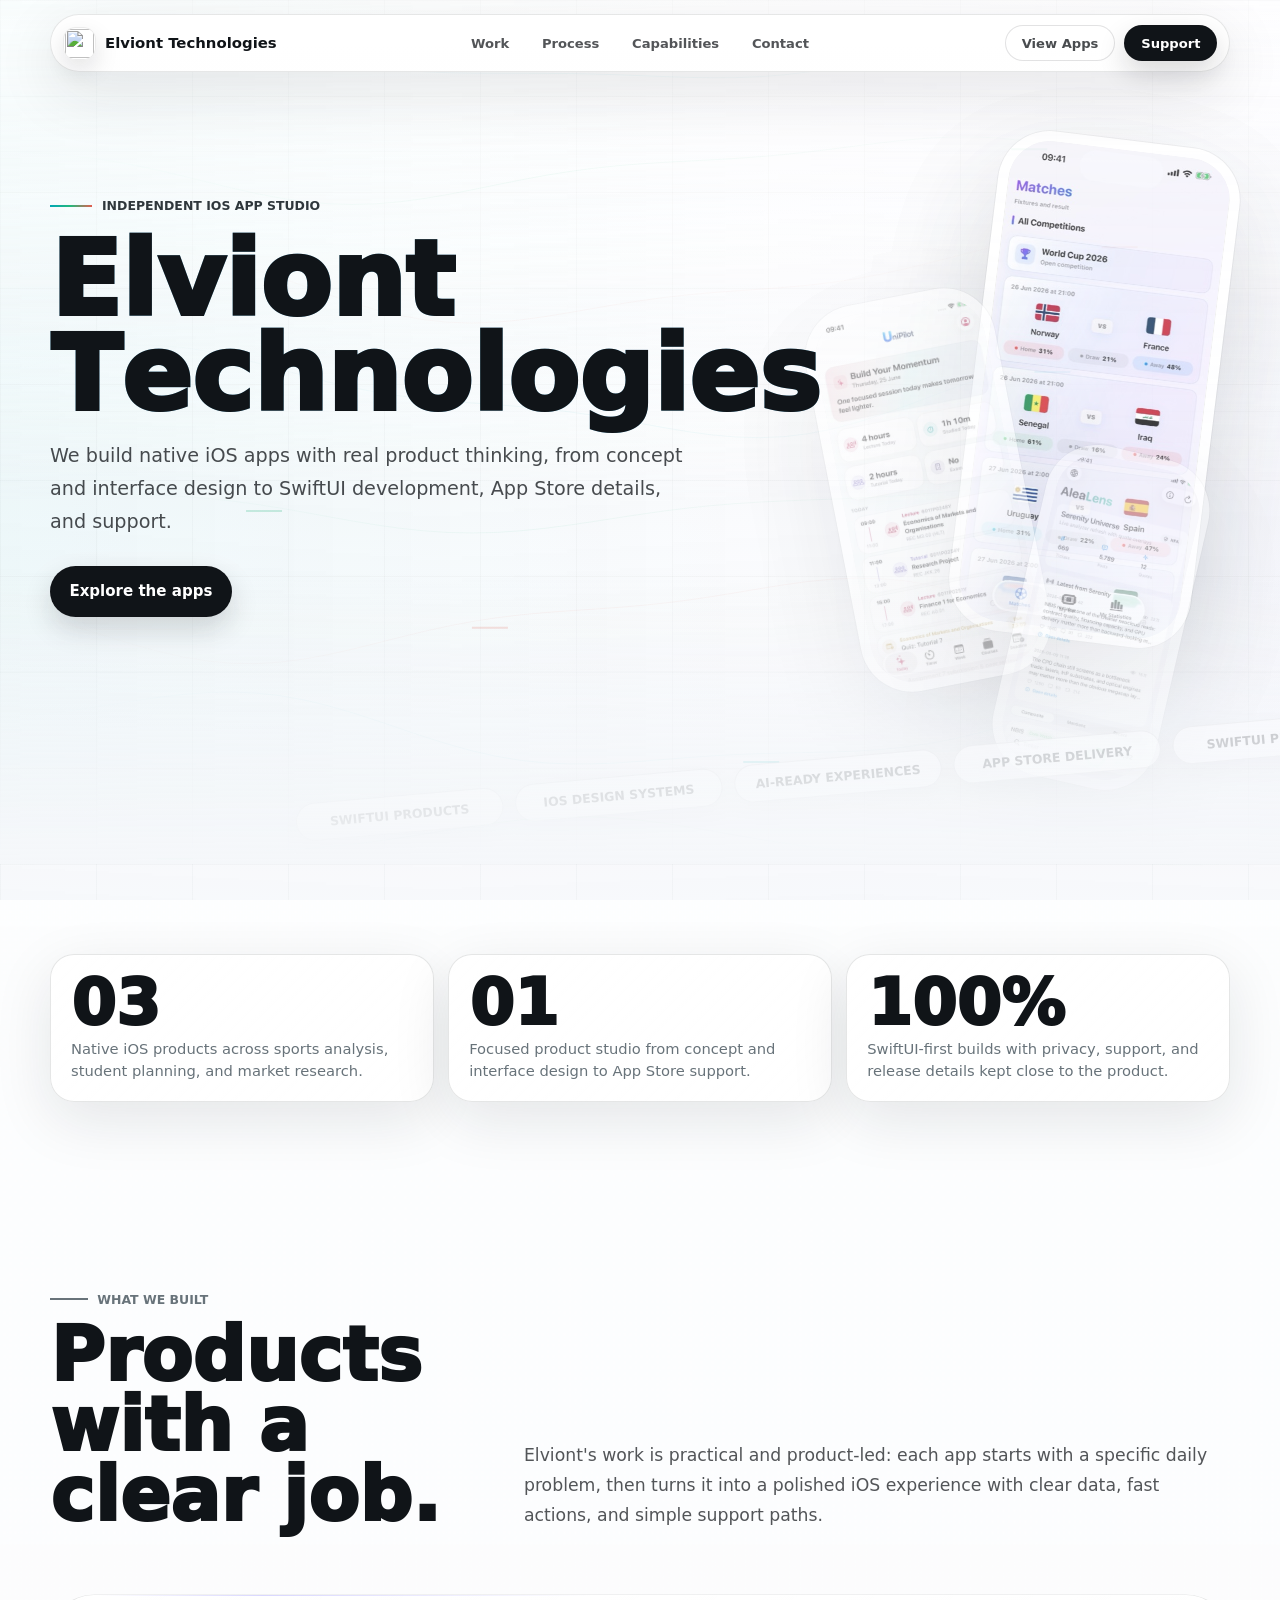
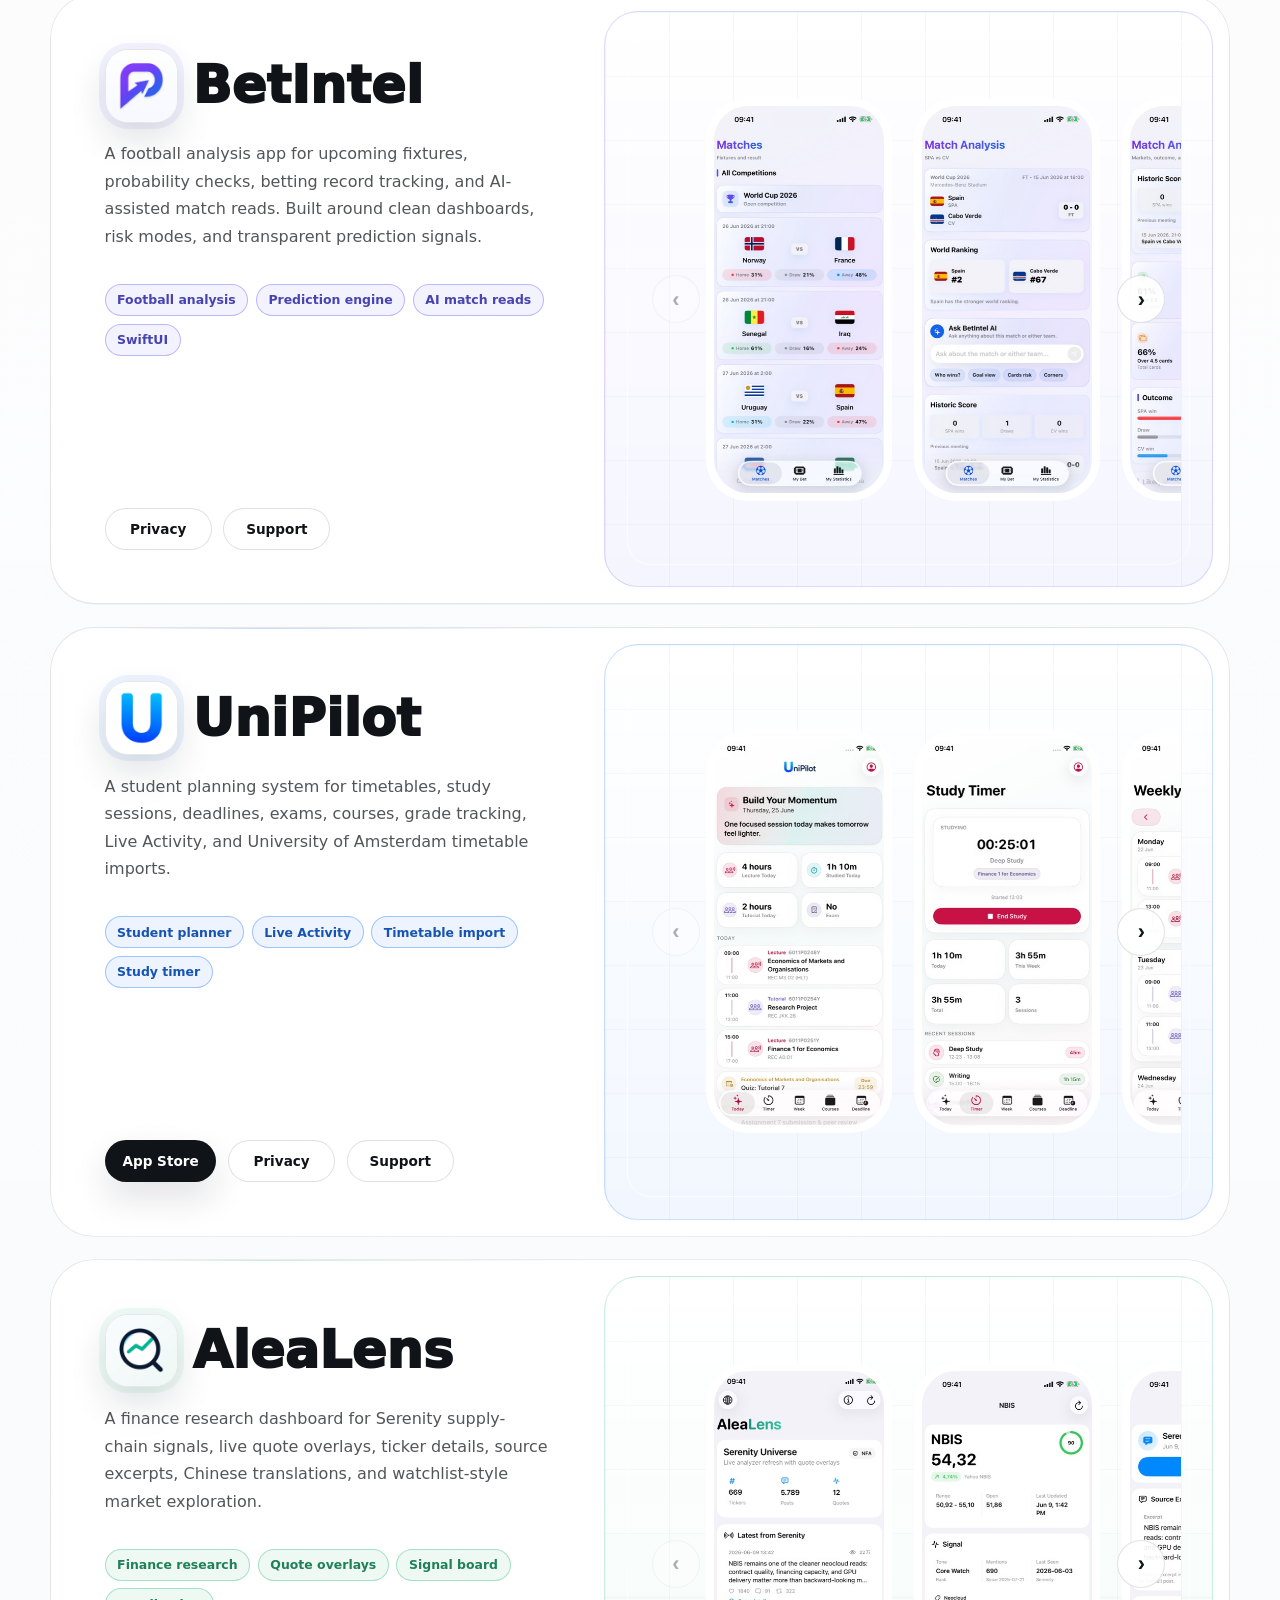
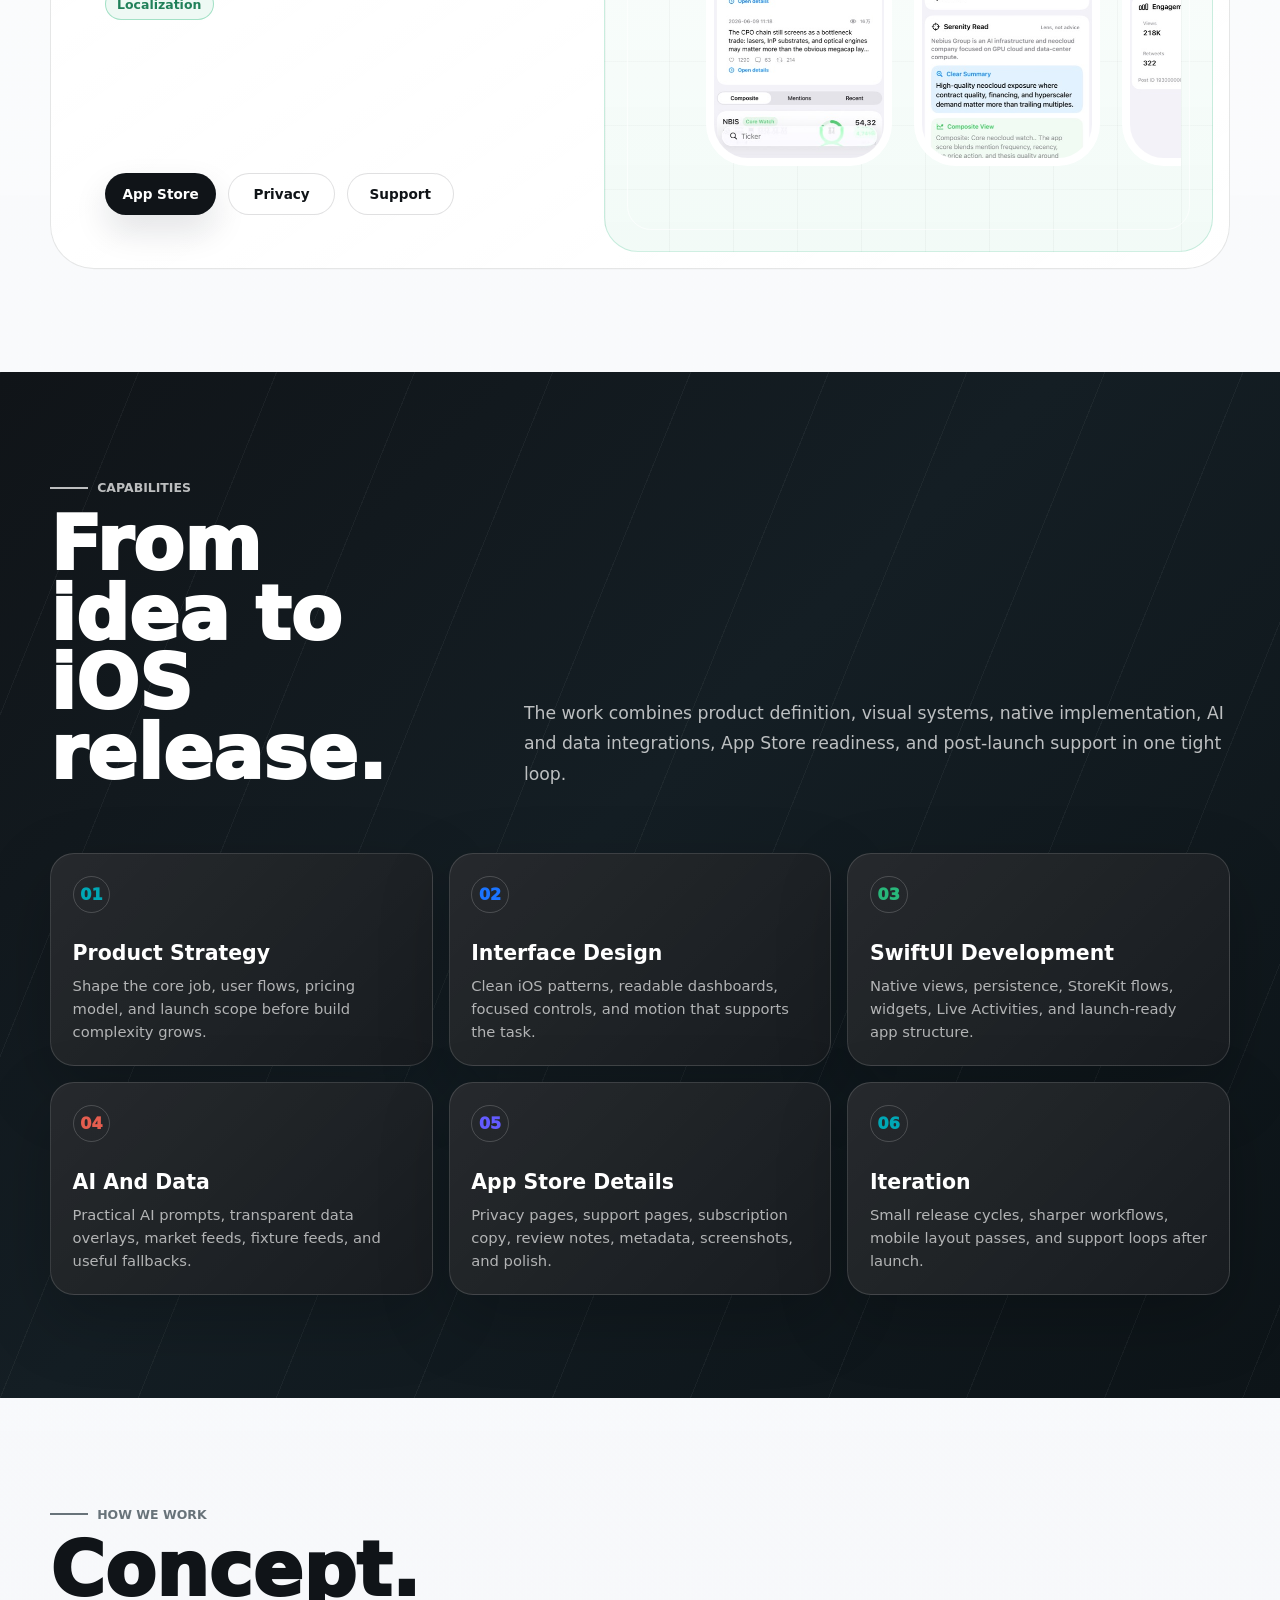
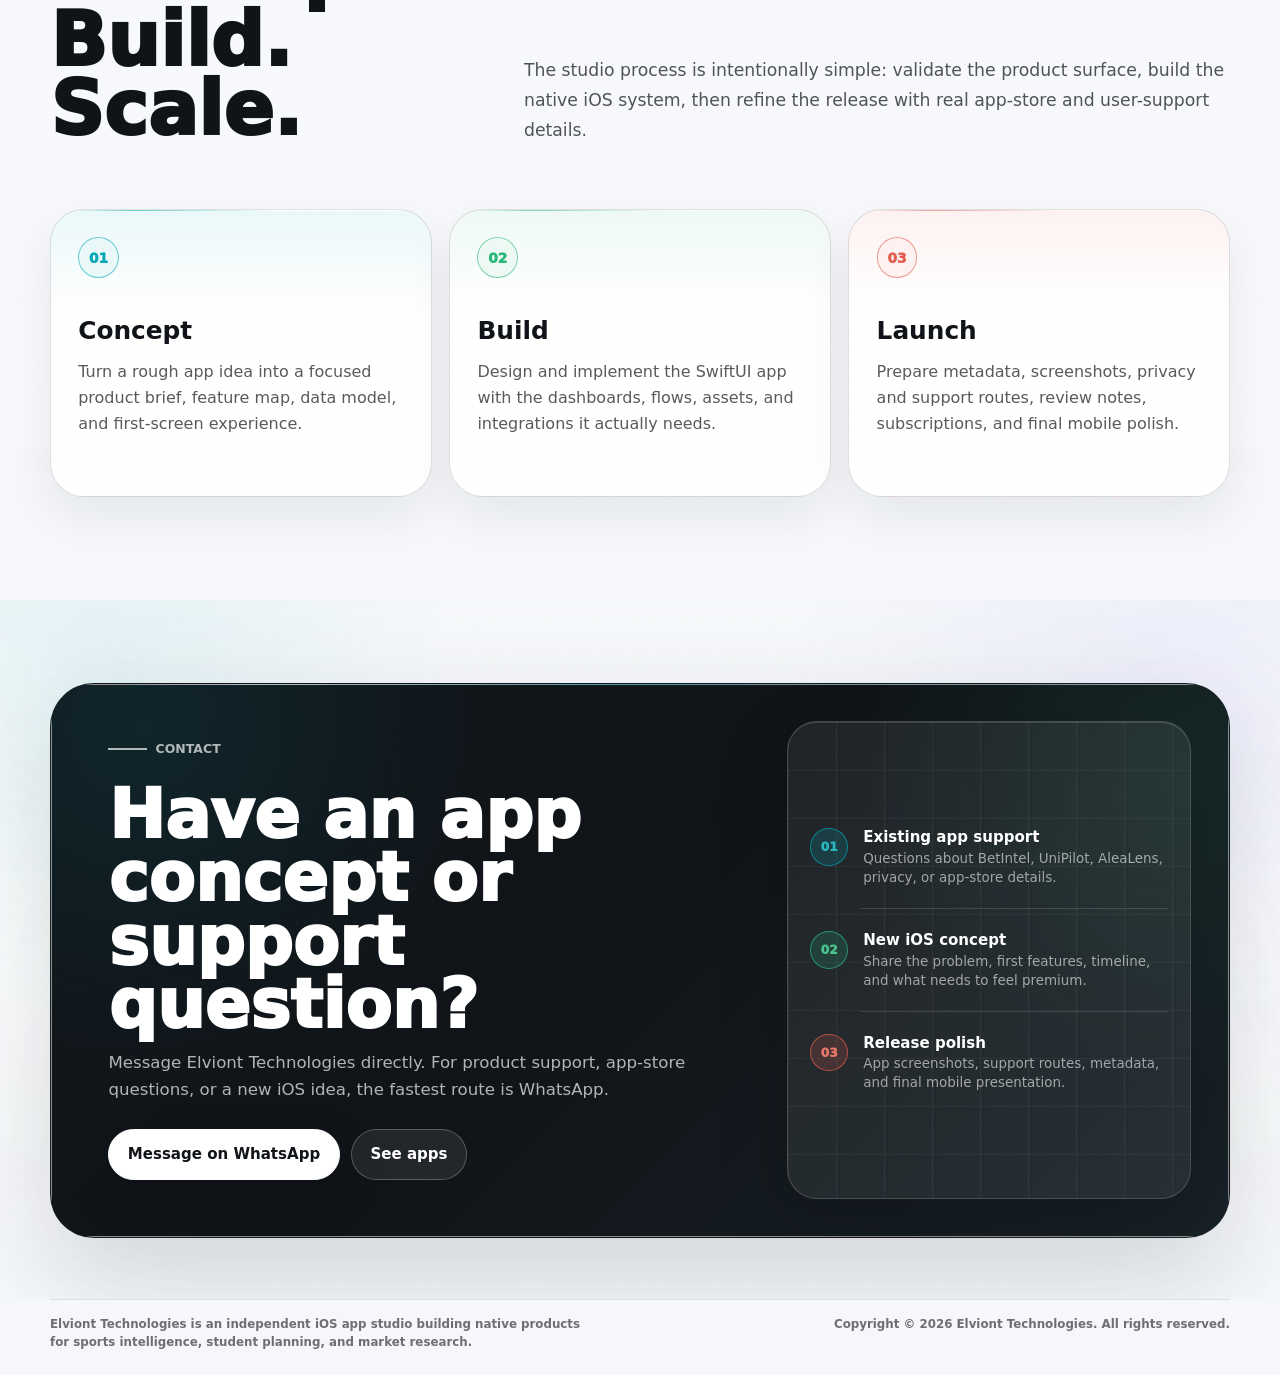
==== commit a480b813: "Center proof cards and update favicon" ====
--- a/index.html
+++ b/index.html
@@ -1,2539 +1,2585 @@
-<!doctype html>
-<html lang="en">
-  <head>
-    <meta charset="UTF-8" />
-    <meta name="viewport" content="width=device-width, initial-scale=1.0" />
-    <meta
-      name="description"
-      content="Elviont Technologies is an iOS app studio building native SwiftUI products across sports intelligence, student planning, and market research."
-    />
-    <title>Elviont Technologies</title>
-    <link rel="icon" type="image/png" sizes="256x256" href="[data-uri]" />
-    <link rel="icon" type="image/svg+xml" href="/favicon.svg?v=20260708-large" />
-    <link rel="icon" href="/favicon.ico?v=20260708-large" sizes="any" />
-    <link rel="apple-touch-icon" sizes="180x180" href="/apple-touch-icon.png?v=20260708-large" />
-    <style>
-      :root {
-        --ink: #101418;
-        --ink-soft: #2f373c;
-        --muted: #68737a;
-        --paper: #f5f7fa;
-        --paper-warm: #fbfcfd;
-        --white: #ffffff;
-        --line: rgba(16, 20, 24, 0.13);
-        --line-strong: rgba(16, 20, 24, 0.22);
-        --cyan: #00a7b5;
-        --blue: #1b74ff;
-        --green: #28b77a;
-        --coral: #e35d4f;
-        --violet: #635bff;
-        --shadow: 0 24px 70px rgba(18, 28, 38, 0.12);
-        --shadow-strong: 0 38px 110px rgba(18, 28, 38, 0.17);
-        --shadow-soft: 0 18px 58px rgba(18, 28, 38, 0.1);
-        --radius: 24px;
-        --radius-lg: 34px;
-        --radius-xl: 44px;
-        --max: 1180px;
-      }
-
-      * {
-        box-sizing: border-box;
-      }
-
-      html {
-        scroll-behavior: smooth;
-        background: var(--paper);
-      }
-
-      body {
-        min-width: 320px;
-        margin: 0;
-        padding-bottom: 0;
-        overflow-x: hidden;
-        background:
-          linear-gradient(180deg, rgba(255, 255, 255, 0.94), rgba(245, 247, 250, 0.98)),
-          var(--paper);
-        color: var(--ink);
-        font-family:
-          Inter, ui-sans-serif, system-ui, -apple-system, BlinkMacSystemFont, "Segoe UI",
-          sans-serif;
-        -webkit-font-smoothing: antialiased;
-        text-rendering: optimizeLegibility;
-      }
-
-      body::before {
-        position: fixed;
-        inset: 0;
-        z-index: 0;
-        pointer-events: none;
-        content: "";
-        background:
-          linear-gradient(90deg, rgba(16, 20, 24, 0.028) 1px, transparent 1px),
-          linear-gradient(180deg, rgba(16, 20, 24, 0.028) 1px, transparent 1px),
-          linear-gradient(180deg, rgba(255, 255, 255, 0.74), rgba(245, 247, 250, 0.9)),
-          linear-gradient(90deg, rgba(0, 167, 181, 0.038), transparent 34%, rgba(99, 91, 255, 0.032) 67%, transparent);
-        background-size: 96px 96px, 96px 96px, 100% 100%, 100% 100%;
-        opacity: 0.86;
-        animation: field-shift 30s ease-in-out infinite alternate;
-      }
-
-      a {
-        color: inherit;
-      }
-
-      img {
-        display: block;
-        max-width: 100%;
-      }
-
-      .motion-field {
-        position: fixed;
-        inset: 0;
-        z-index: 0;
-        width: 100%;
-        height: 100%;
-        pointer-events: none;
-      }
-
-      .page {
-        position: relative;
-        z-index: 1;
-      }
-
-      .site-header {
-        position: fixed;
-        top: 14px;
-        left: 50%;
-        z-index: 20;
-        display: grid;
-        width: min(var(--max), calc(100% - 28px));
-        grid-template-columns: 1fr auto 1fr;
-        align-items: center;
-        gap: 1rem;
-        padding: 0.64rem 0.72rem;
-        border: 1px solid rgba(16, 20, 24, 0.1);
-        border-radius: 999px;
-        background:
-          linear-gradient(180deg, rgba(255, 255, 255, 0.9), rgba(255, 255, 255, 0.68)),
-          rgba(255, 255, 255, 0.78);
-        box-shadow:
-          0 20px 62px rgba(24, 31, 38, 0.11),
-          inset 0 1px 0 rgba(255, 255, 255, 0.9);
-        backdrop-filter: blur(22px);
-        transform: translateX(-50%);
-      }
-
-      .brand-link {
-        display: inline-flex;
-        align-items: center;
-        gap: 0.58rem;
-        width: max-content;
-        color: var(--ink);
-        font-size: 0.93rem;
-        font-weight: 850;
-        text-decoration: none;
-      }
-
-      .brand-mark {
-        display: grid;
-        width: 2.08rem;
-        height: 2.08rem;
-        place-items: center;
-        overflow: hidden;
-        border: 1px solid rgba(16, 20, 24, 0.08);
-        border-radius: 0.78rem;
-        background: rgba(255, 255, 255, 0.9);
-        box-shadow:
-          0 10px 24px rgba(16, 20, 24, 0.12),
-          inset 0 1px 0 rgba(255, 255, 255, 0.9);
-      }
-
-      .brand-mark img {
-        width: 100%;
-        height: 100%;
-        padding: 0.08rem;
-        object-fit: contain;
-      }
-
-      .nav-links {
-        display: inline-flex;
-        align-items: center;
-        justify-content: center;
-        gap: 0.45rem;
-      }
-
-      .nav-links a,
-      .ghost-link,
-      .solid-link {
-        display: inline-flex;
-        min-height: 2.25rem;
-        align-items: center;
-        justify-content: center;
-        border-radius: 999px;
-        font-size: 0.82rem;
-        font-weight: 760;
-        letter-spacing: 0;
-        text-decoration: none;
-        transition:
-          transform 0.24s ease,
-          background 0.24s ease,
-          color 0.24s ease,
-          border-color 0.24s ease,
-          box-shadow 0.24s ease;
-      }
-
-      .nav-links a {
-        padding: 0 0.8rem;
-        color: rgba(16, 20, 24, 0.72);
-      }
-
-      .nav-links a:hover,
-      .nav-links a:focus-visible {
-        background: rgba(16, 20, 24, 0.06);
-        color: var(--ink);
-      }
-
-      .header-actions {
-        display: inline-flex;
-        justify-content: end;
-        gap: 0.55rem;
-      }
-
-      .ghost-link,
-      .solid-link {
-        padding: 0 1rem;
-        border: 1px solid rgba(16, 20, 24, 0.12);
-      }
-
-      .ghost-link {
-        background: rgba(255, 255, 255, 0.62);
-        color: rgba(16, 20, 24, 0.76);
-      }
-
-      .solid-link {
-        border-color: rgba(16, 20, 24, 0.95);
-        background: var(--ink);
-        color: #fff;
-        box-shadow: 0 12px 28px rgba(16, 20, 24, 0.16);
-      }
-
-      .ghost-link:hover,
-      .ghost-link:focus-visible,
-      .solid-link:hover,
-      .solid-link:focus-visible {
-        transform: translateY(-2px);
-      }
-
-      .solid-link:hover,
-      .solid-link:focus-visible {
-        box-shadow: 0 18px 36px rgba(16, 20, 24, 0.2);
-      }
-
-      .hero {
-        position: relative;
-        min-height: 96svh;
-        overflow: hidden;
-        padding: clamp(7.6rem, 12vw, 10rem) 1.15rem 4.7rem;
-      }
-
-      .hero::before {
-        position: absolute;
-        inset: 0;
-        z-index: 0;
-        pointer-events: none;
-        content: "";
-        background:
-          linear-gradient(180deg, rgba(255, 255, 255, 0.64), transparent 58%),
-          linear-gradient(90deg, rgba(0, 167, 181, 0.08), transparent 34%, rgba(99, 91, 255, 0.055) 68%, transparent),
-          linear-gradient(180deg, transparent 0 58%, rgba(16, 20, 24, 0.025) 58% 58.4%, transparent 58.4%);
-        background-size: 100% 100%, 180% 100%, 100% 260px;
-        opacity: 0.62;
-        animation: hero-beams 22s ease-in-out infinite alternate;
-      }
-
-      .hero::after {
-        position: absolute;
-        right: 0;
-        bottom: 0;
-        left: 0;
-        z-index: 2;
-        height: 34%;
-        pointer-events: none;
-        content: "";
-        background: linear-gradient(180deg, transparent, rgba(245, 247, 250, 0.98));
-      }
-
-      .hero-inner {
-        position: relative;
-        z-index: 3;
-        width: min(var(--max), 100%);
-        margin: 0 auto;
-      }
-
-      .hero-copy {
-        width: min(760px, 100%);
-        padding-top: clamp(1.5rem, 3vw, 3.2rem);
-      }
-
-      .eyebrow {
-        display: inline-flex;
-        align-items: center;
-        gap: 0.65rem;
-        margin: 0 0 1.2rem;
-        color: var(--ink-soft);
-        font-size: 0.78rem;
-        font-weight: 850;
-        letter-spacing: 0;
-        text-transform: uppercase;
-      }
-
-      .eyebrow::before {
-        width: 2.6rem;
-        height: 2px;
-        content: "";
-        background: linear-gradient(90deg, var(--cyan), var(--green), var(--coral));
-      }
-
-      h1,
-      h2,
-      h3,
-      p {
-        margin-top: 0;
-      }
-
-      h1 {
-        max-width: 760px;
-        margin-bottom: 1.05rem;
-        font-size: clamp(4.1rem, 8.1vw, 7.8rem);
-        font-weight: 950;
-        line-height: 0.92;
-        letter-spacing: 0;
-      }
-
-      .glow-title .word {
-        display: inline-block;
-        white-space: nowrap;
-      }
-
-      .glow-title .char {
-        --hot: 0;
-        display: inline-block;
-        color: color-mix(in srgb, var(--ink), var(--cyan) calc(var(--hot) * 46%));
-        text-shadow:
-          0 0 calc(var(--hot) * 18px) rgba(0, 167, 181, 0.42),
-          0 0 calc(var(--hot) * 42px) rgba(99, 91, 255, 0.2);
-        transform: translateY(calc(var(--hot) * -0.045em));
-        transition:
-          color 0.16s ease,
-          text-shadow 0.16s ease,
-          transform 0.16s ease;
-      }
-
-      .lead {
-        width: min(640px, 100%);
-        margin-bottom: 1.75rem;
-        color: rgba(16, 20, 24, 0.76);
-        font-size: clamp(1.06rem, 1.5vw, 1.22rem);
-        line-height: 1.7;
-      }
-
-      .hero-actions {
-        display: flex;
-        flex-wrap: wrap;
-        gap: 0.72rem;
-        align-items: center;
-      }
-
-      .hero-actions a {
-        min-height: 3.15rem;
-        padding: 0 1.15rem;
-        font-size: 0.94rem;
-      }
-
-      .proof-row {
-        display: grid;
-        width: min(var(--max), calc(100% - 2.3rem));
-        grid-template-columns: repeat(3, 1fr);
-        gap: 0.9rem;
-        margin: clamp(1rem, 2vw, 1.6rem) auto 0;
-        border-radius: var(--radius-lg);
-      }
-
-      .proof {
-        min-height: 9rem;
-        padding: 1.25rem;
-        border: 1px solid rgba(16, 20, 24, 0.105);
-        border-radius: var(--radius);
-        background:
-          linear-gradient(135deg, rgba(255, 255, 255, 0.96), rgba(255, 255, 255, 0.82)),
-          rgba(255, 255, 255, 0.9);
-        box-shadow:
-          var(--shadow-soft),
-          inset 0 1px 0 rgba(255, 255, 255, 0.92);
-        transition:
-          background 0.28s ease,
-          box-shadow 0.28s ease,
-          transform 0.28s ease;
-      }
-
-      .proof:hover,
-      .proof:focus-within {
-        background: #fff;
-        box-shadow:
-          0 28px 82px rgba(18, 28, 38, 0.14),
-          inset 0 1px 0 rgba(255, 255, 255, 0.94);
-        transform: translateY(-0.18rem);
-      }
-
-      .proof strong {
-        display: block;
-        margin-bottom: 0.35rem;
-        font-size: clamp(2.4rem, 5vw, 4.2rem);
-        font-weight: 950;
-        line-height: 0.9;
-      }
-
-      .proof span {
-        color: var(--muted);
-        font-size: 0.92rem;
-        line-height: 1.45;
-      }
-
-      .hero-media {
-        position: absolute;
-        inset: 0;
-        z-index: 1;
-        pointer-events: none;
-        opacity: 0.76;
-      }
-
-      .device {
-        position: absolute;
-        width: clamp(12rem, 22vw, 18.5rem);
-        overflow: hidden;
-        border: 10px solid rgba(255, 255, 255, 0.82);
-        border-radius: 52px;
-        background: #fff;
-        box-shadow:
-          0 48px 115px rgba(26, 37, 44, 0.22),
-          0 0 0 1px rgba(16, 20, 24, 0.06),
-          inset 0 0 0 1px rgba(16, 20, 24, 0.08);
-        filter: saturate(0.92);
-        transform-origin: center;
-        animation: phone-drift 8s ease-in-out infinite;
-      }
-
-      .device img {
-        width: 100%;
-        aspect-ratio: 416 / 900;
-        object-fit: contain;
-        object-position: top center;
-      }
-
-      .device-one {
-        top: 16%;
-        right: min(5vw, 4rem);
-        width: clamp(11rem, 19vw, 16rem);
-        transform: rotate(7deg);
-      }
-
-      .device-two {
-        top: 34%;
-        right: min(21vw, 16rem);
-        width: clamp(9.8rem, 15vw, 13.5rem);
-        opacity: 0.52;
-        transform: rotate(-11deg);
-        animation-delay: -2.4s;
-      }
-
-      .device-three {
-        top: 52%;
-        right: min(8vw, 6rem);
-        width: clamp(8.7rem, 13vw, 12.35rem);
-        opacity: 0.46;
-        transform: rotate(13deg);
-        animation-delay: -4.1s;
-      }
-
-      .studio-strip {
-        position: absolute;
-        right: -8vw;
-        bottom: 8%;
-        z-index: 2;
-        display: flex;
-        min-width: 55rem;
-        gap: 0.75rem;
-        transform: rotate(-5deg);
-        opacity: 0.8;
-      }
-
-      .studio-strip span {
-        display: inline-flex;
-        min-width: 13rem;
-        height: 2.4rem;
-        align-items: center;
-        justify-content: center;
-        border: 1px solid rgba(16, 20, 24, 0.12);
-        border-radius: 999px;
-        background: rgba(255, 255, 255, 0.86);
-        box-shadow: 0 10px 28px rgba(18, 28, 38, 0.08);
-        color: rgba(16, 20, 24, 0.66);
-        font-size: 0.78rem;
-        font-weight: 850;
-        letter-spacing: 0;
-        text-transform: uppercase;
-        animation: ticker 16s linear infinite;
-      }
-
-      .section {
-        position: relative;
-        scroll-margin-top: 6.8rem;
-        width: min(var(--max), calc(100% - 2.3rem));
-        margin: 0 auto;
-        padding: clamp(4.5rem, 8vw, 7.5rem) 0;
-      }
-
-      .section-header {
-        display: grid;
-        grid-template-columns: 0.72fr 1.28fr;
-        gap: clamp(2rem, 6vw, 6rem);
-        align-items: end;
-        margin-bottom: clamp(2.2rem, 5vw, 4rem);
-      }
-
-      .kicker {
-        display: inline-flex;
-        align-items: center;
-        gap: 0.55rem;
-        margin-bottom: 0.9rem;
-        color: var(--muted);
-        font-size: 0.78rem;
-        font-weight: 850;
-        letter-spacing: 0;
-        text-transform: uppercase;
-      }
-
-      .kicker::before {
-        width: 2.4rem;
-        height: 2px;
-        content: "";
-        background: currentColor;
-      }
-
-      .section h2 {
-        margin-bottom: 0;
-        font-size: clamp(2.45rem, 5.8vw, 5.9rem);
-        font-weight: 950;
-        line-height: 0.94;
-        letter-spacing: 0;
-      }
-
-      .section-header p {
-        margin: 0;
-        color: rgba(16, 20, 24, 0.72);
-        font-size: clamp(1rem, 1.35vw, 1.14rem);
-        line-height: 1.75;
-      }
-
-      .work-grid {
-        display: grid;
-        gap: 1.4rem;
-      }
-
-      .case-card {
-        position: relative;
-        isolation: isolate;
-        display: grid;
-        min-height: 35rem;
-        grid-template-columns: 0.92fr 1.08fr;
-        gap: clamp(0.7rem, 2vw, 1.15rem);
-        align-items: stretch;
-        overflow: hidden;
-        padding: clamp(0.6rem, 1.3vw, 1rem);
-        border: 1px solid rgba(16, 20, 24, 0.105);
-        border-radius: var(--radius-xl);
-        background:
-          linear-gradient(145deg, rgba(255, 255, 255, 0.98), rgba(255, 255, 255, 0.88)),
-          #fff;
-        box-shadow:
-          0 28px 82px rgba(18, 28, 38, 0.11),
-          inset 0 1px 0 rgba(255, 255, 255, 0.9);
-        transition:
-          border-color 0.32s ease,
-          box-shadow 0.32s ease,
-          transform 0.32s ease;
-      }
-
-      .case-card:nth-child(even) {
-        grid-template-columns: 0.92fr 1.08fr;
-      }
-
-      .case-card:nth-child(even) .case-visual {
-        order: 2;
-      }
-
-      .case-card::before {
-        position: absolute;
-        inset: 0;
-        z-index: 3;
-        width: 100%;
-        height: 1px;
-        border-radius: inherit;
-        content: "";
-        background: linear-gradient(90deg, transparent 4%, color-mix(in srgb, var(--accent), transparent 42%) 18%, transparent 46%);
-        opacity: 0.42;
-        transition: opacity 0.32s ease;
-      }
-
-      .case-card:hover::before,
-      .case-card:focus-within::before {
-        opacity: 0.72;
-      }
-
-      .case-card::after {
-        position: absolute;
-        inset: 0.6rem;
-        z-index: 1;
-        border-radius: calc(var(--radius-xl) - 10px);
-        pointer-events: none;
-        content: "";
-        background:
-          linear-gradient(180deg, rgba(255, 255, 255, 0.22), transparent 56%),
-          linear-gradient(90deg, color-mix(in srgb, var(--accent), transparent 90%), transparent 42%);
-        opacity: 0;
-        transition: opacity 0.32s ease;
-      }
-
-      .case-card:hover,
-      .case-card:focus-within {
-        border-color: color-mix(in srgb, var(--accent), transparent 52%);
-        box-shadow:
-          0 42px 120px rgba(18, 28, 38, 0.16),
-          inset 0 1px 0 rgba(255, 255, 255, 0.9);
-        transform: translateY(-0.32rem);
-      }
-
-      .case-card:hover::after,
-      .case-card:focus-within::after {
-        opacity: 1;
-      }
-
-      .case-copy {
-        position: relative;
-        z-index: 2;
-        display: grid;
-        align-content: space-between;
-        min-height: 100%;
-        padding: clamp(1.25rem, 3vw, 2.35rem);
-      }
-
-      .case-top {
-        display: grid;
-        gap: 1.1rem;
-      }
-
-      .app-heading {
-        display: flex;
-        align-items: center;
-        gap: 0.9rem;
-      }
-
-      .app-heading img {
-        width: 4.6rem;
-        height: 4.6rem;
-        border: 1px solid rgba(16, 20, 24, 0.1);
-        border-radius: 1.45rem;
-        box-shadow:
-          0 16px 36px rgba(18, 28, 38, 0.13),
-          0 0 0 6px color-mix(in srgb, var(--accent), transparent 92%);
-        transition: transform 0.32s ease;
-      }
-
-      .case-card:hover .app-heading img,
-      .case-card:focus-within .app-heading img {
-        transform: rotate(-3deg) scale(1.04);
-      }
-
-      .app-heading h3 {
-        margin: 0;
-        font-size: clamp(2rem, 4vw, 3.7rem);
-        font-weight: 950;
-        line-height: 0.95;
-        letter-spacing: 0;
-      }
-
-      .case-copy p {
-        max-width: 54ch;
-        color: rgba(16, 20, 24, 0.72);
-        font-size: 1rem;
-        line-height: 1.72;
-      }
-
-      .tags {
-        display: flex;
-        flex-wrap: wrap;
-        gap: 0.48rem;
-        margin: 0;
-        padding: 0;
-        list-style: none;
-      }
-
-      .tags li {
-        display: inline-flex;
-        min-height: 2rem;
-        align-items: center;
-        border: 1px solid color-mix(in srgb, var(--accent), transparent 62%);
-        border-radius: 999px;
-        padding: 0 0.72rem;
-        background: color-mix(in srgb, var(--accent), white 92%);
-        color: color-mix(in srgb, var(--accent), #101418 34%);
-        font-size: 0.78rem;
-        font-weight: 820;
-      }
-
-      .case-actions {
-        display: flex;
-        flex-wrap: wrap;
-        gap: 0.72rem;
-        margin-top: 1.5rem;
-        align-items: center;
-      }
-
-      .case-actions a {
-        display: inline-flex;
-        min-width: 6.7rem;
-        min-height: 2.62rem;
-        align-items: center;
-        justify-content: center;
-        padding: 0 1.05rem;
-        border: 1px solid var(--line);
-        border-radius: 999px;
-        background: #fff;
-        color: var(--ink);
-        font-size: 0.85rem;
-        font-weight: 820;
-        text-decoration: none;
-        transition:
-          transform 0.24s ease,
-          border-color 0.24s ease,
-          box-shadow 0.24s ease;
-      }
-
-      .case-actions a.primary-action {
-        border-color: rgba(16, 20, 24, 0.92);
-        background: var(--ink);
-        color: #fff;
-        box-shadow: 0 16px 34px rgba(18, 28, 38, 0.12);
-      }
-
-      .case-actions a:hover,
-      .case-actions a:focus-visible {
-        border-color: color-mix(in srgb, var(--accent), transparent 42%);
-        box-shadow: 0 14px 32px rgba(18, 28, 38, 0.13);
-        transform: translateY(-2px);
-      }
-
-      .case-visual {
-        position: relative;
-        z-index: 1;
-        display: grid;
-        grid-template-columns: 1fr;
-        gap: 0;
-        align-items: center;
-        justify-items: center;
-        min-height: 36rem;
-        overflow: hidden;
-        padding: clamp(1rem, 2.4vw, 2rem);
-        border: 1px solid color-mix(in srgb, var(--accent), transparent 78%);
-        border-radius: var(--radius-lg);
-        background:
-          linear-gradient(90deg, rgba(16, 20, 24, 0.03) 1px, transparent 1px),
-          linear-gradient(180deg, rgba(16, 20, 24, 0.024) 1px, transparent 1px),
-          linear-gradient(180deg, rgba(255, 255, 255, 0.96), color-mix(in srgb, var(--accent), white 94%));
-        background-size: 64px 64px, 64px 64px, 100% 100%;
-      }
-
-      .case-visual::before {
-        position: absolute;
-        inset: clamp(0.8rem, 2vw, 1.35rem);
-        border: 1px solid rgba(255, 255, 255, 0.66);
-        border-radius: calc(var(--radius-lg) - 10px);
-        content: "";
-        pointer-events: none;
-      }
-
-      .case-visual::after {
-        display: none;
-        content: none;
-      }
-
-      .case-card:nth-child(even) .case-visual {
-        grid-template-columns: 1fr;
-      }
-
-      .phone-frame {
-        position: relative;
-        right: auto;
-        bottom: auto;
-        grid-area: phone;
-        z-index: 2;
-        justify-self: center;
-        align-self: center;
-        width: min(72%, 18.2rem);
-        overflow: hidden;
-        border: 10px solid rgba(255, 255, 255, 0.86);
-        border-radius: 56px;
-        background: #fff;
-        box-shadow:
-          0 38px 92px rgba(18, 28, 38, 0.27),
-          0 0 0 1px rgba(16, 20, 24, 0.05),
-          inset 0 0 0 1px rgba(16, 20, 24, 0.08);
-        transform: translateY(0);
-        transition: transform 0.6s cubic-bezier(0.16, 1, 0.3, 1);
-      }
-
-      .case-card:nth-child(even) .phone-frame {
-        right: auto;
-        left: auto;
-        justify-self: center;
-        transform: translateY(0);
-      }
-
-      .case-card:hover .phone-frame,
-      .case-card:focus-within .phone-frame {
-        transform: translateY(-0.45rem);
-      }
-
-      .phone-frame img {
-        width: 100%;
-        aspect-ratio: 416 / 900;
-        object-fit: contain;
-        object-position: top center;
-      }
-
-      .shot-carousel {
-        position: relative;
-        z-index: 2;
-        display: flex;
-        width: 100%;
-        min-height: 31.5rem;
-        align-items: center;
-      }
-
-      .shot-track {
-        display: flex;
-        width: 100%;
-        gap: clamp(1rem, 2vw, 1.35rem);
-        overflow-x: auto;
-        padding: 1.2rem clamp(3.25rem, 5.5vw, 4.5rem);
-        scroll-behavior: smooth;
-        scroll-padding-inline: clamp(3.25rem, 5.5vw, 4.5rem);
-        scroll-snap-type: x mandatory;
-        scrollbar-width: none;
-      }
-
-      .shot-track::-webkit-scrollbar {
-        display: none;
-      }
-
-      .shot-slide {
-        position: relative;
-        flex: 0 0 min(46%, 16.6rem);
-        margin: 0;
-        overflow: hidden;
-        border: 8px solid rgba(255, 255, 255, 0.9);
-        border-radius: 42px;
-        aspect-ratio: 416 / 900;
-        background: #fff;
-        box-shadow:
-          0 34px 88px rgba(18, 28, 38, 0.22),
-          0 0 0 1px rgba(16, 20, 24, 0.06),
-          inset 0 0 0 1px rgba(16, 20, 24, 0.08);
-        opacity: 1;
-        --lift: 0px;
-        transform: translateY(var(--lift));
-        transform-origin: center;
-        scroll-snap-align: center;
-        transition:
-          transform 0.72s cubic-bezier(0.16, 1, 0.3, 1),
-          opacity 0.45s ease,
-          filter 0.45s ease,
-          box-shadow 0.45s ease;
-      }
-
-      .shot-slide img {
-        width: 100%;
-        height: 100%;
-        object-fit: cover;
-        object-position: top center;
-      }
-
-      .case-card:hover .shot-slide,
-      .case-card:focus-within .shot-slide {
-        --lift: -0.55rem;
-        box-shadow:
-          0 42px 100px rgba(18, 28, 38, 0.28),
-          0 0 0 1px rgba(16, 20, 24, 0.06),
-          inset 0 0 0 1px rgba(16, 20, 24, 0.08);
-      }
-
-      .shot-arrow {
-        position: absolute;
-        top: 50%;
-        z-index: 5;
-        display: grid;
-        width: 3rem;
-        height: 3rem;
-        place-items: center;
-        border: 1px solid rgba(16, 20, 24, 0.12);
-        border-radius: 999px;
-        background: rgba(255, 255, 255, 0.92);
-        box-shadow:
-          0 18px 48px rgba(18, 28, 38, 0.16),
-          inset 0 1px 0 rgba(255, 255, 255, 0.95);
-        color: var(--ink);
-        cursor: pointer;
-        font-size: 1.35rem;
-        font-weight: 850;
-        line-height: 1;
-        transform: translateY(-50%);
-        transition:
-          background 0.24s ease,
-          box-shadow 0.24s ease,
-          opacity 0.24s ease,
-          transform 0.24s ease;
-      }
-
-      .shot-arrow:hover,
-      .shot-arrow:focus-visible {
-        background: #fff;
-        box-shadow: 0 24px 60px rgba(18, 28, 38, 0.22);
-        transform: translateY(-50%) scale(1.04);
-      }
-
-      .shot-arrow:disabled {
-        cursor: default;
-        opacity: 0.34;
-        transform: translateY(-50%);
-      }
-
-      .shot-arrow-prev {
-        left: clamp(0.65rem, 1.5vw, 1rem);
-      }
-
-      .shot-arrow-next {
-        right: clamp(0.65rem, 1.5vw, 1rem);
-      }
-
-      .signal-panel {
-        position: relative;
-        left: auto;
-        bottom: auto;
-        z-index: 3;
-        display: grid;
-        grid-area: insight;
-        width: min(18.6rem, 100%);
-        gap: 0.78rem;
-        justify-self: stretch;
-        align-self: center;
-        padding: clamp(1rem, 2vw, 1.35rem);
-        border: 1px solid rgba(16, 20, 24, 0.1);
-        border-radius: 28px;
-        background: rgba(255, 255, 255, 0.9);
-        box-shadow:
-          0 22px 58px rgba(18, 28, 38, 0.13),
-          inset 0 1px 0 rgba(255, 255, 255, 0.94);
-        backdrop-filter: blur(16px);
-      }
-
-      .signal-label {
-        width: fit-content;
-        border: 1px solid rgba(16, 20, 24, 0.08);
-        border-radius: 999px;
-        padding: 0.36rem 0.62rem;
-        background: rgba(255, 255, 255, 0.82);
-        color: color-mix(in srgb, var(--accent), #101418 24%);
-        font-size: 0.68rem;
-        font-weight: 900;
-        letter-spacing: 0.08em;
-        text-transform: uppercase;
-      }
-
-      .signal-title {
-        display: block;
-        max-width: 15ch;
-        color: var(--ink);
-        font-size: clamp(1.45rem, 2.5vw, 2.22rem);
-        font-weight: 950;
-        line-height: 0.96;
-      }
-
-      .signal-list {
-        display: grid;
-        counter-reset: signal;
-        gap: 0.62rem;
-        margin: 0;
-        padding: 0;
-        list-style: none;
-      }
-
-      .signal-list li {
-        display: grid;
-        min-height: 2.82rem;
-        grid-template-columns: auto minmax(0, 1fr) auto;
-        align-items: center;
-        counter-increment: signal;
-        gap: 0.64rem;
-        border: 1px solid rgba(16, 20, 24, 0.1);
-        border-radius: 18px;
-        padding: 0.62rem 0.72rem;
-        background: rgba(255, 255, 255, 0.82);
-        color: rgba(16, 20, 24, 0.58);
-        font-size: 0.78rem;
-        font-weight: 780;
-      }
-
-      .signal-list li::before {
-        display: inline-grid;
-        width: 1.72rem;
-        height: 1.72rem;
-        place-items: center;
-        border-radius: 999px;
-        background: var(--ink);
-        color: #fff;
-        content: counter(signal, decimal-leading-zero);
-        font-size: 0.62rem;
-        font-weight: 950;
-      }
-
-      .signal-list span {
-        min-width: 0;
-      }
-
-      .signal-list strong {
-        color: color-mix(in srgb, var(--accent), #101418 24%);
-        font-size: 0.84rem;
-        font-weight: 950;
-        white-space: nowrap;
-      }
-
-      .signal-footer {
-        display: flex;
-        align-items: center;
-        justify-content: space-between;
-        gap: 0.8rem;
-        border-top: 1px solid rgba(16, 20, 24, 0.08);
-        padding-top: 0.75rem;
-        color: rgba(16, 20, 24, 0.54);
-        font-size: 0.73rem;
-        font-weight: 840;
-      }
-
-      .signal-dots {
-        display: inline-flex;
-        gap: 0.28rem;
-        align-items: center;
-      }
-
-      .signal-dots span {
-        width: 0.42rem;
-        height: 0.42rem;
-        border-radius: 999px;
-        background: var(--accent);
-      }
-
-      .signal-dots span:nth-child(2) {
-        opacity: 0.58;
-      }
-
-      .signal-dots span:nth-child(3) {
-        opacity: 0.28;
-      }
-
-      .capability-band {
-        width: 100%;
-        background:
-          repeating-linear-gradient(112deg, rgba(255, 255, 255, 0.045) 0 1px, transparent 1px 128px),
-          linear-gradient(135deg, #101418 0%, #141e24 46%, #0d1418 100%);
-        color: #fff;
-      }
-
-      .capability-band .section {
-        padding-top: clamp(4.8rem, 8vw, 7.6rem);
-        padding-bottom: clamp(4.8rem, 8vw, 7.6rem);
-      }
-
-      .capability-band .kicker,
-      .capability-band .section-header p {
-        color: rgba(255, 255, 255, 0.72);
-      }
-
-      .capability-grid {
-        display: grid;
-        grid-template-columns: repeat(3, 1fr);
-        gap: 1rem;
-        border-radius: var(--radius-lg);
-      }
-
-      .capability {
-        position: relative;
-        min-height: 13rem;
-        overflow: hidden;
-        padding: 1.35rem;
-        border: 1px solid rgba(255, 255, 255, 0.14);
-        border-radius: var(--radius);
-        background:
-          linear-gradient(135deg, rgba(255, 255, 255, 0.09), rgba(255, 255, 255, 0.035)),
-          #101418;
-        box-shadow: 0 24px 70px rgba(0, 0, 0, 0.22);
-        transition:
-          border-color 0.28s ease,
-          background 0.28s ease,
-          box-shadow 0.28s ease,
-          transform 0.28s ease;
-      }
-
-      .capability:hover,
-      .capability:focus-within {
-        border-color: color-mix(in srgb, var(--accent), transparent 54%);
-        background:
-          linear-gradient(135deg, color-mix(in srgb, var(--accent), transparent 84%), rgba(255, 255, 255, 0.04)),
-          #101418;
-        box-shadow: 0 34px 92px rgba(0, 0, 0, 0.3);
-        transform: translateY(-0.18rem);
-      }
-
-      .capability span {
-        display: grid;
-        width: 2.35rem;
-        height: 2.35rem;
-        place-items: center;
-        margin-bottom: 1.8rem;
-        border: 1px solid rgba(255, 255, 255, 0.18);
-        border-radius: 999px;
-        color: var(--accent);
-        font-weight: 950;
-      }
-
-      .capability h3 {
-        margin-bottom: 0.6rem;
-        font-size: 1.28rem;
-        line-height: 1.15;
-      }
-
-      .capability p {
-        margin-bottom: 0;
-        color: rgba(255, 255, 255, 0.66);
-        font-size: 0.92rem;
-        line-height: 1.55;
-      }
-
-      .process-grid {
-        display: grid;
-        grid-template-columns: repeat(3, 1fr);
-        gap: 1.1rem;
-      }
-
-      .step {
-        position: relative;
-        display: grid;
-        align-content: start;
-        gap: 0.9rem;
-        min-height: 18rem;
-        overflow: hidden;
-        border: 1px solid var(--line);
-        border-radius: var(--radius-lg);
-        padding: clamp(1.2rem, 2.2vw, 1.7rem);
-        background:
-          linear-gradient(180deg, color-mix(in srgb, var(--accent), white 92%) 0, transparent 34%),
-          linear-gradient(145deg, rgba(255, 255, 255, 0.96), rgba(255, 255, 255, 0.82)),
-          #fff;
-        box-shadow:
-          0 18px 50px rgba(18, 28, 38, 0.08),
-          inset 0 1px 0 rgba(255, 255, 255, 0.9);
-        transition:
-          border-color 0.28s ease,
-          box-shadow 0.28s ease,
-          transform 0.28s ease;
-      }
-
-      .step:hover,
-      .step:focus-within {
-        border-color: color-mix(in srgb, var(--accent), transparent 52%);
-        box-shadow: 0 28px 78px rgba(18, 28, 38, 0.13);
-        transform: translateY(-0.22rem);
-      }
-
-      .step::before {
-        position: absolute;
-        inset: 0;
-        width: 100%;
-        height: 1px;
-        border-radius: inherit;
-        content: "";
-        background: linear-gradient(90deg, transparent 3%, color-mix(in srgb, var(--accent), transparent 28%) 22%, transparent 58%);
-        opacity: 0.8;
-      }
-
-      .step-number {
-        display: inline-grid;
-        width: 2.55rem;
-        height: 2.55rem;
-        place-items: center;
-        margin-bottom: clamp(0.75rem, 2.4vw, 1.45rem);
-        border: 1px solid color-mix(in srgb, var(--accent), transparent 42%);
-        border-radius: 999px;
-        background: color-mix(in srgb, var(--accent), white 92%);
-        color: var(--accent);
-        font-size: 0.86rem;
-        font-weight: 950;
-      }
-
-      .step h3 {
-        margin: 0;
-        font-size: 1.55rem;
-      }
-
-      .step p {
-        margin: 0;
-        color: rgba(16, 20, 24, 0.7);
-        line-height: 1.62;
-      }
-
-      .contact-band {
-        position: relative;
-        overflow: hidden;
-        background:
-          radial-gradient(circle at 8% 10%, rgba(0, 167, 181, 0.08), transparent 26%),
-          radial-gradient(circle at 92% 18%, rgba(99, 91, 255, 0.07), transparent 30%),
-          linear-gradient(180deg, rgba(245, 247, 250, 0.08), rgba(255, 255, 255, 0.94) 42%, rgba(245, 247, 250, 0.68)),
-          transparent;
-      }
-
-      .contact-band .section {
-        padding-top: clamp(3.8rem, 6.5vw, 6.2rem);
-        padding-bottom: clamp(2.5rem, 4.8vw, 4.1rem);
-      }
-
-      .contact-panel {
-        position: relative;
-        display: grid;
-        max-width: var(--max);
-        grid-template-columns: minmax(0, 1.03fr) minmax(20rem, 0.68fr);
-        gap: clamp(1.4rem, 3vw, 2.4rem);
-        align-items: stretch;
-        margin: 0 auto;
-        padding: clamp(1rem, 2vw, 1.35rem);
-        border: 1px solid rgba(16, 20, 24, 0.12);
-        border-radius: var(--radius-xl);
-        background:
-          radial-gradient(circle at 8% 8%, rgba(0, 167, 181, 0.1), transparent 28%),
-          radial-gradient(circle at 96% 16%, rgba(40, 183, 122, 0.09), transparent 26%),
-          linear-gradient(135deg, #11171c 0%, #101418 46%, #182127 100%);
-        box-shadow: var(--shadow-strong);
-        overflow: hidden;
-      }
-
-      .contact-panel::before {
-        position: absolute;
-        inset: 0;
-        pointer-events: none;
-        content: "";
-        border: 1px solid rgba(255, 255, 255, 0.72);
-        border-radius: calc(var(--radius-xl) - 12px);
-        opacity: 0.72;
-      }
-
-      .contact-panel::after {
-        position: absolute;
-        inset: 0;
-        z-index: 1;
-        height: 1px;
-        border-radius: inherit;
-        content: "";
-        background: linear-gradient(90deg, transparent 5%, rgba(255, 255, 255, 0.52) 18%, rgba(0, 167, 181, 0.58) 48%, transparent 82%);
-        opacity: 0.7;
-        pointer-events: none;
-      }
-
-      .contact-panel > * {
-        position: relative;
-        z-index: 1;
-      }
-
-      .contact-copy {
-        display: grid;
-        grid-template-columns: 1fr;
-        gap: 0.85rem;
-        align-items: end;
-        align-content: start;
-        padding: clamp(1rem, 2.8vw, 2.3rem);
-      }
-
-      .contact-copy h2 {
-        max-width: 13.5ch;
-        margin: 0;
-        color: #fff;
-        font-size: clamp(2.4rem, 5.25vw, 5.35rem);
-        line-height: 0.94;
-      }
-
-      .contact-copy p {
-        max-width: 56ch;
-        margin: 0;
-        color: rgba(255, 255, 255, 0.68);
-        font-size: 1.04rem;
-        line-height: 1.62;
-      }
-
-      .contact-copy .kicker,
-      .contact-copy h2,
-      .contact-copy p {
-        grid-column: 1;
-      }
-
-      .contact-copy .kicker {
-        color: rgba(255, 255, 255, 0.68);
-      }
-
-      .contact-copy .hero-actions {
-        grid-column: 1;
-        grid-row: auto;
-        align-self: start;
-        justify-content: flex-start;
-        margin-top: 0.7rem;
-      }
-
-      .contact-copy .solid-link {
-        border-color: #fff;
-        background: #fff;
-        color: var(--ink);
-        box-shadow: 0 20px 48px rgba(0, 0, 0, 0.18);
-      }
-
-      .contact-copy .ghost-link {
-        border-color: rgba(255, 255, 255, 0.24);
-        background: rgba(255, 255, 255, 0.08);
-        color: #fff;
-      }
-
-      .contact-card {
-        display: grid;
-        align-content: stretch;
-        grid-template-rows: auto 1fr auto;
-        gap: 1rem;
-        min-height: 26rem;
-        margin: clamp(0.6rem, 1.2vw, 0.9rem);
-        padding: clamp(1.25rem, 3vw, 2.2rem);
-        border: 1px solid rgba(16, 20, 24, 0.08);
-        border-radius: var(--radius-lg);
-        background:
-          linear-gradient(90deg, rgba(16, 20, 24, 0.028) 1px, transparent 1px),
-          linear-gradient(180deg, rgba(16, 20, 24, 0.022) 1px, transparent 1px),
-          linear-gradient(145deg, rgba(255, 255, 255, 0.92), rgba(255, 255, 255, 0.78)),
-          var(--paper-warm);
-        background-size: 62px 62px, 62px 62px, 100% 100%, 100% 100%;
-      }
-
-      .contact-card-head {
-        display: grid;
-        gap: 0.75rem;
-      }
-
-      .contact-card-head span {
-        width: fit-content;
-        border: 1px solid rgba(16, 20, 24, 0.08);
-        border-radius: 999px;
-        padding: 0.38rem 0.7rem;
-        background: rgba(255, 255, 255, 0.78);
-        color: rgba(16, 20, 24, 0.64);
-        font-size: 0.74rem;
-        font-weight: 860;
-        text-transform: uppercase;
-      }
-
-      .contact-card-head strong {
-        max-width: 15ch;
-        color: var(--ink);
-        font-size: clamp(1.72rem, 3vw, 2.7rem);
-        font-weight: 950;
-        line-height: 0.95;
-      }
-
-      .contact-card-head p {
-        max-width: 32ch;
-        margin: 0;
-        color: rgba(16, 20, 24, 0.62);
-        line-height: 1.58;
-      }
-
-      .contact-routes {
-        display: grid;
-        align-content: center;
-        gap: 0;
-        margin: clamp(0.65rem, 1.6vw, 1rem);
-        overflow: hidden;
-        border: 1px solid rgba(255, 255, 255, 0.16);
-        border-radius: calc(var(--radius-lg) - 4px);
-        background:
-          linear-gradient(90deg, rgba(255, 255, 255, 0.055) 1px, transparent 1px),
-          linear-gradient(180deg, rgba(255, 255, 255, 0.045) 1px, transparent 1px),
-          rgba(255, 255, 255, 0.07);
-        background-size: 48px 48px, 48px 48px, 100% 100%;
-        box-shadow:
-          inset 0 1px 0 rgba(255, 255, 255, 0.1),
-          0 24px 70px rgba(0, 0, 0, 0.18);
-      }
-
-      .contact-route {
-        position: relative;
-        display: grid;
-        grid-template-columns: auto minmax(0, 1fr);
-        gap: 0.95rem;
-        align-items: start;
-        min-height: auto;
-        border: 0;
-        border-radius: 0;
-        padding: clamp(1.05rem, 2vw, 1.38rem);
-        background: transparent;
-        box-shadow: none;
-        transition:
-          background 0.28s ease,
-          transform 0.28s ease;
-      }
-
-      .contact-route:nth-child(1) {
-        --route-accent: var(--cyan);
-      }
-
-      .contact-route:nth-child(2) {
-        --route-accent: var(--green);
-      }
-
-      .contact-route:nth-child(3) {
-        --route-accent: var(--coral);
-      }
-
-      .contact-route::before {
-        position: absolute;
-        right: clamp(1.05rem, 2vw, 1.38rem);
-        bottom: 0;
-        left: clamp(4.55rem, 5.5vw, 4.9rem);
-        height: 1px;
-        border-radius: 0;
-        content: "";
-        background: rgba(255, 255, 255, 0.13);
-      }
-
-      .contact-route:last-child::before {
-        display: none;
-      }
-
-      .contact-route:hover,
-      .contact-route:focus-within {
-        background: rgba(255, 255, 255, 0.08);
-        transform: translateX(0.18rem);
-      }
-
-      .contact-route > span {
-        display: inline-grid;
-        width: 2.35rem;
-        height: 2.35rem;
-        place-items: center;
-        border: 1px solid color-mix(in srgb, var(--route-accent), transparent 28%);
-        border-radius: 999px;
-        background: color-mix(in srgb, var(--route-accent), transparent 82%);
-        color: color-mix(in srgb, var(--route-accent), white 16%);
-        font-size: 0.76rem;
-        font-weight: 950;
-      }
-
-      .contact-route strong {
-        display: block;
-        margin-bottom: 0.16rem;
-        color: #fff;
-        font-size: 0.94rem;
-        font-weight: 900;
-      }
-
-      .contact-route p {
-        margin: 0;
-        color: rgba(255, 255, 255, 0.58);
-        font-size: 0.84rem;
-        line-height: 1.42;
-      }
-
-      .contact-note {
-        display: flex;
-        align-items: center;
-        justify-content: space-between;
-        gap: 0.9rem;
-        border-top: 1px solid rgba(16, 20, 24, 0.08);
-        padding-top: 0.85rem;
-        color: rgba(16, 20, 24, 0.58);
-        font-size: 0.78rem;
-        font-weight: 840;
-      }
-
-      .contact-note strong {
-        color: var(--green);
-        font-size: 0.9rem;
-      }
-
-      .contact-note + .solid-link {
-        width: 100%;
-        margin-top: 0.85rem;
-      }
-
-      .footer {
-        position: relative;
-        z-index: 1;
-        width: 100%;
-        margin: 0;
-        border-top: 0;
-        background: transparent;
-        color: #6e6e73;
-        font-size: 0.74rem;
-        font-weight: 600;
-        line-height: 1.5;
-        text-align: left;
-        padding: 0 0 1.45rem;
-      }
-
-      .footer-inner {
-        width: min(var(--max), calc(100% - 2.3rem));
-        margin: 0 auto;
-        display: flex;
-        gap: 1rem;
-        align-items: start;
-        justify-content: space-between;
-        border-top: 1px solid rgba(16, 20, 24, 0.1);
-        padding-top: 1rem;
-      }
-
-      .footer p {
-        margin: 0;
-      }
-
-      .footer-note {
-        max-width: 67ch;
-      }
-
-      .footer-inner p:last-child {
-        white-space: nowrap;
-      }
-
-      .reveal {
-        opacity: 0;
-        transform: translateY(2.4rem);
-        transition:
-          opacity 0.75s cubic-bezier(0.2, 1, 0.2, 1),
-          transform 0.75s cubic-bezier(0.2, 1, 0.2, 1);
-      }
-
-      .reveal.is-visible {
-        opacity: 1;
-        transform: translateY(0);
-      }
-
-      .work-grid .case-card.reveal {
-        opacity: 0;
-        transform: translate3d(0, 7.5rem, 0) scale(0.965);
-        filter: blur(12px);
-        clip-path: inset(11% 0 0 0 round var(--radius-xl));
-        transition:
-          opacity 1.05s cubic-bezier(0.16, 1, 0.3, 1),
-          transform 1.15s cubic-bezier(0.16, 1, 0.3, 1),
-          filter 1s cubic-bezier(0.16, 1, 0.3, 1),
-          clip-path 1.05s cubic-bezier(0.16, 1, 0.3, 1),
-          border-color 0.32s ease,
-          box-shadow 0.32s ease;
-      }
-
-      .work-grid .case-card.reveal:nth-child(2) {
-        transition-delay: 0.1s;
-      }
-
-      .work-grid .case-card.reveal:nth-child(3) {
-        transition-delay: 0.2s;
-      }
-
-      .work-grid .case-card.reveal .case-copy {
-        opacity: 0;
-        transform: translateY(2rem);
-        transition:
-          opacity 0.9s cubic-bezier(0.16, 1, 0.3, 1) 0.14s,
-          transform 0.95s cubic-bezier(0.16, 1, 0.3, 1) 0.14s;
-      }
-
-      .work-grid .case-card.reveal .shot-slide {
-        opacity: 0;
-        filter: blur(10px);
-        --lift: 4rem;
-      }
-
-      .work-grid .case-card.reveal.is-visible {
-        opacity: 1;
-        transform: translate3d(0, 0, 0) scale(1);
-        filter: blur(0);
-        clip-path: inset(0 0 0 0 round var(--radius-xl));
-      }
-
-      .work-grid .case-card.reveal.is-visible .case-copy {
-        opacity: 1;
-        transform: translateY(0);
-      }
-
-      .work-grid .case-card.reveal.is-visible .shot-slide {
-        opacity: 1;
-        filter: blur(0);
-        --lift: 0px;
-      }
-
-      @keyframes field-shift {
-        from {
-          background-position: 0 0, 0 0, 0 0, 0 0, 0% 50%, 100% 50%;
-        }
-
-        to {
-          background-position: 48px 96px, 96px 48px, 82px 34px, -96px 72px, 100% 50%, 0% 50%;
-        }
-      }
-
-      @keyframes hero-beams {
-        from {
-          background-position: 18% 42%, 100% 50%, 0% 50%;
-        }
-
-        to {
-          background-position: 82% 58%, 0% 50%, 100% 50%;
-        }
-      }
-
-      @keyframes phone-drift {
-        0%,
-        100% {
-          translate: 0 0;
-        }
-
-        50% {
-          translate: 0 -1.2rem;
-        }
-      }
-
-      @keyframes ticker {
-        from {
-          transform: translateX(0);
-        }
-
-        to {
-          transform: translateX(-13.75rem);
-        }
-      }
-
-      @keyframes scan-line {
-        0%,
-        100% {
-          transform: translateX(-22%) scaleX(0.35);
-          opacity: 0.38;
-        }
-
-        50% {
-          transform: translateX(38%) scaleX(1);
-          opacity: 0.9;
-        }
-      }
-
-      @media (prefers-reduced-motion: reduce) {
-        *,
-        *::before,
-        *::after {
-          scroll-behavior: auto !important;
-          animation-duration: 0.01ms !important;
-          animation-iteration-count: 1 !important;
-          transition-duration: 0.01ms !important;
-        }
-
-        .work-grid .case-card.reveal,
-        .work-grid .case-card.reveal .case-copy,
-        .work-grid .case-card.reveal .shot-slide {
-          clip-path: none;
-          filter: none;
-          transition-delay: 0s;
-        }
-      }
-
-      @media (max-width: 940px) {
-        .site-header {
-          grid-template-columns: 1fr auto;
-        }
-
-        .nav-links {
-          display: none;
-        }
-
-        .header-actions .ghost-link {
-          display: none;
-        }
-
-        .hero {
-          min-height: auto;
-          padding-top: 7.2rem;
-          padding-bottom: 5rem;
-        }
-
-        .hero-copy {
-          display: grid;
-          min-height: 74svh;
-          align-content: center;
-          justify-items: center;
-          margin: 0 auto;
-          padding-top: 0;
-          text-align: center;
-        }
-
-        .eyebrow {
-          justify-content: center;
-        }
-
-        .eyebrow::before {
-          display: none;
-        }
-
-        h1 {
-          font-size: clamp(3.15rem, 12.9vw, 6rem);
-          line-height: 0.9;
-        }
-
-        .lead {
-          margin-right: auto;
-          margin-left: auto;
-        }
-
-        .hero-actions {
-          justify-content: center;
-        }
-
-        .hero-media {
-          opacity: 0.14;
-        }
-
-        .device {
-          width: 13.5rem;
-          border-width: 7px;
-          border-radius: 44px;
-        }
-
-        .device-one {
-          top: 17%;
-          right: -5.2rem;
-        }
-
-        .device-two {
-          top: 48%;
-          right: auto;
-          left: -5.6rem;
-        }
-
-        .device-three {
-          top: 58%;
-          right: -4.7rem;
-          display: block;
-          width: 12rem;
-          opacity: 0.26;
-        }
-
-        .studio-strip {
-          display: none;
-        }
-
-        .proof-row {
-          grid-template-columns: 1fr;
-          margin-top: 0;
-        }
-
-        .proof {
-          min-height: auto;
-        }
-
-        .section-header,
-        .case-card,
-        .case-card:nth-child(even),
-        .capability-grid,
-        .process-grid,
-        .contact-panel {
-          grid-template-columns: 1fr;
-        }
-
-        .case-card {
-          min-height: auto;
-          padding: 0.65rem;
-          border-radius: var(--radius-lg);
-        }
-
-        .case-card:nth-child(even) .case-visual {
-          order: 0;
-        }
-
-        .case-visual {
-          grid-template-columns: 1fr;
-          min-height: 30rem;
-          gap: 0;
-          padding: 1rem;
-          order: 0;
-          border-radius: calc(var(--radius-lg) - 8px);
-        }
-
-        .shot-carousel {
-          min-height: 27.5rem;
-        }
-
-        .shot-track {
-          gap: 0.85rem;
-          padding: 1rem 2.9rem;
-          scroll-padding-inline: 2.9rem;
-        }
-
-        .shot-slide {
-          flex-basis: min(68%, 15.4rem);
-          border-width: 7px;
-          border-radius: 36px;
-        }
-
-        .signal-panel {
-          right: auto;
-          left: auto;
-          bottom: auto;
-          width: 100%;
-          justify-self: stretch;
-        }
-
-        .signal-title {
-          max-width: 14ch;
-        }
-
-        .contact-routes {
-          grid-template-columns: 1fr;
-        }
-
-      }
-
-      @media (max-width: 560px) {
-        .site-header {
-          top: 10px;
-          width: min(calc(100% - 20px), var(--max));
-          padding: 0.58rem;
-        }
-
-        .brand-link {
-          gap: 0.45rem;
-          font-size: 0.85rem;
-        }
-
-        .brand-mark {
-          width: 1.82rem;
-          height: 1.82rem;
-        }
-
-        .solid-link {
-          min-height: 2.15rem;
-          padding: 0 0.75rem;
-          font-size: 0.78rem;
-        }
-
-        .hero {
-          padding-right: 1rem;
-          padding-left: 1rem;
-        }
-
-        .hero-copy {
-          min-height: 72svh;
-        }
-
-        h1 {
-          max-width: 9.1ch;
-          margin-right: auto;
-          margin-left: auto;
-        }
-
-        .lead {
-          max-width: 34ch;
-          font-size: 1rem;
-        }
-
-        .hero-actions a {
-          width: 100%;
-        }
-
-        .proof-row,
-        .section {
-          width: min(calc(100% - 1.4rem), var(--max));
-        }
-
-        .section {
-          padding-top: 4rem;
-          padding-bottom: 4rem;
-        }
-
-        .contact-band .section {
-          padding-top: 3rem;
-          padding-bottom: 1.25rem;
-        }
-
-        .contact-panel {
-          gap: 1.1rem;
-          padding: 1rem;
-          border-radius: var(--radius-lg);
-        }
-
-        .contact-copy {
-          grid-template-columns: 1fr;
-          padding: 0.3rem 0.15rem 0;
-        }
-
-        .contact-copy h2 {
-          max-width: none;
-          font-size: clamp(2.15rem, 10.2vw, 2.85rem);
-          line-height: 1;
-        }
-
-        .contact-copy p {
-          margin-bottom: 1rem;
-          font-size: 0.96rem;
-          line-height: 1.55;
-        }
-
-        .contact-copy .hero-actions {
-          grid-column: 1;
-          grid-row: auto;
-          justify-content: start;
-          margin-bottom: 0;
-        }
-
-        .contact-routes {
-          gap: 0.65rem;
-        }
-
-        .contact-route {
-          border-radius: 22px;
-          padding: 0.78rem;
-        }
-
-        .contact-route p {
-          font-size: 0.82rem;
-          line-height: 1.36;
-        }
-
-        .section h2 {
-          font-size: clamp(2.35rem, 13vw, 4.4rem);
-        }
-
-        .contact-panel .contact-copy h2 {
-          max-width: none;
-          font-size: clamp(2.15rem, 10.2vw, 2.85rem);
-          line-height: 1;
-        }
-
-        .app-heading {
-          align-items: start;
-        }
-
-        .app-heading img {
-          width: 3.6rem;
-          height: 3.6rem;
-          border-radius: 1.18rem;
-        }
-
-        .case-copy {
-          padding: 1.1rem;
-        }
-
-        .case-visual {
-          min-height: 24rem;
-          padding: 0.76rem;
-        }
-
-        .shot-carousel {
-          min-height: 23.25rem;
-        }
-
-        .shot-track {
-          gap: 0.72rem;
-          padding: 0.8rem 2.35rem;
-          scroll-padding-inline: 2.35rem;
-        }
-
-        .shot-slide {
-          flex-basis: min(74%, 13.6rem);
-          border-width: 6px;
-          border-radius: 32px;
-        }
-
-        .shot-arrow {
-          width: 2.55rem;
-          height: 2.55rem;
-          font-size: 1.15rem;
-        }
-
-        .footer {
-          padding: 0 0 1.25rem;
-        }
-
-        .footer-inner {
-          width: min(calc(100% - 1.4rem), var(--max));
-          display: grid;
-          gap: 0.5rem;
-        }
-
-        .footer-inner p:last-child {
-          white-space: normal;
-        }
-
-        .signal-panel {
-          gap: 0.72rem;
-          padding: 0.85rem;
-          border-radius: 24px;
-        }
-
-        .signal-title {
-          font-size: 1.42rem;
-        }
-
-        .signal-list li {
-          min-height: 2.35rem;
-          grid-template-columns: auto minmax(0, 1fr) max-content;
-          gap: 0.5rem;
-          padding: 0.58rem 0.62rem;
-        }
-
-        .signal-list strong {
-          grid-column: auto;
-          justify-self: end;
-        }
-
-        .capability {
-          min-height: 11.5rem;
-          border-radius: var(--radius);
-        }
-
-      }
-    </style>
-  </head>
-  <body>
-    <canvas class="motion-field" id="motion-field" aria-hidden="true"></canvas>
-    <header class="site-header" aria-label="Site header">
-      <a class="brand-link" href="#top" aria-label="Elviont Technologies home">
-        <span class="brand-mark"><img src="/favicon.png?v=20260709-nav-logo" alt="" /></span>
-        <span>Elviont Technologies</span>
-      </a>
-      <nav class="nav-links" aria-label="Main navigation">
-        <a href="#work">Work</a>
-        <a href="#process">Process</a>
-        <a href="#capabilities">Capabilities</a>
-        <a href="#contact">Contact</a>
-      </nav>
-      <div class="header-actions">
-        <a class="ghost-link" href="#work">View Apps</a>
-        <a class="solid-link" href="https://wa.me/message/DMMUSLZGHSIQI1" target="_blank" rel="noopener">Support</a>
-      </div>
-    </header>
-
-    <main class="page" id="top">
-      <section class="hero" aria-labelledby="hero-title">
-        <div class="hero-media" aria-hidden="true">
-          <div class="device device-one">
-            <img src="[data-uri]" alt="" />
-          </div>
-          <div class="device device-two">
-            <img src="[data-uri]" alt="" />
-          </div>
-          <div class="device device-three">
-            <img src="[data-uri]" alt="" />
-          </div>
-          <div class="studio-strip">
-            <span>SwiftUI products</span>
-            <span>iOS design systems</span>
-            <span>AI-ready experiences</span>
-            <span>App Store delivery</span>
-            <span>SwiftUI products</span>
-          </div>
-        </div>
-        <div class="hero-inner">
-          <div class="hero-copy reveal">
-            <p class="eyebrow">Independent iOS app studio</p>
-            <h1 class="glow-title" id="hero-title">Elviont Technologies</h1>
-            <p class="lead">
-              We build native iOS apps with real product thinking, from concept and interface design to SwiftUI development, App Store details, and support.
-            </p>
-            <div class="hero-actions">
-              <a class="solid-link" href="#work">Explore the apps</a>
-            </div>
-          </div>
-        </div>
-      </section>
-
-      <div class="proof-row reveal" aria-label="Company highlights">
-        <div class="proof">
-          <strong>03</strong>
-          <span>Native iOS products across sports analysis, student planning, and market research.</span>
-        </div>
-        <div class="proof">
-          <strong>01</strong>
-          <span>Focused product studio from concept and interface design to App Store support.</span>
-        </div>
-        <div class="proof">
-          <strong>100%</strong>
-          <span>SwiftUI-first builds with privacy, support, and release details kept close to the product.</span>
-        </div>
-      </div>
-
-      <section class="section" id="work" aria-labelledby="work-title">
-        <div class="section-header reveal">
-          <div>
-            <span class="kicker">What we built</span>
-            <h2 id="work-title">Products with a clear job.</h2>
-          </div>
-          <p>
-            Elviont's work is practical and product-led: each app starts with a specific daily problem, then turns it into a polished iOS experience with clear data, fast actions, and simple support paths.
-          </p>
-        </div>
-
-        <div class="work-grid">
-          <article class="case-card reveal" style="--accent: var(--violet)">
-            <div class="case-copy">
-              <div class="case-top">
-                <div class="app-heading">
-                  <img src="[data-uri]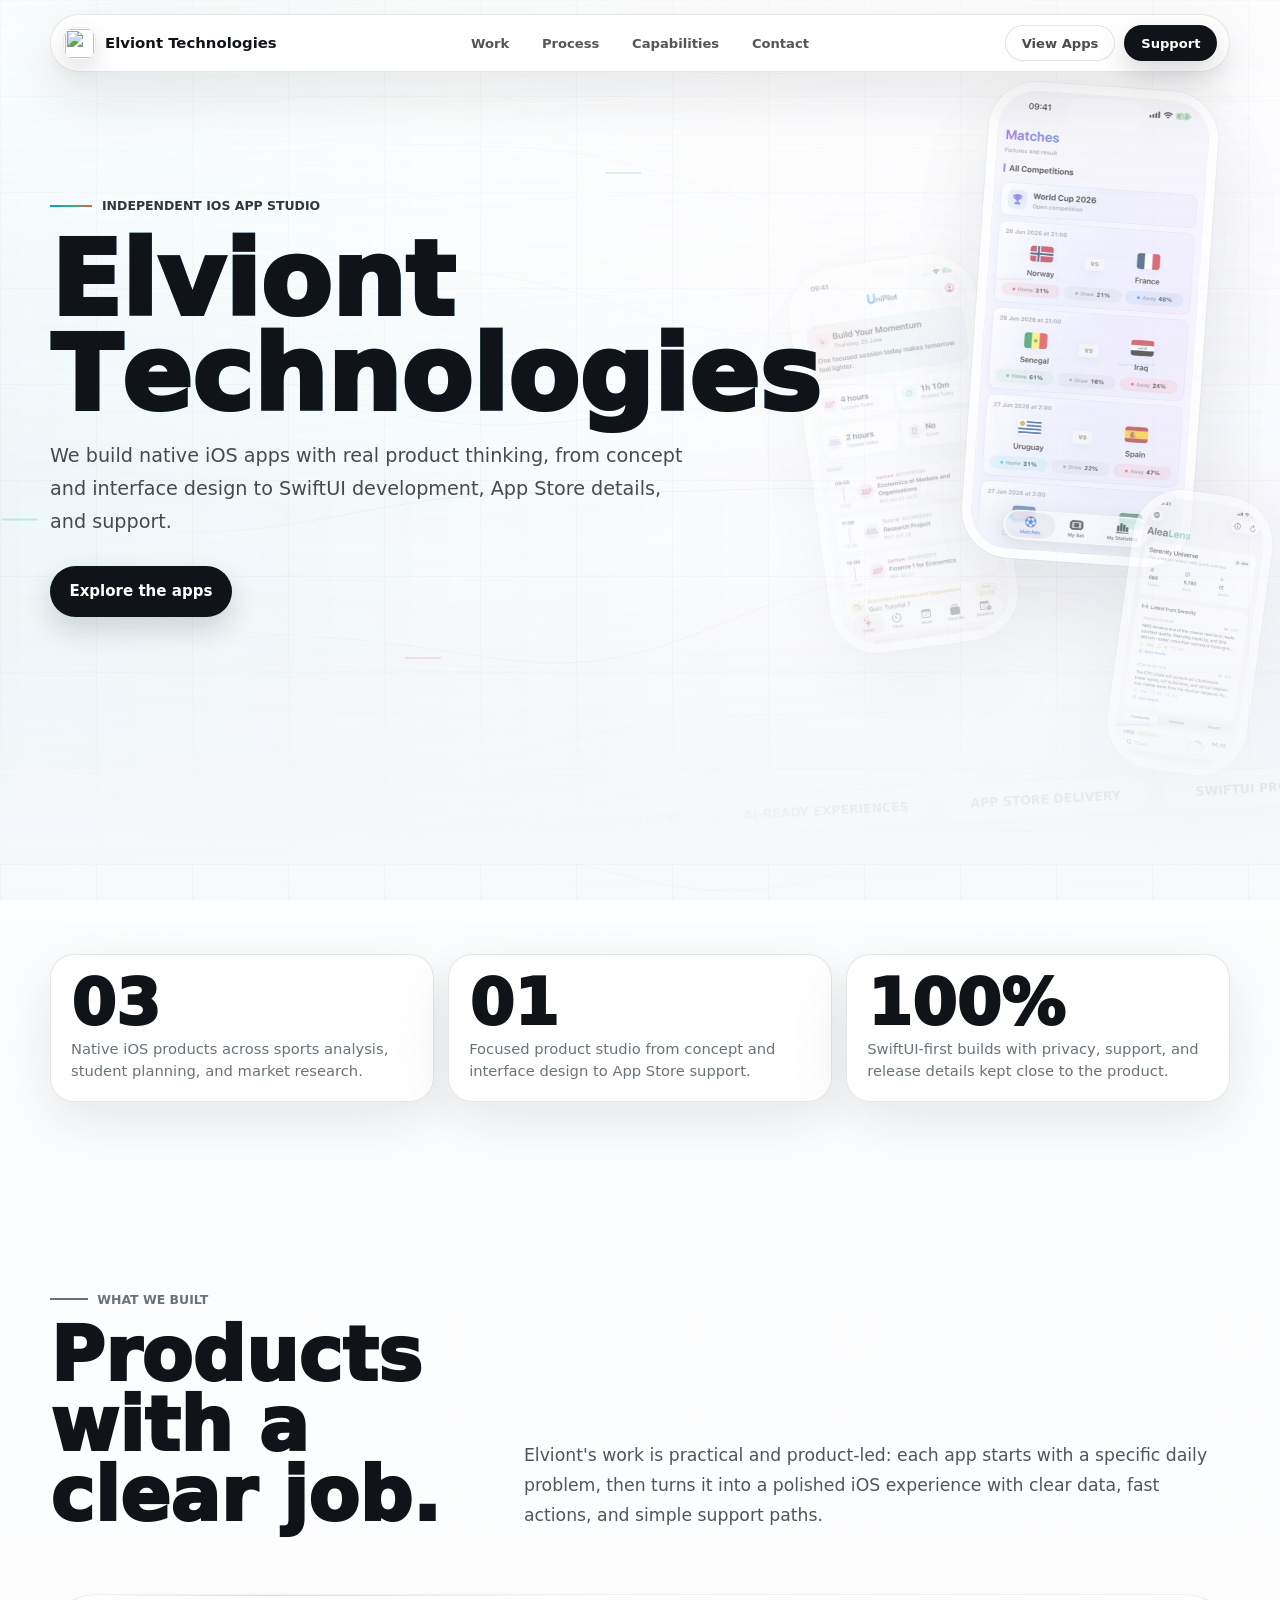
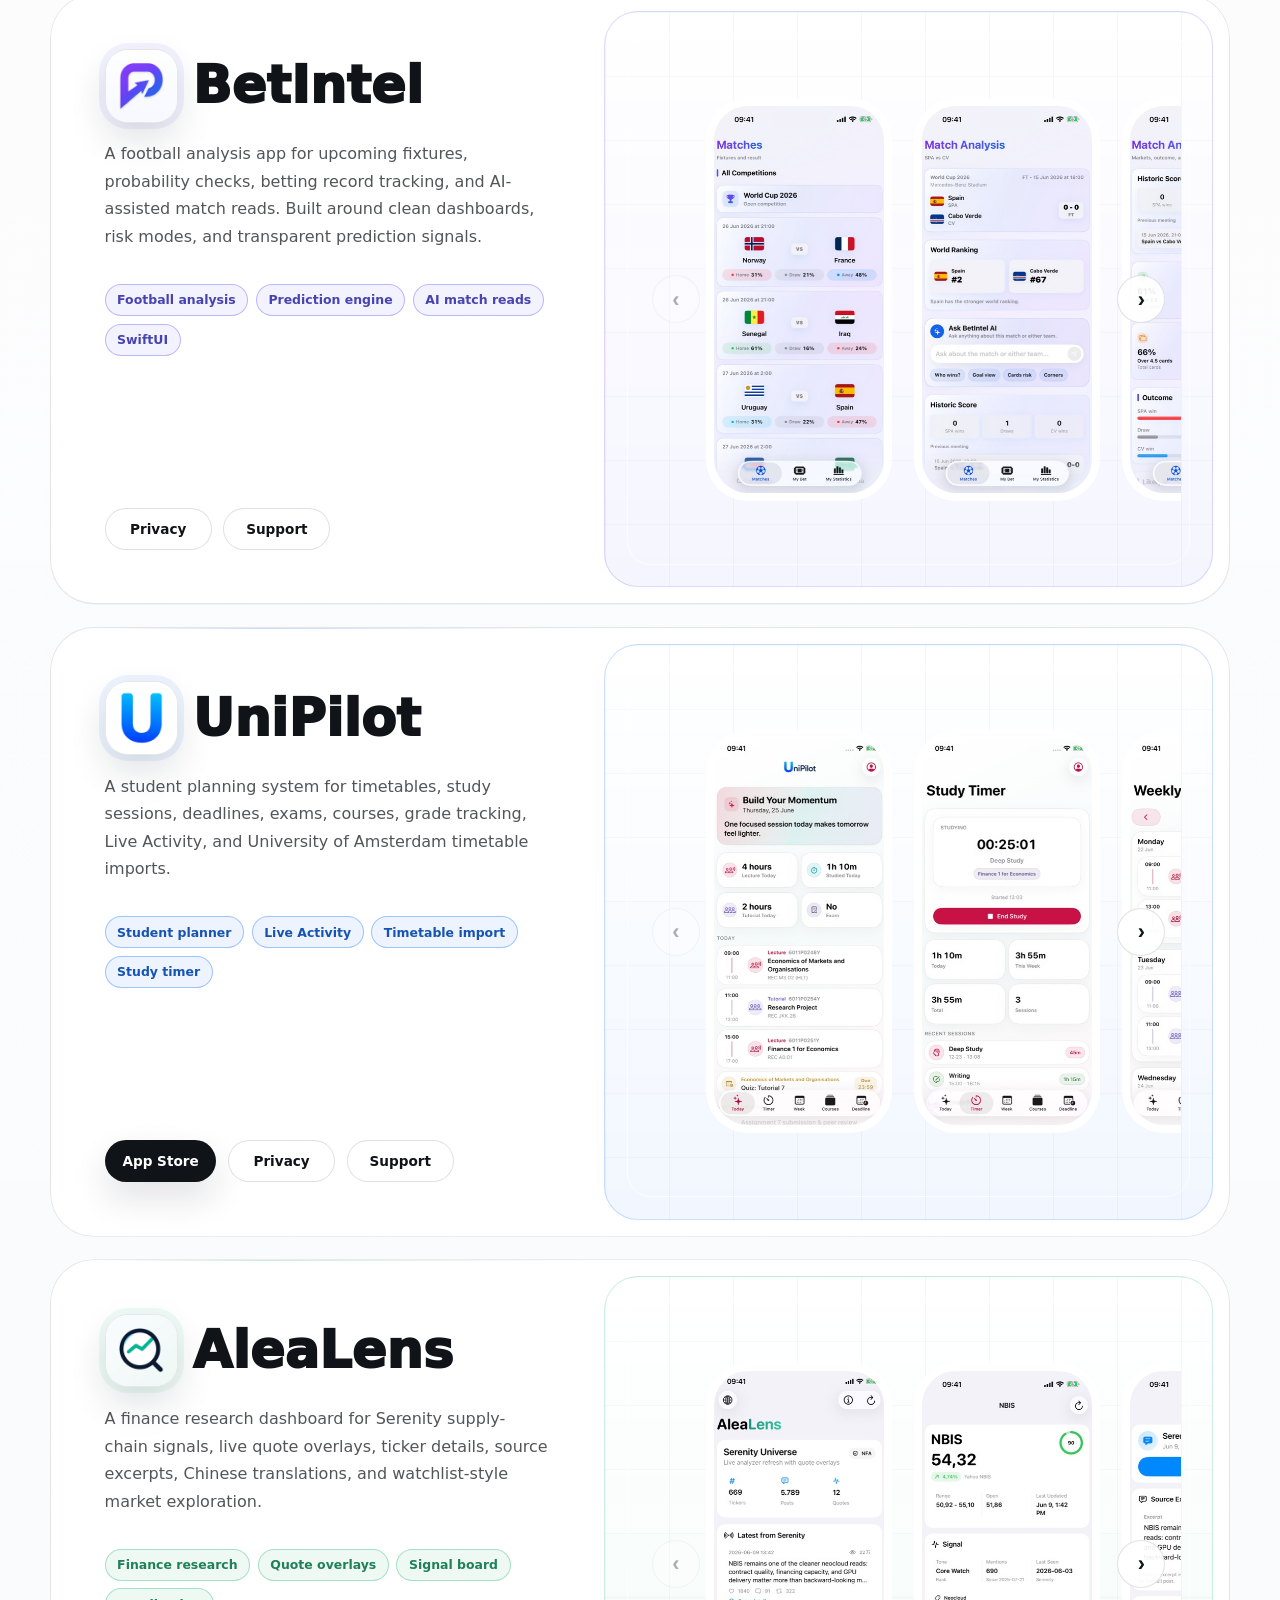
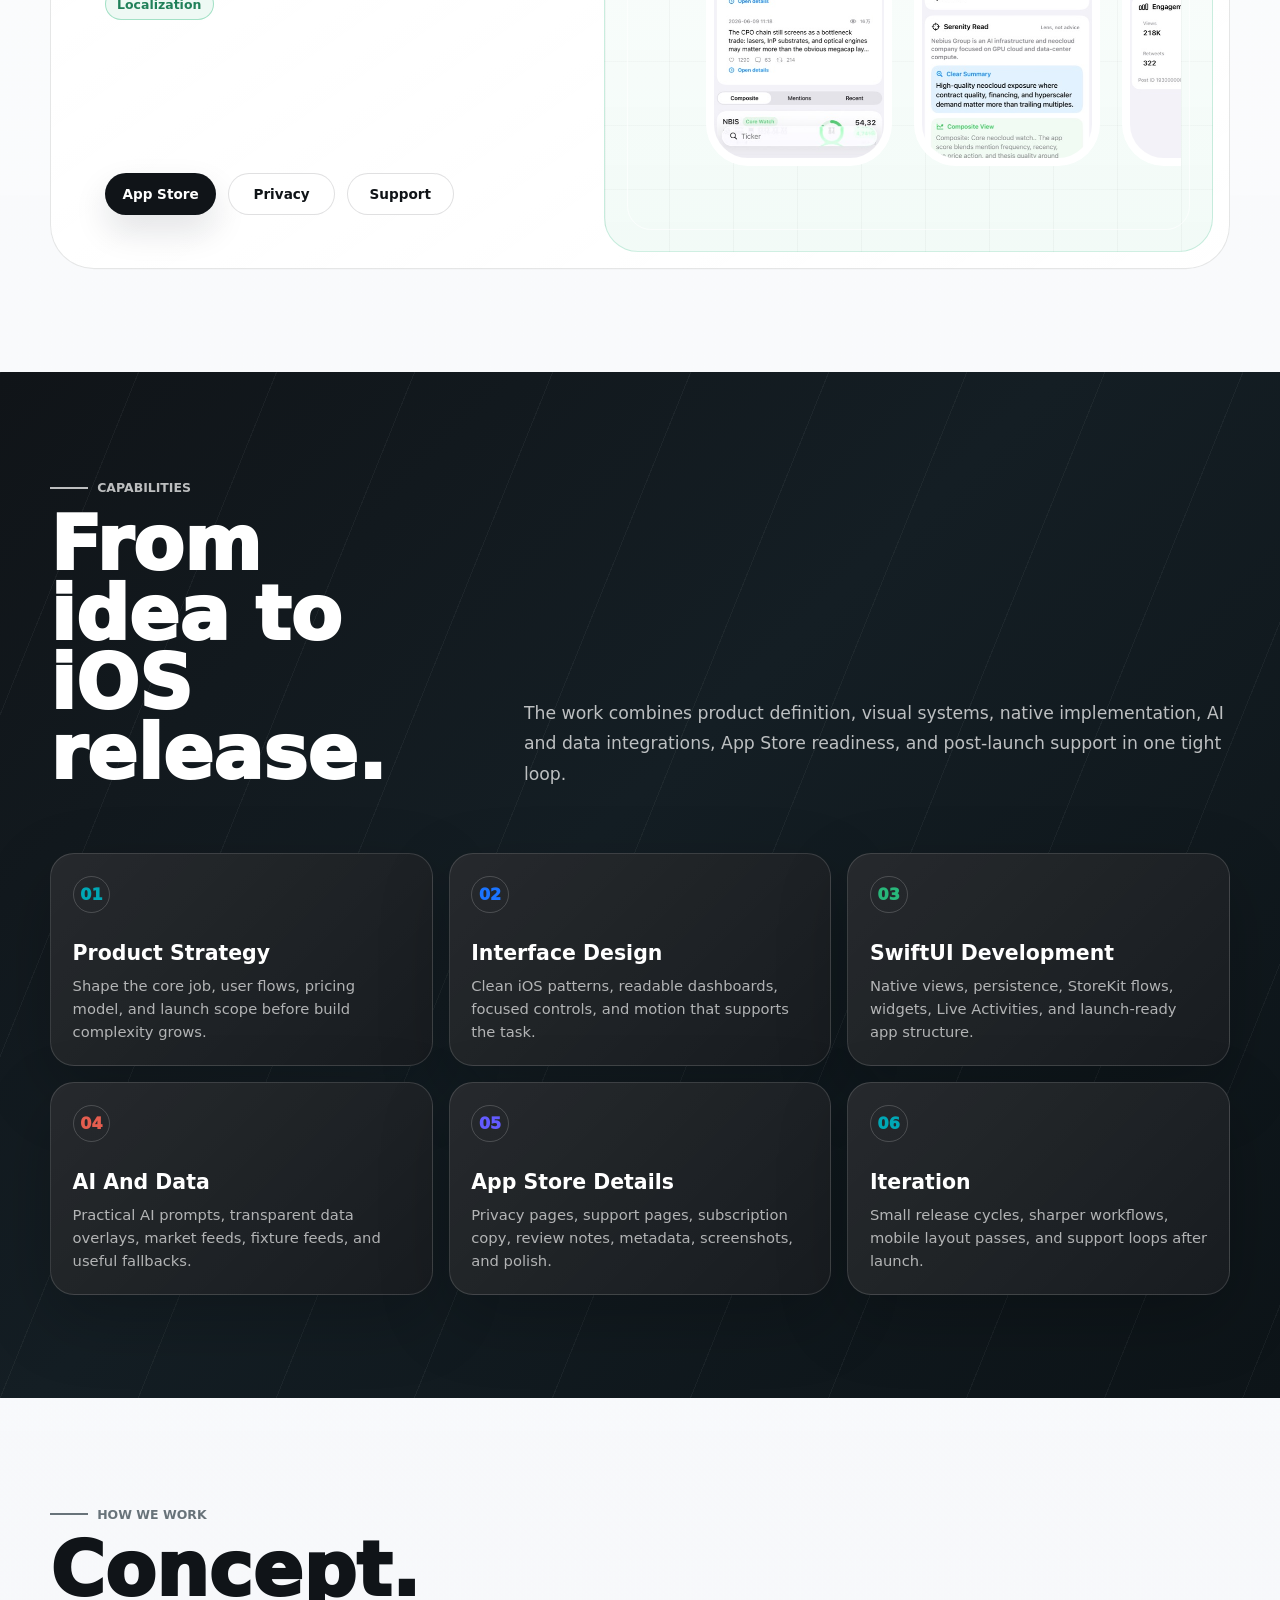
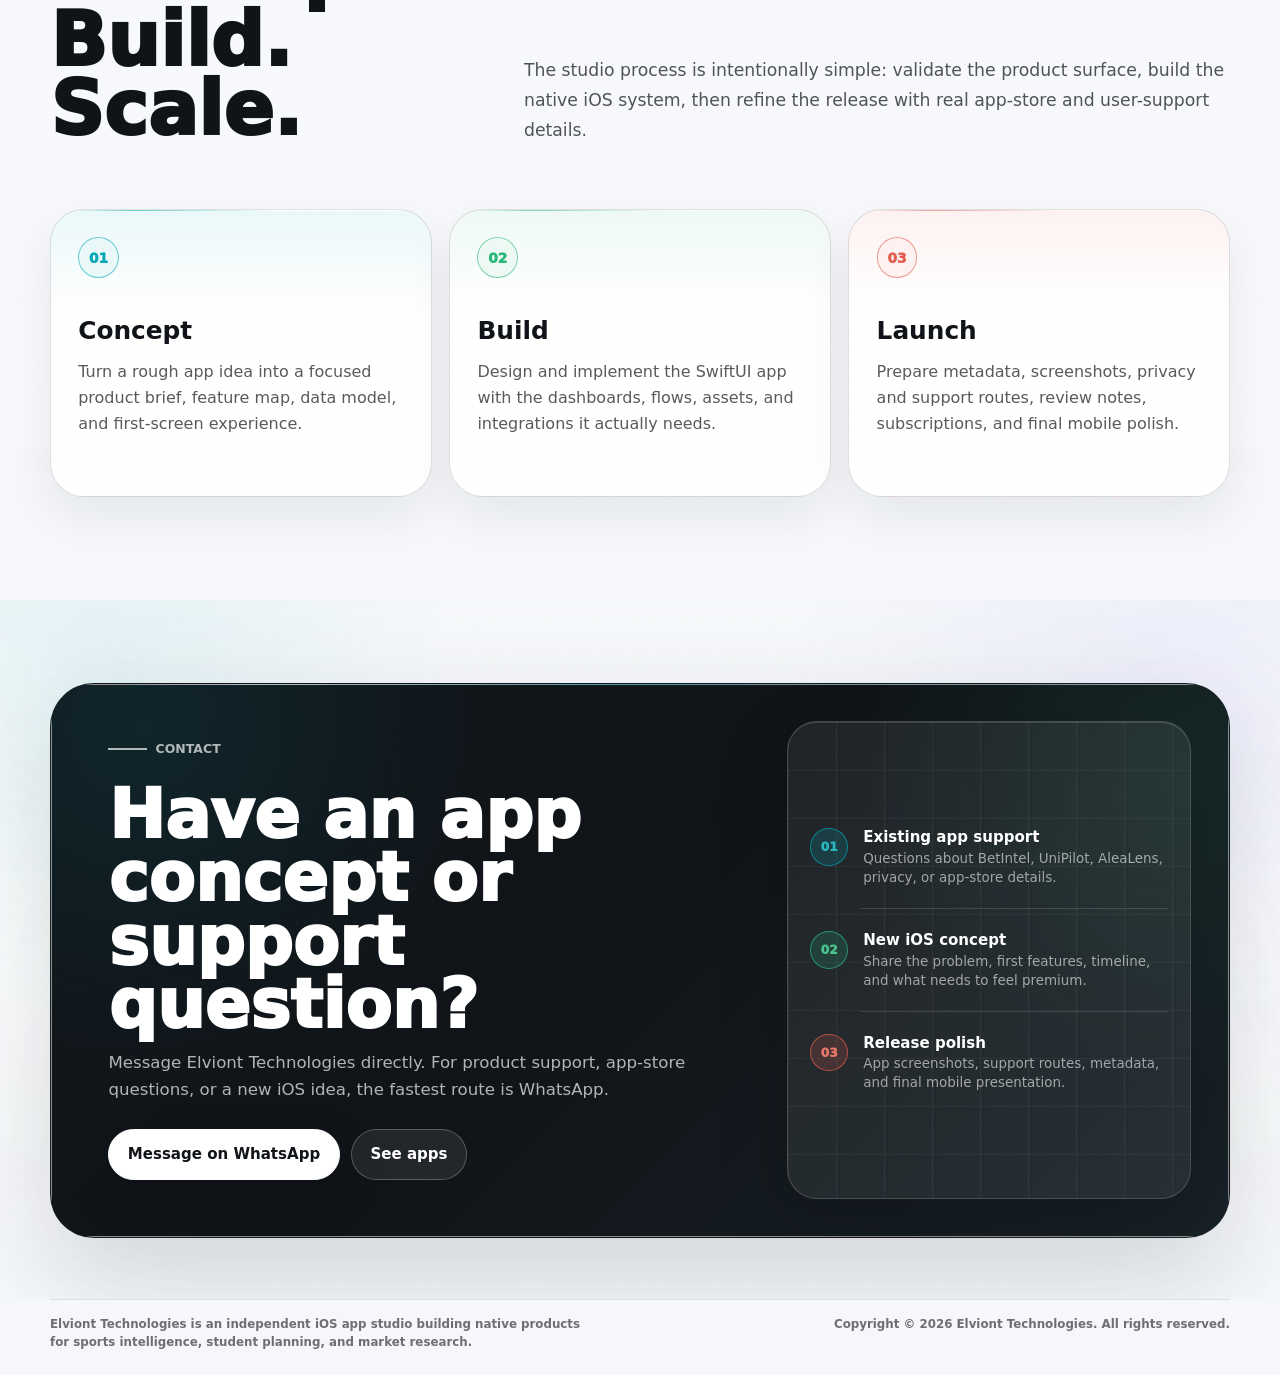
==== commit f5d28eba: "Balance hero screenshot overlap" ====
--- a/index.html
+++ b/index.html
@@ -8,11 +8,11 @@
       content="Elviont Technologies is an iOS app studio building native SwiftUI products across sports intelligence, student planning, and market research."
     />
     <title>Elviont Technologies</title>
-    <link rel="icon" href="/favicon.ico?v=20260709-centered" sizes="any" />
-    <link rel="icon" type="image/png" sizes="256x256" href="/favicon.png?v=20260709-centered" />
     <link rel="icon" type="image/png" sizes="64x64" href="[data-uri]" />
     <link rel="icon" type="image/svg+xml" href="data:image/svg+xml,%3Csvg%20xmlns%3D%22http%3A%2F%2Fwww.w3.org%2F2000%2Fsvg%22%20viewBox%3D%220%200%20128%20128%22%3E%20%3Cdefs%3E%20%3ClinearGradient%20id%3D%22t%22%20x1%3D%2248%22%20y1%3D%2224%22%20x2%3D%2290%22%20y2%3D%22103%22%20gradientUnits%3D%22userSpaceOnUse%22%3E%20%3Cstop%20stop-color%3D%22%230b73ff%22%2F%3E%20%3Cstop%20offset%3D%221%22%20stop-color%3D%22%2312b8d5%22%2F%3E%20%3C%2FlinearGradient%3E%20%3ClinearGradient%20id%3D%22a%22%20x1%3D%2288%22%20y1%3D%2248%22%20x2%3D%22118%22%20y2%3D%2278%22%20gradientUnits%3D%22userSpaceOnUse%22%3E%20%3Cstop%20stop-color%3D%22%230789ff%22%2F%3E%20%3Cstop%20offset%3D%221%22%20stop-color%3D%22%2317c6b5%22%2F%3E%20%3C%2FlinearGradient%3E%20%3C%2Fdefs%3E%20%3Cg%20transform%3D%22matrix(1.08%200%200%201.27%20-5%20-15)%22%3E%20%3Cpath%20fill%3D%22%23061a48%22%20d%3D%22M18%2031c1-8%207-13%2015-13h56L76%2035H33c-4%200-7%203-8%207l-1%204h47L59%2063H21l-3%2018h48l-10%2018H23C10%2099%201%2088%204%2075l6-31c1-6%204-10%208-13Z%22%2F%3E%20%3Cpath%20fill%3D%22url(%23t)%22%20d%3D%22M70%2018h42L99%2036H84L72%2099H49l12-63H45l14-18h11Z%22%2F%3E%20%3Cpath%20fill%3D%22url(%23a)%22%20d%3D%22M94%2048h14l18%2018-27%2027H80l27-27-20-18h7Z%22%2F%3E%20%3C%2Fg%3E%20%3C%2Fsvg%3E" />
-    <link rel="apple-touch-icon" sizes="180x180" href="/apple-touch-icon.png?v=20260709-centered" />
+    <link rel="icon" type="image/png" sizes="256x256" href="/favicon.png?v=20260709-centered2" />
+    <link rel="shortcut icon" href="/favicon.ico?v=20260709-centered2" />
+    <link rel="apple-touch-icon" sizes="180x180" href="/apple-touch-icon.png?v=20260709-centered2" />
     <meta name="theme-color" content="#f5f7fa" />
     <style>
       :root {
@@ -406,23 +406,25 @@
         inset: 0;
         z-index: 1;
         pointer-events: none;
-        opacity: 0.76;
+        opacity: 0.7;
+        -webkit-mask-image: linear-gradient(90deg, transparent 0 40%, rgba(0, 0, 0, 0.26) 53%, #000 67%);
+        mask-image: linear-gradient(90deg, transparent 0 40%, rgba(0, 0, 0, 0.26) 53%, #000 67%);
       }
 
       .device {
         position: absolute;
-        width: clamp(12rem, 22vw, 18.5rem);
+        width: clamp(11.2rem, 18vw, 15.8rem);
         overflow: hidden;
-        border: 10px solid rgba(255, 255, 255, 0.82);
-        border-radius: 52px;
+        border: 9px solid rgba(255, 255, 255, 0.86);
+        border-radius: 48px;
         background: #fff;
         box-shadow:
-          0 48px 115px rgba(26, 37, 44, 0.22),
+          0 34px 88px rgba(26, 37, 44, 0.16),
           0 0 0 1px rgba(16, 20, 24, 0.06),
           inset 0 0 0 1px rgba(16, 20, 24, 0.08);
-        filter: saturate(0.92);
+        filter: saturate(0.95) contrast(0.99);
         transform-origin: center;
-        animation: phone-drift 8s ease-in-out infinite;
+        animation: phone-drift 10s ease-in-out infinite;
       }
 
       .device img {
@@ -433,40 +435,44 @@
       }
 
       .device-one {
-        top: 16%;
-        right: min(5vw, 4rem);
-        width: clamp(11rem, 19vw, 16rem);
-        transform: rotate(7deg);
+        top: 10%;
+        right: clamp(1.4rem, 5.8vw, 5.8rem);
+        z-index: 3;
+        width: clamp(10.8rem, 18vw, 15.4rem);
+        opacity: 0.88;
+        transform: rotate(4deg);
       }
 
       .device-two {
-        top: 34%;
-        right: min(21vw, 16rem);
-        width: clamp(9.8rem, 15vw, 13.5rem);
-        opacity: 0.52;
-        transform: rotate(-11deg);
+        top: 30%;
+        right: clamp(13.5rem, 22vw, 24rem);
+        z-index: 1;
+        width: clamp(9.2rem, 14.8vw, 13.1rem);
+        opacity: 0.43;
+        transform: rotate(-8deg);
         animation-delay: -2.4s;
       }
 
       .device-three {
-        top: 52%;
-        right: min(8vw, 6rem);
-        width: clamp(8.7rem, 13vw, 12.35rem);
-        opacity: 0.46;
-        transform: rotate(13deg);
+        top: 57%;
+        right: clamp(0.2rem, 1.6vw, 1.8rem);
+        z-index: 4;
+        width: clamp(7.8rem, 10.9vw, 9.9rem);
+        opacity: 0.62;
+        transform: rotate(8deg);
         animation-delay: -4.1s;
       }
 
       .studio-strip {
         position: absolute;
-        right: -8vw;
-        bottom: 8%;
+        right: -7vw;
+        bottom: 4%;
         z-index: 2;
         display: flex;
         min-width: 55rem;
         gap: 0.75rem;
-        transform: rotate(-5deg);
-        opacity: 0.8;
+        transform: rotate(-3deg);
+        opacity: 0.5;
       }
 
       .studio-strip span {
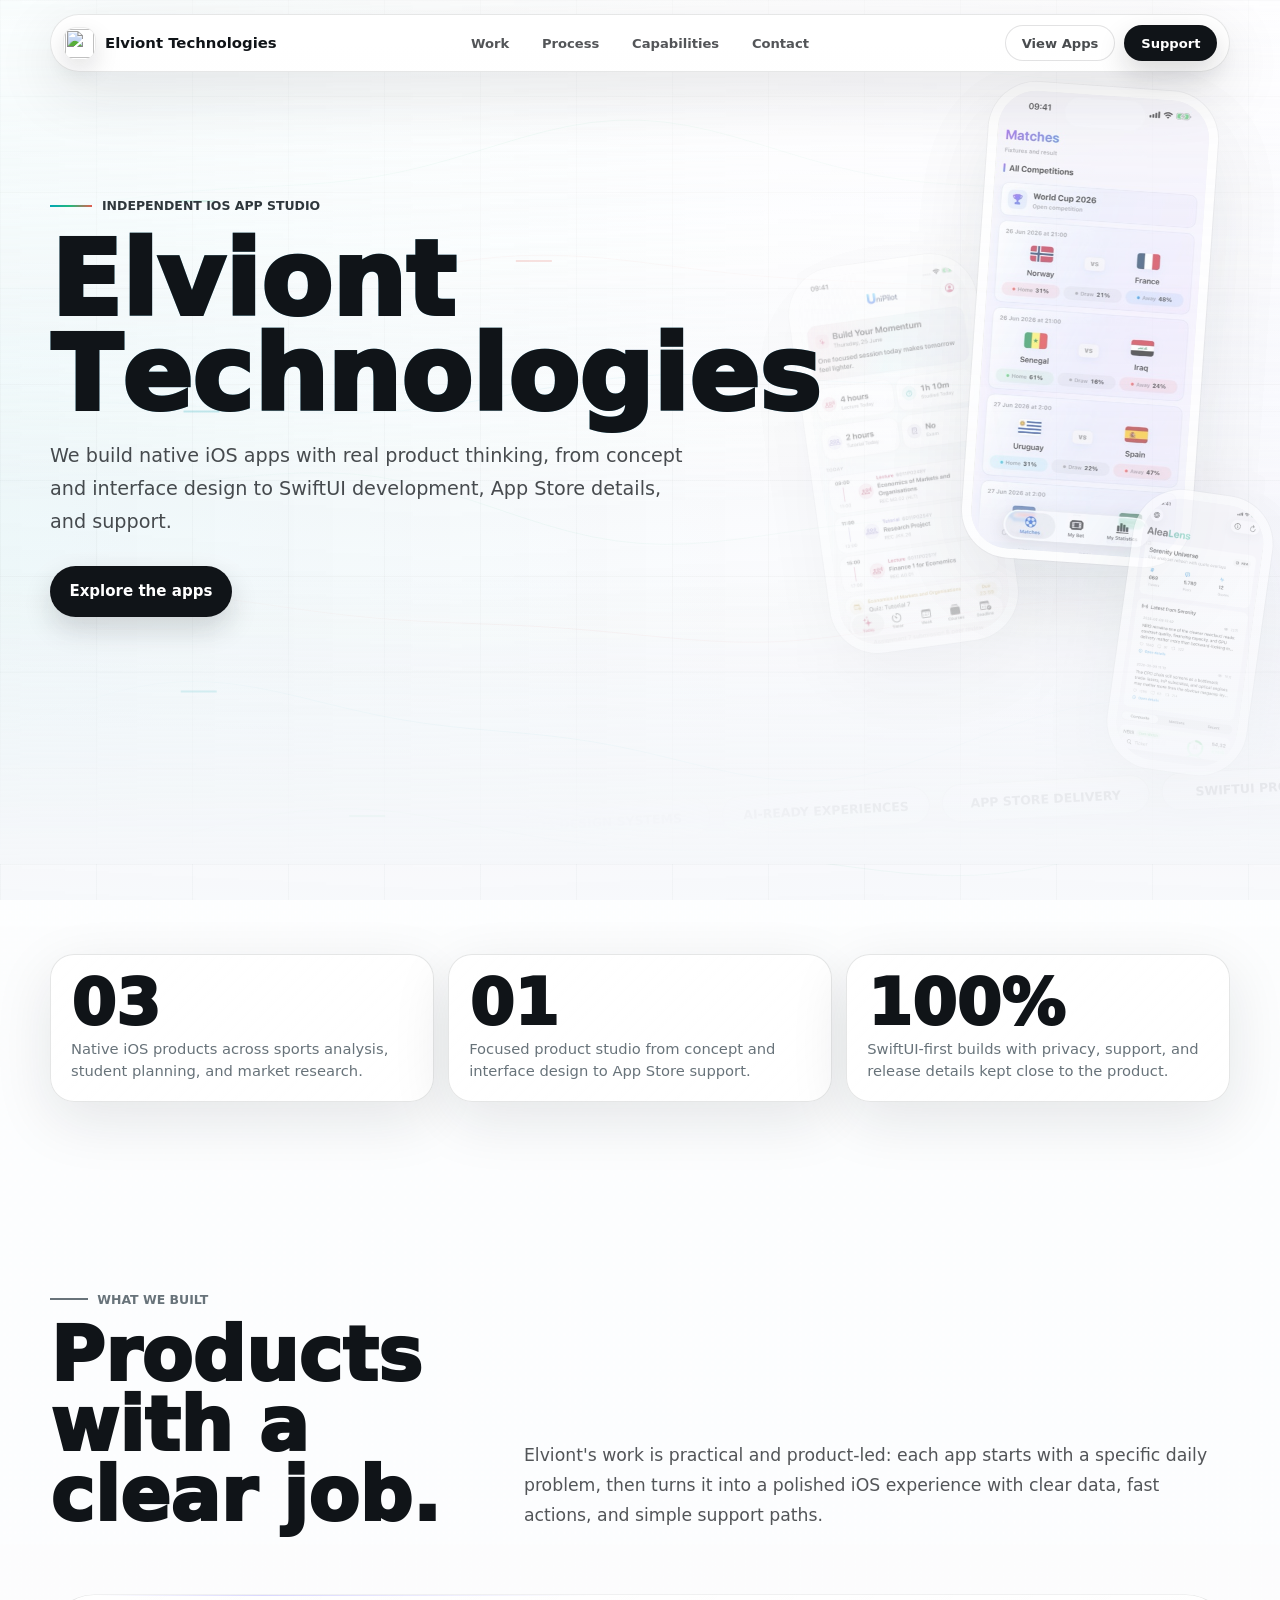
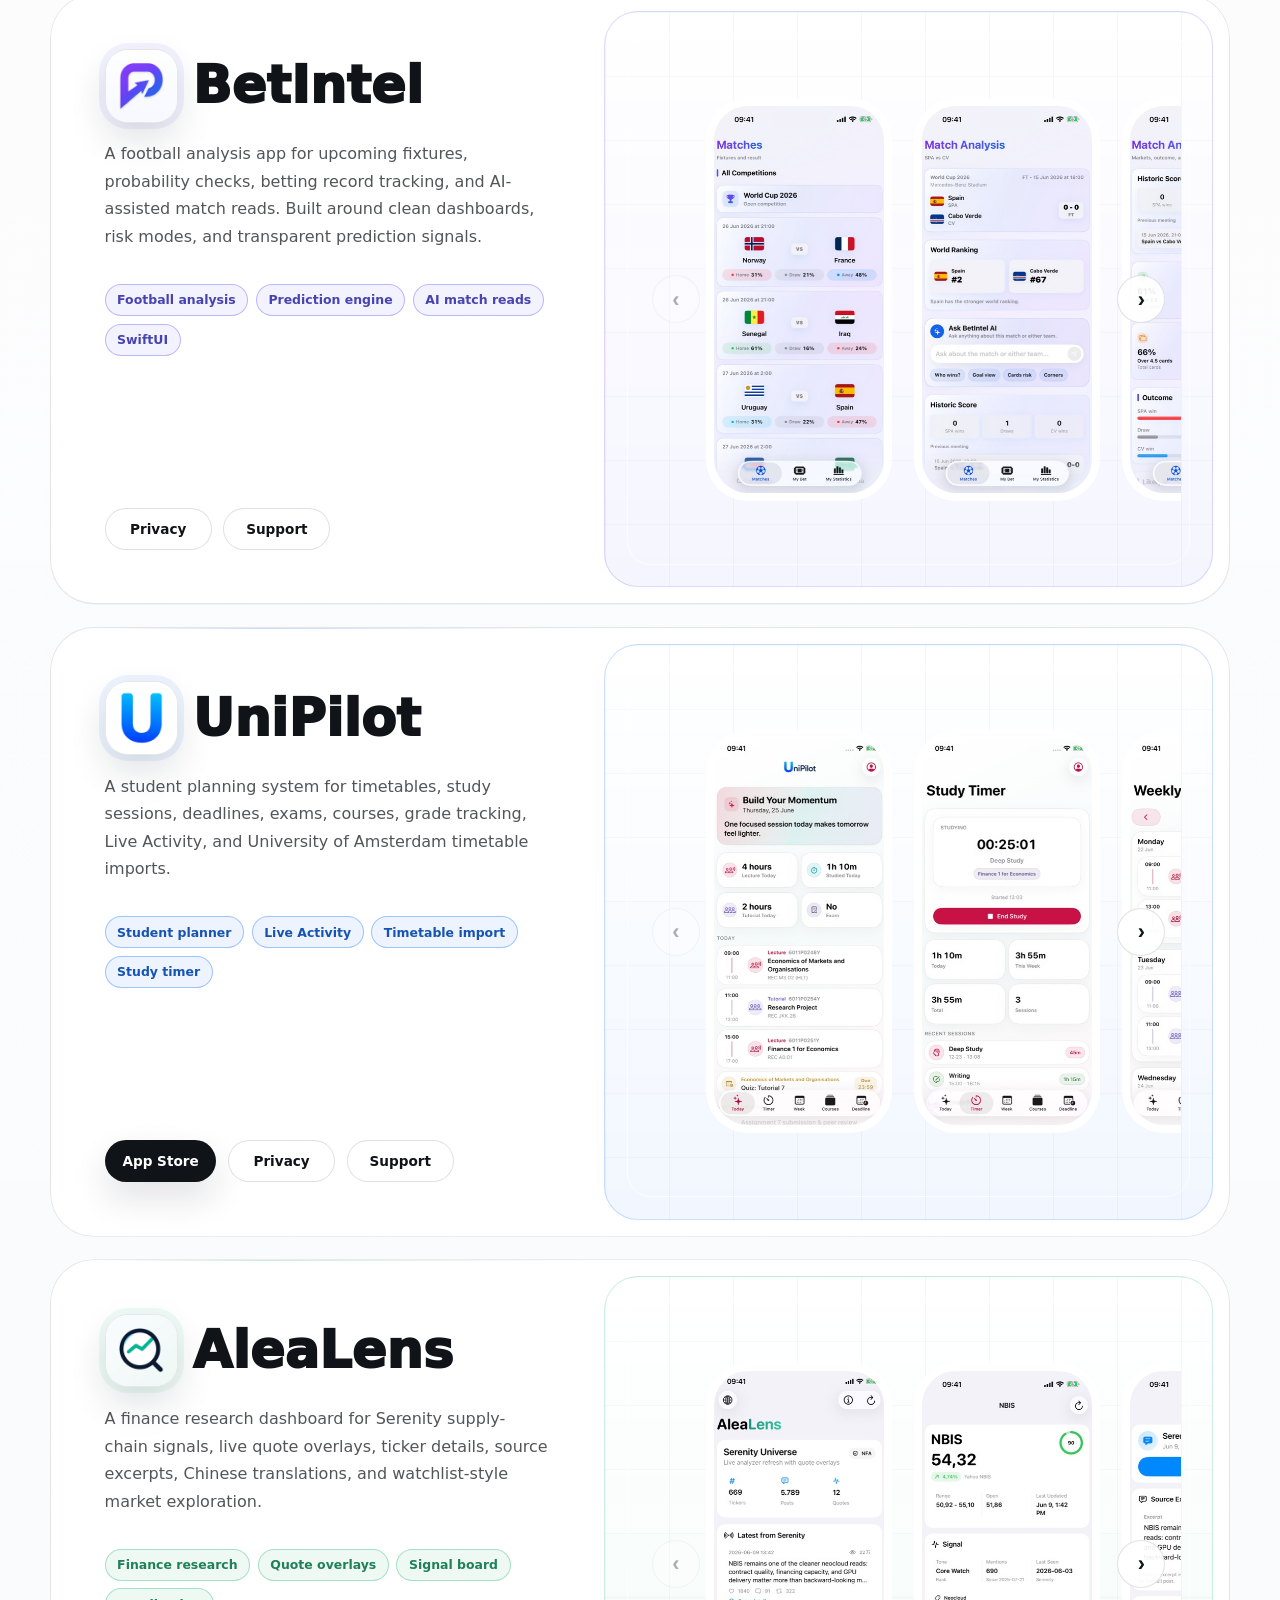
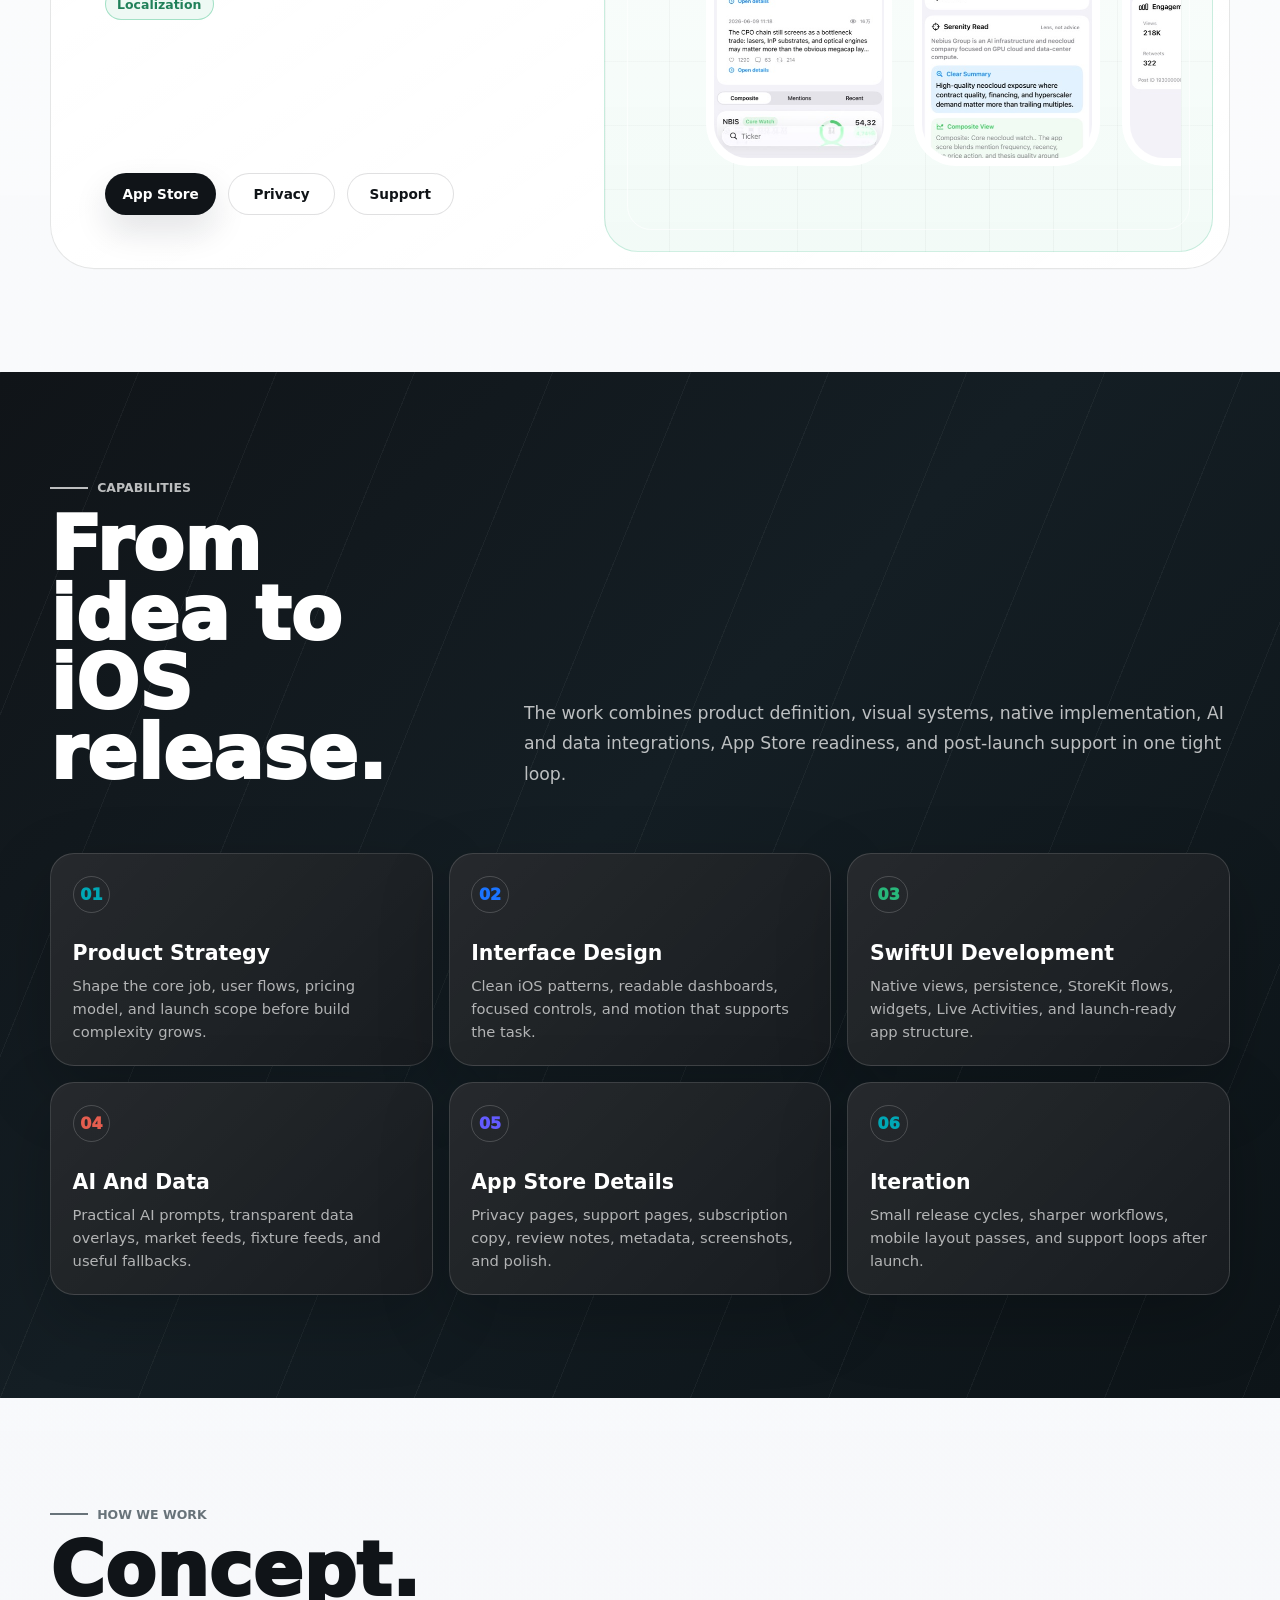
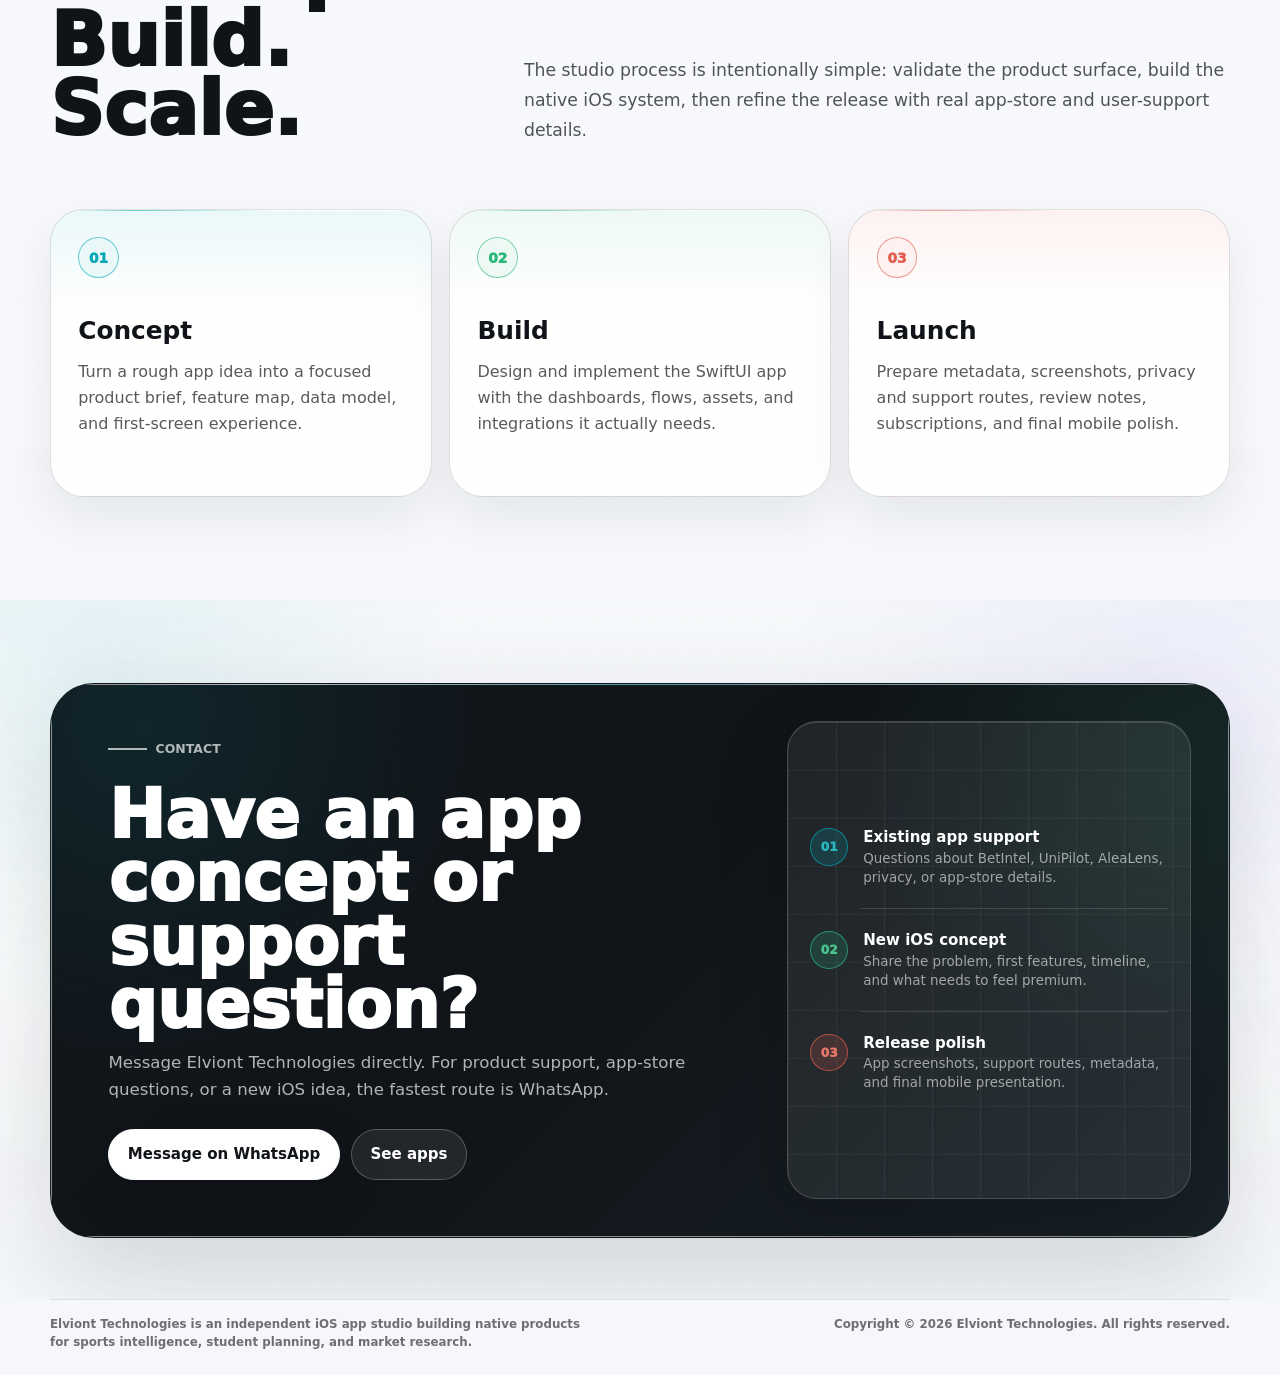
==== commit 5021d8d0: "Improve title hover animation" ====
--- a/index.html
+++ b/index.html
@@ -312,6 +312,36 @@
         letter-spacing: 0;
       }
 
+      .glow-title {
+        --shine-x: 50%;
+        --shine-y: 50%;
+        --title-hot: 0;
+        position: relative;
+        isolation: isolate;
+        cursor: default;
+      }
+
+      .glow-title::after {
+        position: absolute;
+        inset: -0.14em -0.08em;
+        z-index: -1;
+        pointer-events: none;
+        content: "";
+        background:
+          radial-gradient(
+            circle at var(--shine-x) var(--shine-y),
+            rgba(0, 167, 181, 0.13),
+            rgba(27, 116, 255, 0.075) 26%,
+            transparent 52%
+          );
+        filter: blur(16px);
+        opacity: var(--title-hot);
+        transform: scale(calc(1 + var(--title-hot) * 0.018));
+        transition:
+          opacity 0.24s ease,
+          transform 0.24s ease;
+      }
+
       .glow-title .word {
         display: inline-block;
         white-space: nowrap;
@@ -319,16 +349,22 @@
 
       .glow-title .char {
         --hot: 0;
+        --lean: 0;
+        --lift: 0;
         display: inline-block;
-        color: color-mix(in srgb, var(--ink), var(--cyan) calc(var(--hot) * 46%));
+        color: color-mix(in srgb, var(--ink), var(--cyan) calc(var(--hot) * 58%));
         text-shadow:
-          0 0 calc(var(--hot) * 18px) rgba(0, 167, 181, 0.42),
-          0 0 calc(var(--hot) * 42px) rgba(99, 91, 255, 0.2);
-        transform: translateY(calc(var(--hot) * -0.045em));
+          calc(var(--lean) * -5px) calc(var(--lift) * 3px) calc(var(--hot) * 12px) rgba(0, 167, 181, 0.34),
+          0 0 calc(var(--hot) * 32px) rgba(27, 116, 255, 0.16);
+        transform:
+          translate3d(calc(var(--lean) * 0.035em), calc(var(--lift) * -0.08em), 0)
+          scale(calc(1 + var(--hot) * 0.018));
+        transform-origin: 50% 72%;
         transition:
-          color 0.16s ease,
-          text-shadow 0.16s ease,
-          transform 0.16s ease;
+          color 0.13s ease,
+          text-shadow 0.13s ease,
+          transform 0.18s cubic-bezier(0.16, 1, 0.3, 1);
+        will-change: color, text-shadow, transform;
       }
 
       .lead {
@@ -2430,16 +2466,38 @@
 
       const glowTitle = document.querySelector(".glow-title");
       const chars = [...document.querySelectorAll(".glow-title .char")];
-      const coolDown = () => chars.forEach((char) => char.style.setProperty("--hot", "0"));
+      const clamp = (value, min, max) => Math.min(max, Math.max(min, value));
+      const coolDown = () => {
+        if (glowTitle) {
+          glowTitle.style.setProperty("--title-hot", "0");
+        }
+        chars.forEach((char) => {
+          char.style.setProperty("--hot", "0");
+          char.style.setProperty("--lean", "0");
+          char.style.setProperty("--lift", "0");
+        });
+      };
 
       if (glowTitle) {
         glowTitle.addEventListener("pointermove", (event) => {
+          const titleBox = glowTitle.getBoundingClientRect();
+          glowTitle.style.setProperty("--shine-x", `${event.clientX - titleBox.left}px`);
+          glowTitle.style.setProperty("--shine-y", `${event.clientY - titleBox.top}px`);
+          glowTitle.style.setProperty("--title-hot", "1");
+
           chars.forEach((char) => {
             const box = char.getBoundingClientRect();
-            const center = box.left + box.width / 2;
-            const distance = Math.abs(event.clientX - center);
-            const hot = Math.max(0, 1 - distance / 74);
+            const centerX = box.left + box.width / 2;
+            const centerY = box.top + box.height / 2;
+            const dx = event.clientX - centerX;
+            const dy = event.clientY - centerY;
+            const distance = Math.hypot(dx * 0.85, dy * 1.1);
+            const hot = Math.max(0, 1 - distance / 115);
+            const lift = Math.max(0, 1 - Math.abs(dy) / 110) * hot;
+            const lean = clamp(dx / 90, -1, 1) * hot;
             char.style.setProperty("--hot", hot.toFixed(3));
+            char.style.setProperty("--lean", lean.toFixed(3));
+            char.style.setProperty("--lift", lift.toFixed(3));
           });
         });
         glowTitle.addEventListener("pointerleave", coolDown);
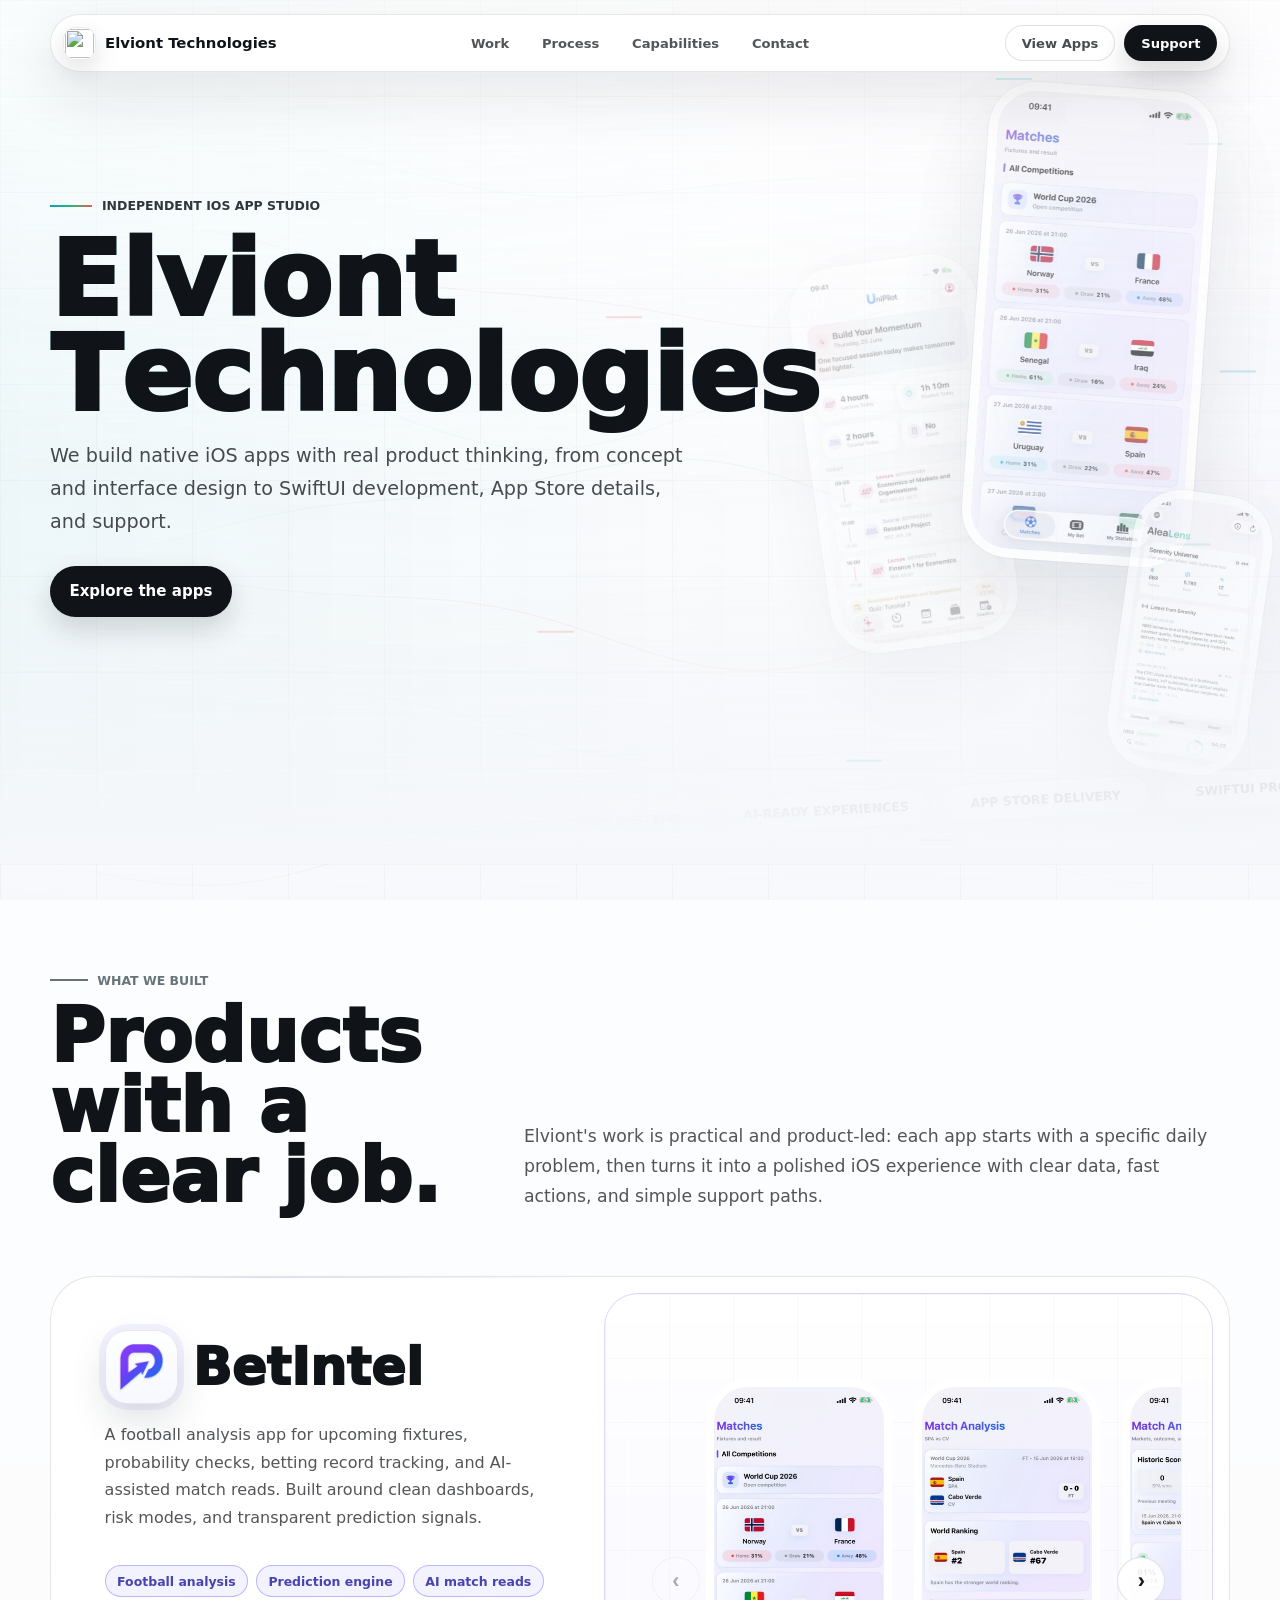
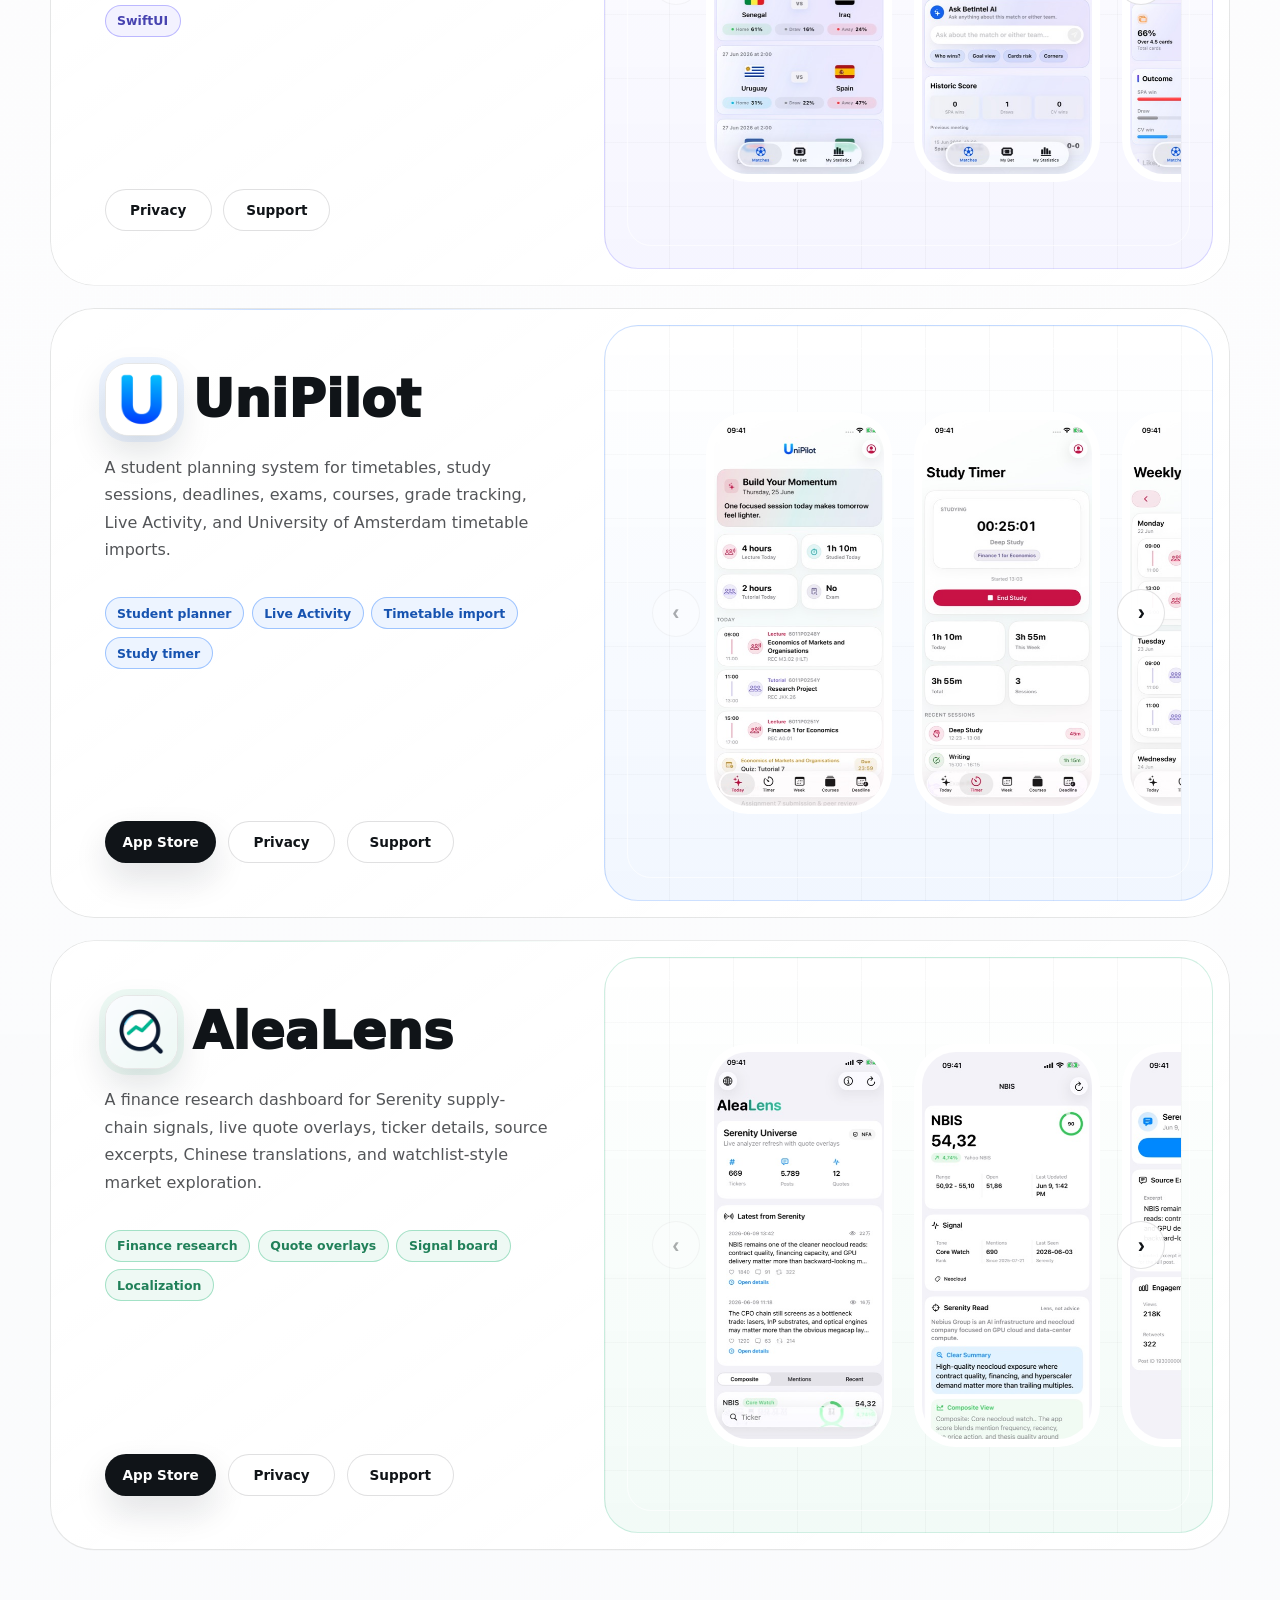
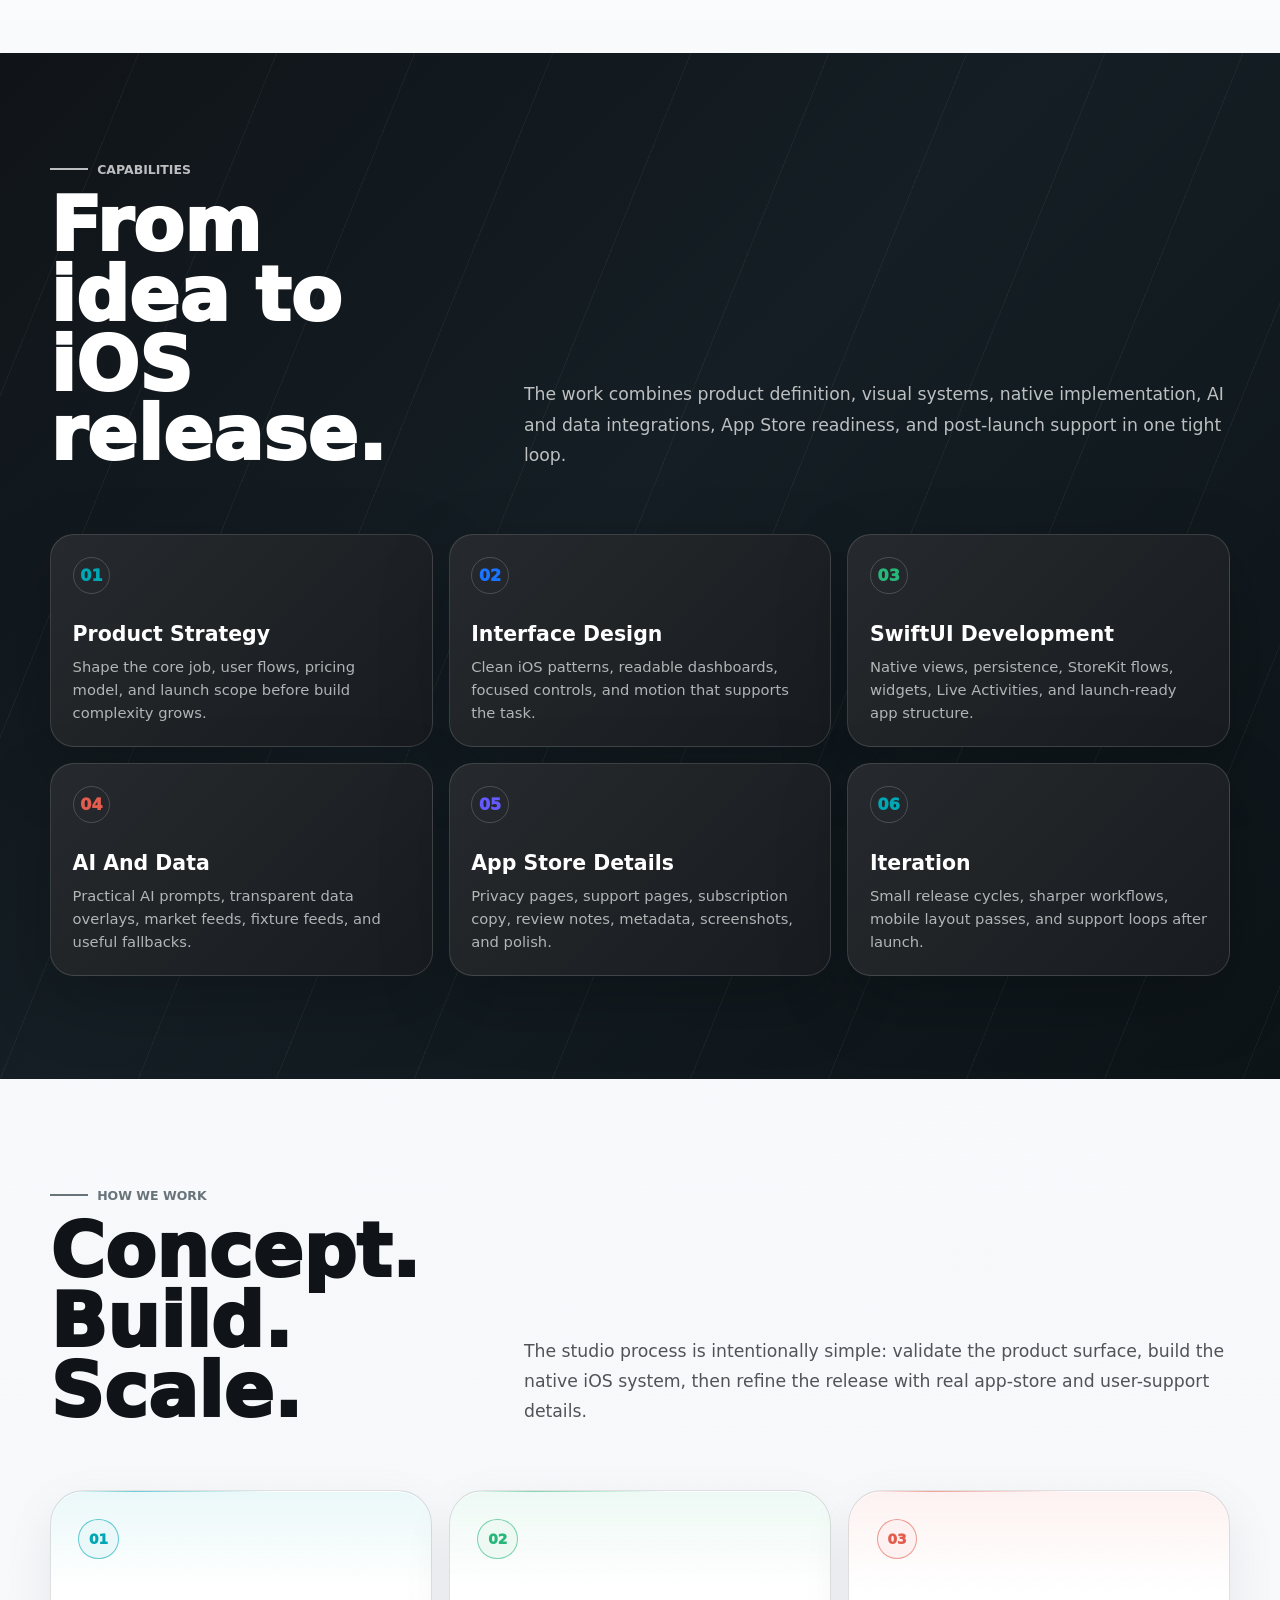
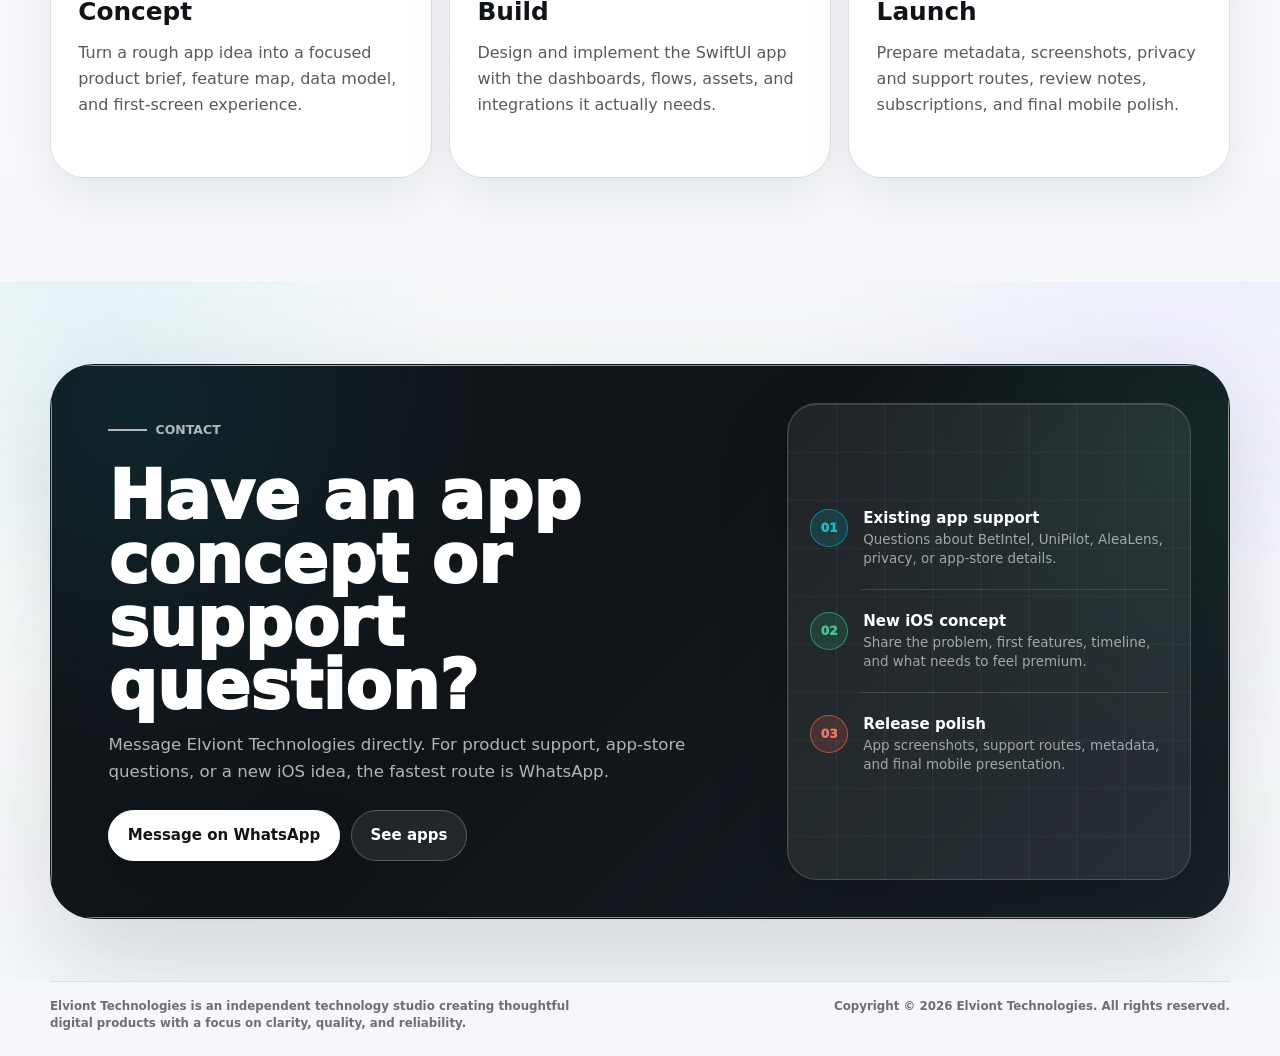
==== commit 87743180: "Generalize footer description" ====
--- a/index.html
+++ b/index.html
@@ -5,7 +5,7 @@
     <meta name="viewport" content="width=device-width, initial-scale=1.0" />
     <meta
       name="description"
-      content="Elviont Technologies is an iOS app studio building native SwiftUI products across sports intelligence, student planning, and market research."
+      content="Elviont Technologies is an independent technology studio creating thoughtful digital products with a focus on clarity, quality, and reliability."
     />
     <title>Elviont Technologies</title>
     <link rel="icon" type="image/png" sizes="64x64" href="[data-uri]" />
@@ -388,55 +388,6 @@
         font-size: 0.94rem;
       }
 
-      .proof-row {
-        display: grid;
-        width: min(var(--max), calc(100% - 2.3rem));
-        grid-template-columns: repeat(3, 1fr);
-        gap: 0.9rem;
-        margin: clamp(4.8rem, 10vh, 7.4rem) auto clamp(4.3rem, 9vh, 6.6rem);
-        border-radius: var(--radius-lg);
-      }
-
-      .proof {
-        min-height: 9rem;
-        padding: 1.25rem;
-        border: 1px solid rgba(16, 20, 24, 0.105);
-        border-radius: var(--radius);
-        background:
-          linear-gradient(135deg, rgba(255, 255, 255, 0.96), rgba(255, 255, 255, 0.82)),
-          rgba(255, 255, 255, 0.9);
-        box-shadow:
-          var(--shadow-soft),
-          inset 0 1px 0 rgba(255, 255, 255, 0.92);
-        transition:
-          background 0.28s ease,
-          box-shadow 0.28s ease,
-          transform 0.28s ease;
-      }
-
-      .proof:hover,
-      .proof:focus-within {
-        background: #fff;
-        box-shadow:
-          0 28px 82px rgba(18, 28, 38, 0.14),
-          inset 0 1px 0 rgba(255, 255, 255, 0.94);
-        transform: translateY(-0.18rem);
-      }
-
-      .proof strong {
-        display: block;
-        margin-bottom: 0.35rem;
-        font-size: clamp(2.4rem, 5vw, 4.2rem);
-        font-weight: 950;
-        line-height: 0.9;
-      }
-
-      .proof span {
-        color: var(--muted);
-        font-size: 0.92rem;
-        line-height: 1.45;
-      }
-
       .hero-media {
         position: absolute;
         inset: 0;
@@ -1783,31 +1734,6 @@
           display: none;
         }
 
-        .proof-row {
-          grid-template-columns: 1fr;
-          width: min(35rem, calc(100% - 2rem));
-          gap: 0.72rem;
-          margin: clamp(2.8rem, 7vh, 4.2rem) auto clamp(3.2rem, 8vh, 5rem);
-        }
-
-        .proof {
-          display: grid;
-          grid-template-columns: minmax(5.6rem, auto) 1fr;
-          gap: 1rem;
-          align-items: center;
-          min-height: auto;
-          padding: 1rem 1.1rem;
-        }
-
-        .proof strong {
-          margin-bottom: 0;
-          font-size: clamp(2.9rem, 11vw, 4.1rem);
-        }
-
-        .proof span {
-          font-size: 0.91rem;
-        }
-
         .section-header,
         .case-card,
         .case-card:nth-child(even),
@@ -1917,30 +1843,8 @@
           width: 100%;
         }
 
-        .proof-row,
         .section {
           width: min(calc(100% - 1.4rem), var(--max));
-        }
-
-        .proof-row {
-          gap: 0.62rem;
-          margin-top: 2.6rem;
-          margin-bottom: 3.1rem;
-        }
-
-        .proof {
-          grid-template-columns: minmax(4.4rem, auto) 1fr;
-          padding: 0.92rem 0.95rem;
-          border-radius: 22px;
-        }
-
-        .proof strong {
-          font-size: clamp(2.45rem, 13vw, 3.35rem);
-        }
-
-        .proof span {
-          font-size: 0.86rem;
-          line-height: 1.38;
         }
 
         .section {
@@ -2144,21 +2048,6 @@
           </div>
         </div>
       </section>
-
-      <div class="proof-row reveal" aria-label="Company highlights">
-        <div class="proof">
-          <strong>03</strong>
-          <span>Native iOS products across sports analysis, student planning, and market research.</span>
-        </div>
-        <div class="proof">
-          <strong>01</strong>
-          <span>Focused product studio from concept and interface design to App Store support.</span>
-        </div>
-        <div class="proof">
-          <strong>100%</strong>
-          <span>SwiftUI-first builds with privacy, support, and release details kept close to the product.</span>
-        </div>
-      </div>
 
       <section class="section" id="work" aria-labelledby="work-title">
         <div class="section-header reveal">
@@ -2434,7 +2323,7 @@
     <footer class="footer">
       <div class="footer-inner">
         <p class="footer-note">
-          Elviont Technologies is an independent iOS app studio building native products for sports intelligence, student planning, and market research.
+          Elviont Technologies is an independent technology studio creating thoughtful digital products with a focus on clarity, quality, and reliability.
         </p>
         <p>Copyright &copy; 2026 Elviont Technologies. All rights reserved.</p>
       </div>
